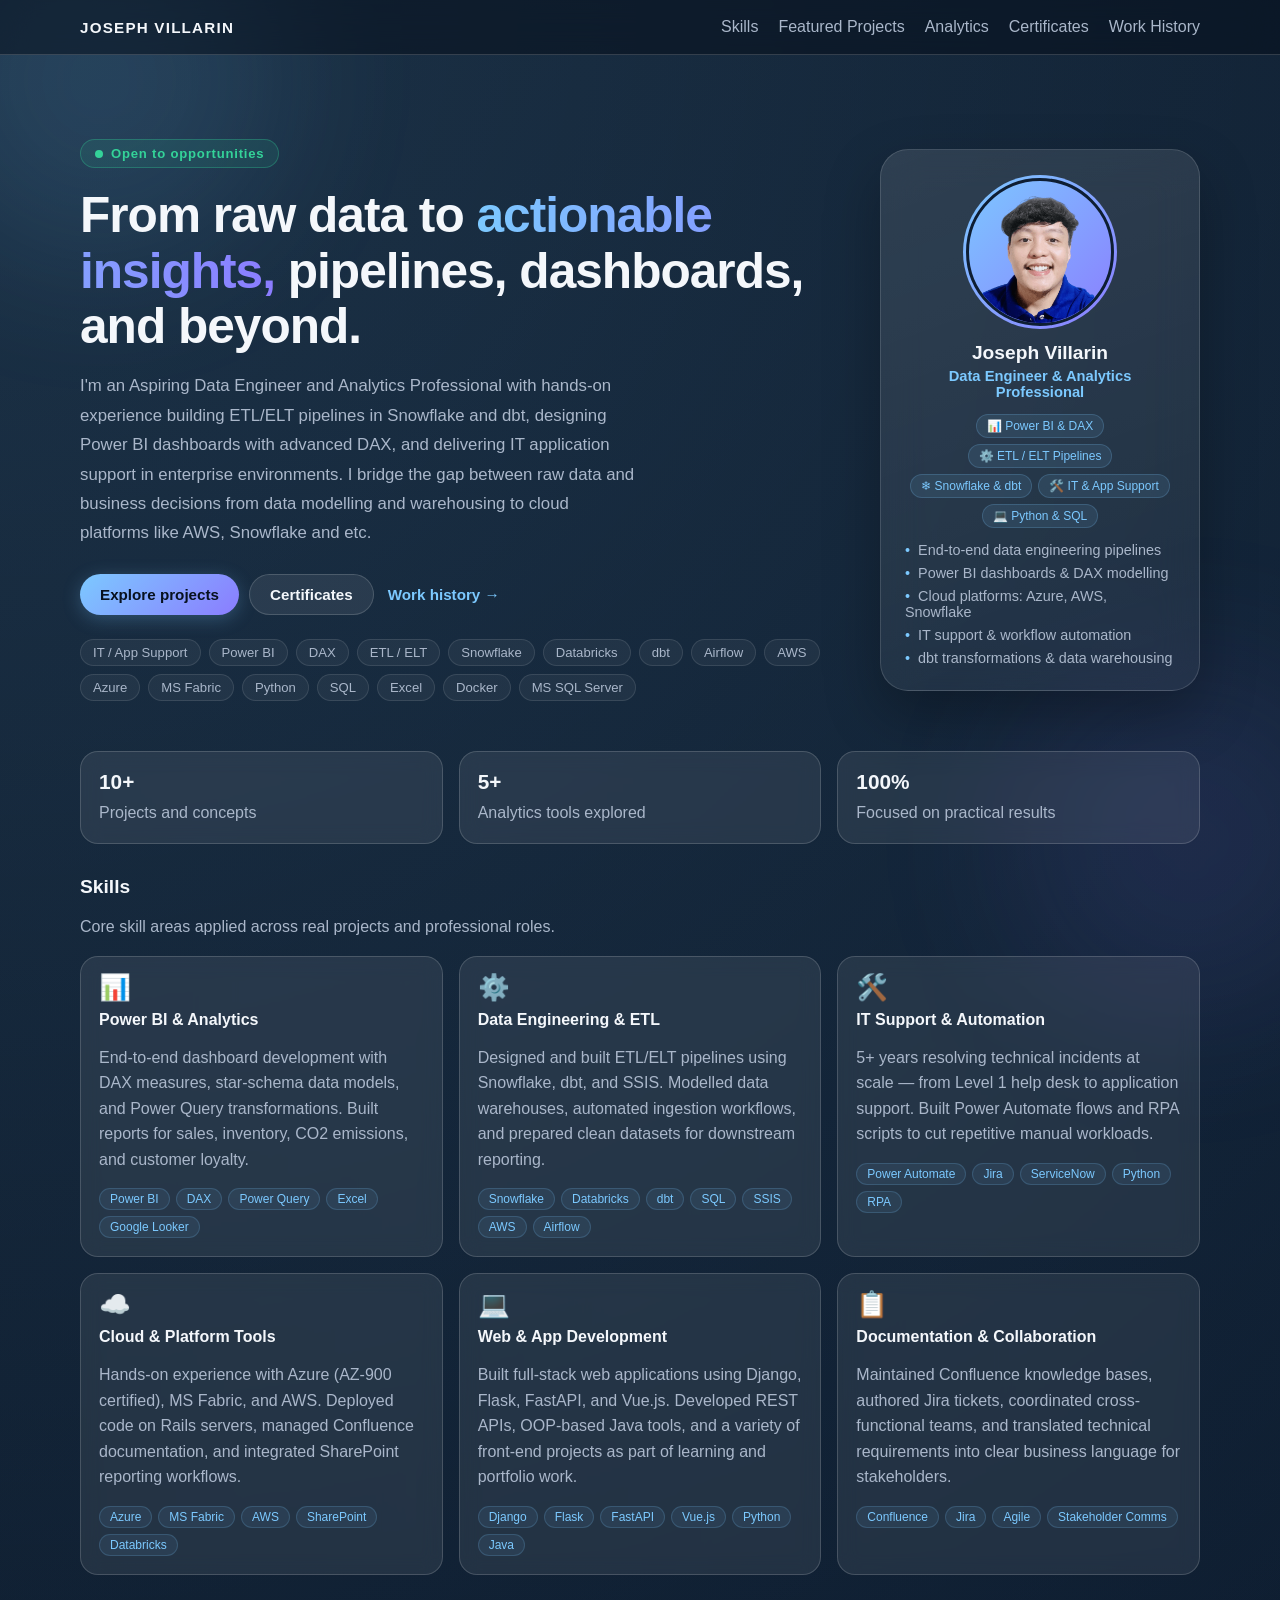
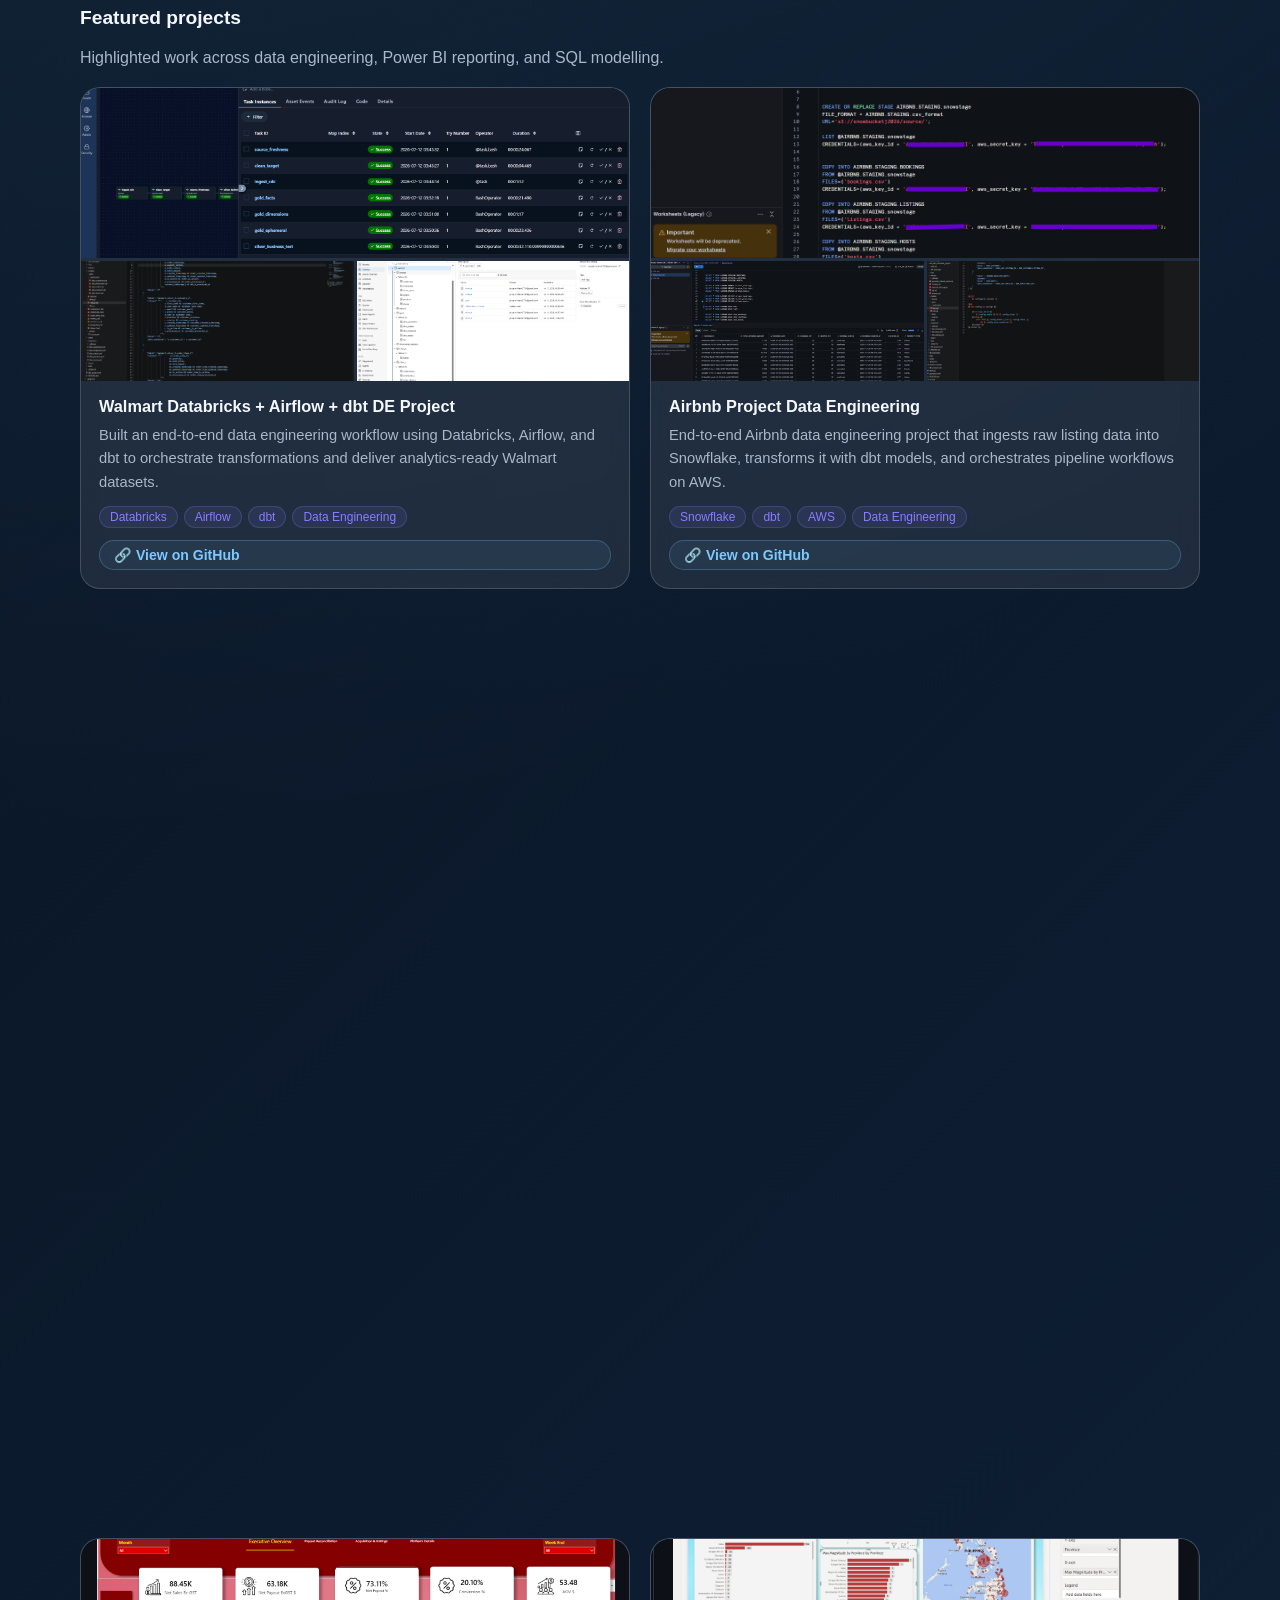
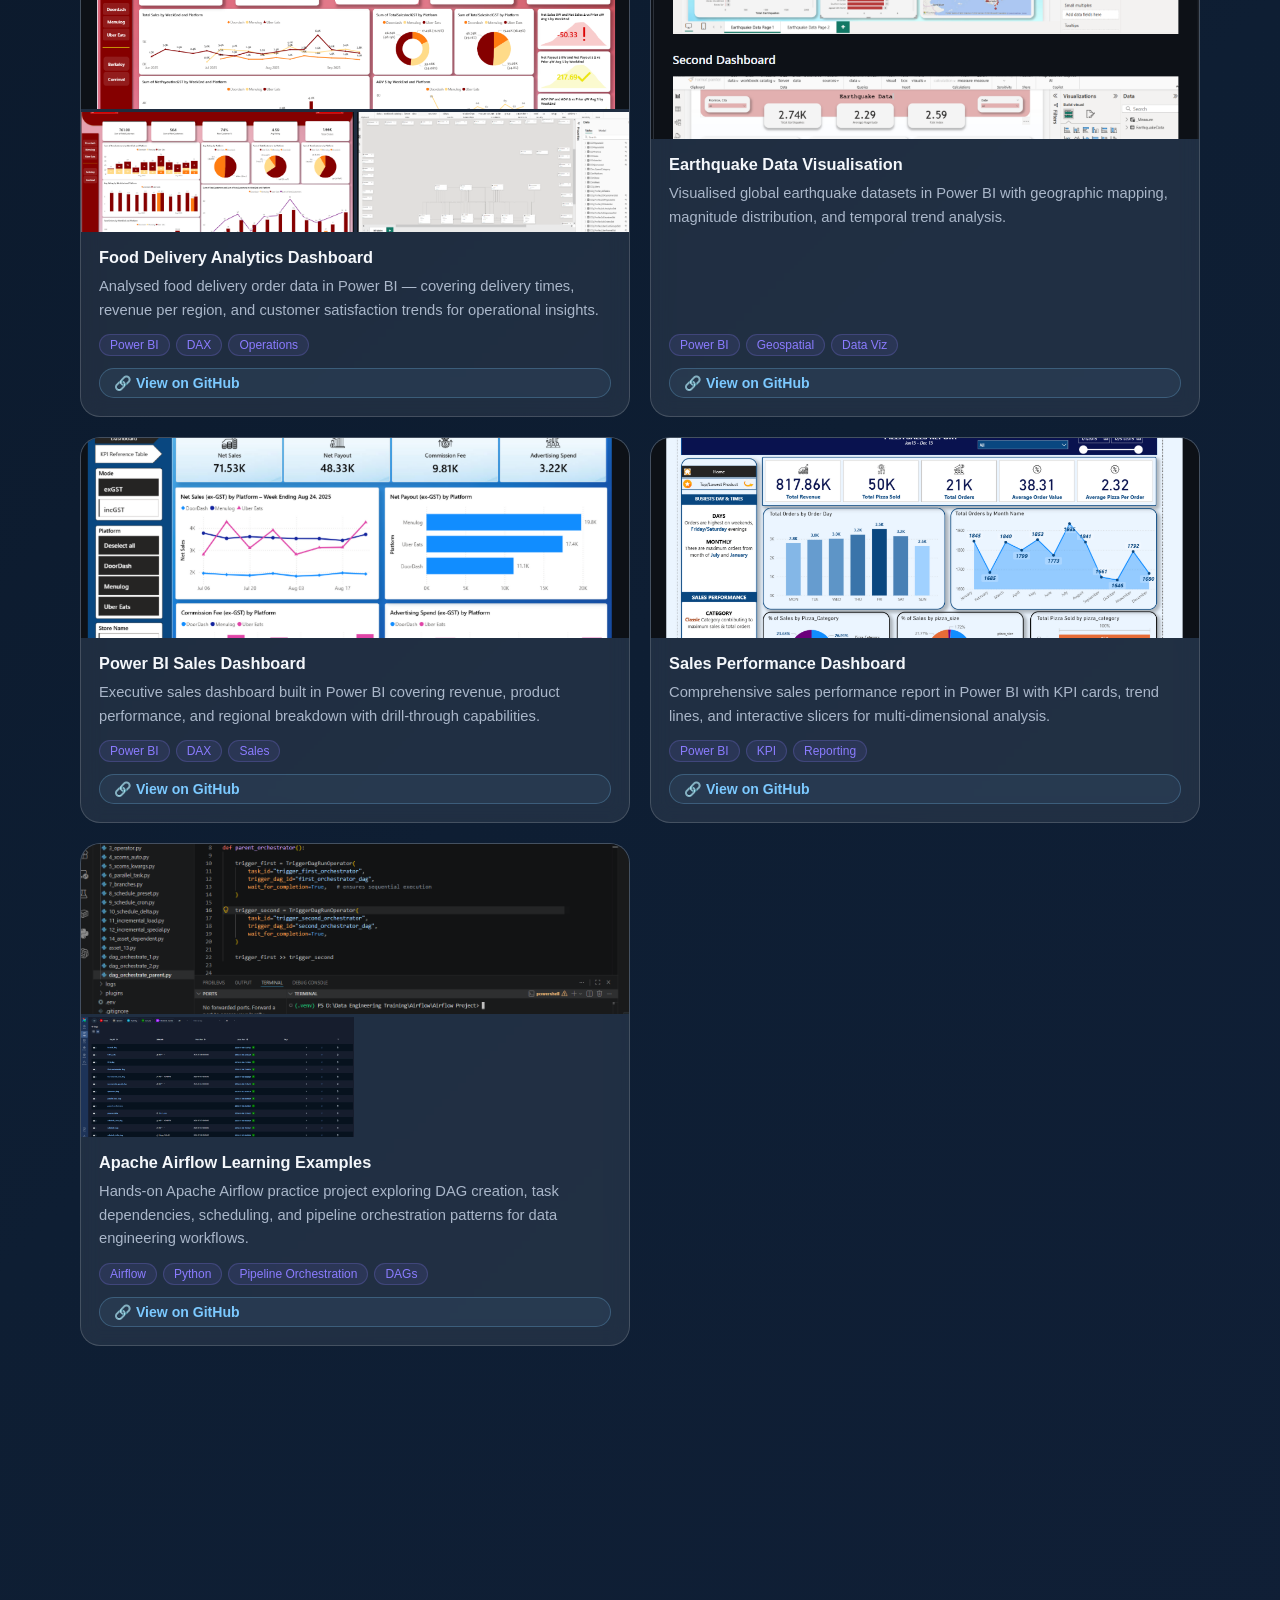
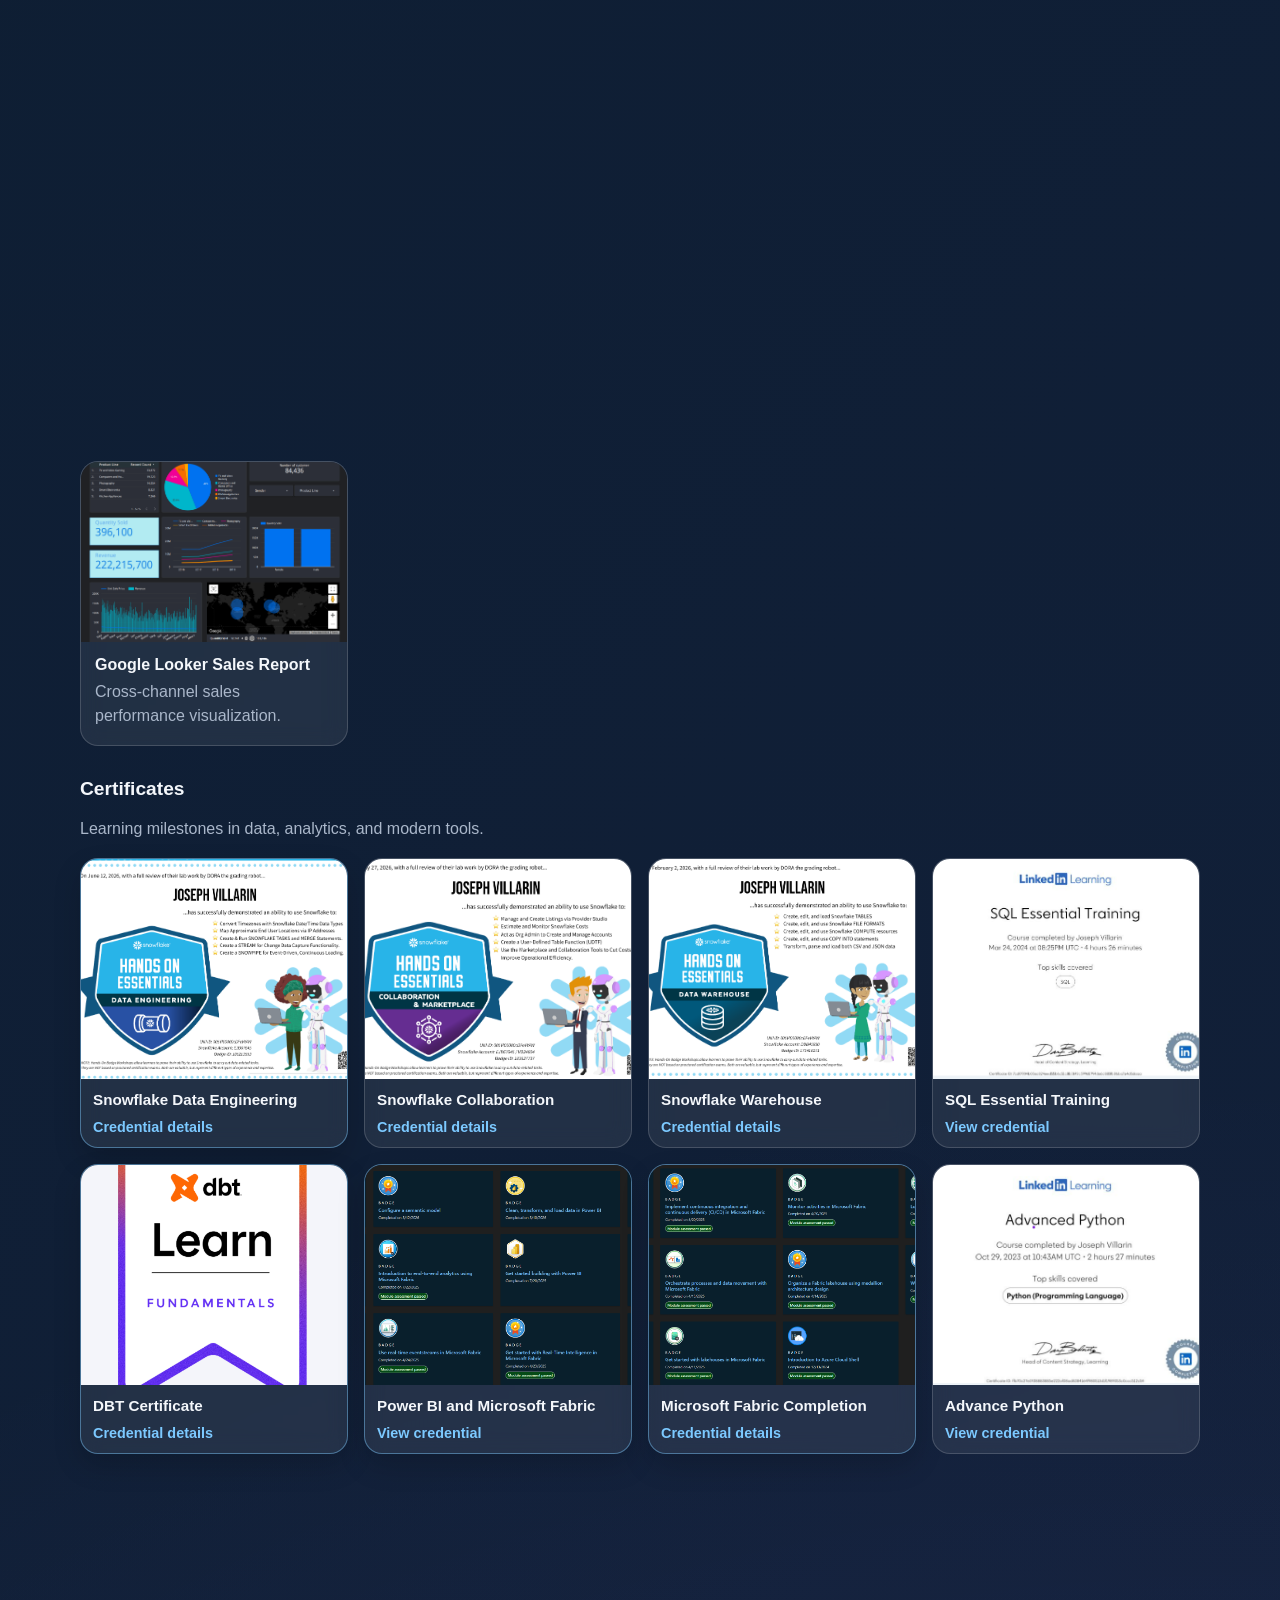
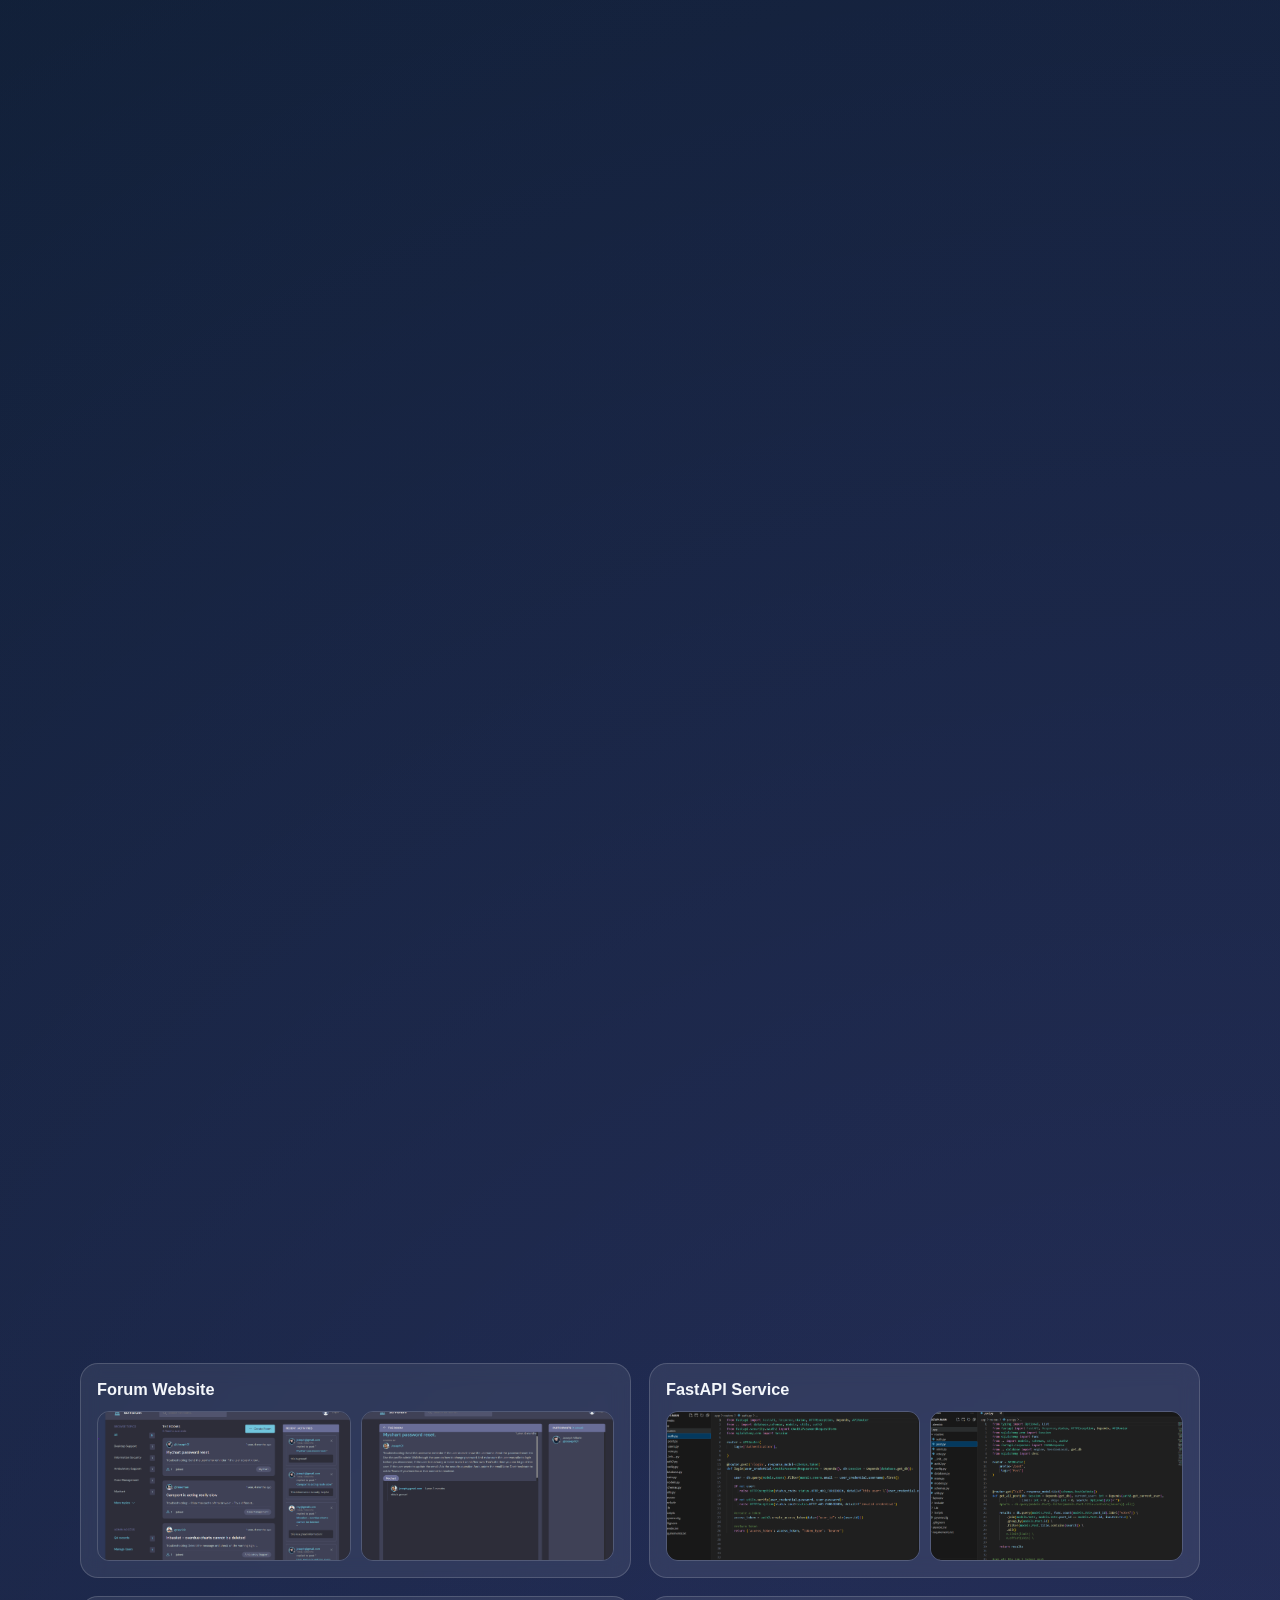
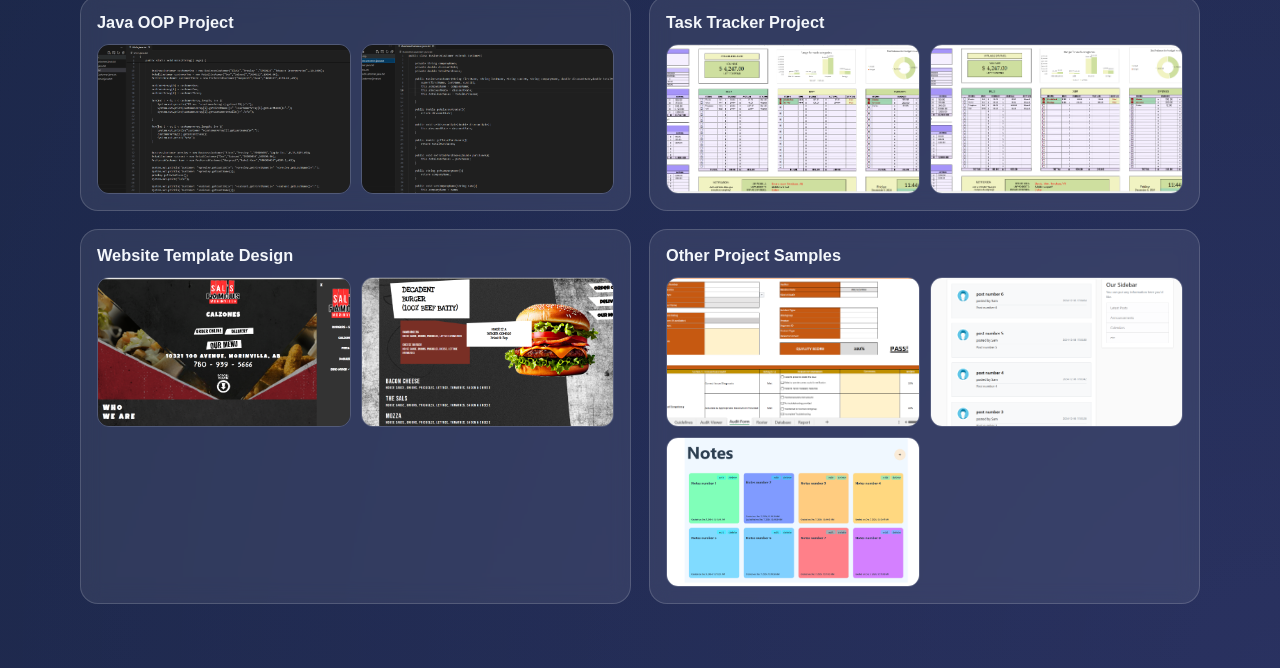
==== index.html @ 299b0ddf "Portfolio Update" ====
<!DOCTYPE html>
<html lang="en">
<head>
  <meta charset="UTF-8" />
  <meta name="viewport" content="width=device-width, initial-scale=1.0" />
  <title>Joseph Villarin | Data & Automation Portfolio</title>
  <link rel="stylesheet" href="style.css" />
</head>
<body>
  <div class="page-shell">
    <header class="topbar">
      <div class="container nav-bar">
        <a class="brand" href="#">Joseph Villarin</a>
        <button class="nav-toggle" id="nav-toggle" aria-label="Open navigation" aria-expanded="false" aria-controls="nav-links">
          <span></span><span></span><span></span>
        </button>
        <nav class="nav-links" id="nav-links">
          <a href="#projects">Skills</a>
          <a href="#featured-projects">Featured Projects</a>
          <a href="#analytics">Analytics</a>
          <a href="#certifications">Certificates</a>
          <a href="work-history.html">Work History</a>
        </nav>
      </div>
    </header>

    <main class="container">
      <section class="hero">
        <div class="hero-copy">
          <div class="status-badge"><span class="status-dot"></span>Open to opportunities</div>
          <h1>From raw data to <span class="hero-gradient">actionable insights,</span> pipelines, dashboards, and beyond.</h1>
          <p class="intro">
            I'm an Aspiring Data Engineer and Analytics Professional with hands-on experience building ETL/ELT pipelines in Snowflake and dbt, designing Power BI dashboards with advanced DAX, and delivering IT application support in enterprise environments. I bridge the gap between raw data and business decisions from data modelling and warehousing to cloud platforms like AWS, Snowflake and etc.
          </p>
          <div class="actions">
            <a class="btn btn-primary" href="#projects">Explore projects</a>
            <a class="btn btn-secondary" href="#certifications">Certificates</a>
            <a class="btn btn-ghost" href="work-history.html">Work history &rarr;</a>
          </div>
          <div class="chip-row">
            <span class="chip">IT / App Support</span>
            <span class="chip">Power BI</span>
            <span class="chip">DAX</span>
            <span class="chip">ETL / ELT</span>
            <span class="chip">Snowflake</span>
            <span class="chip">Databricks</span>
            <span class="chip">dbt</span>
            <span class="chip">Airflow</span>
            <span class="chip">AWS</span>
            <span class="chip">Azure</span>
            <span class="chip">MS Fabric</span>
            <span class="chip">Python</span>
            <span class="chip">SQL</span>
            <span class="chip">Excel</span>
            <span class="chip">Docker</span>
            <span class="chip">MS SQL Server</span>
          </div>
        </div>

        <aside class="hero-card">
          <div class="hero-card-inner">
            <div class="hero-photo-wrap">
              <img class="hero-photo" src="Porfile picture/mypicaboutme.png" alt="Joseph Villarin portrait" />
            </div>
            <div class="hero-card-text">
              <h2>Joseph Villarin</h2>
              <p class="card-role">Data Engineer &amp; Analytics Professional</p>
              <div class="hero-tags">
                <span class="hero-tag">&#128202; Power BI &amp; DAX</span>
                <span class="hero-tag">&#9881;&#65039; ETL / ELT Pipelines</span>
                <span class="hero-tag">&#10052; Snowflake &amp; dbt</span>
                <span class="hero-tag">&#128736;&#65039; IT &amp; App Support</span>
                <span class="hero-tag">&#128187; Python &amp; SQL</span>
              </div>
              <ul class="highlights">
                <li>End-to-end data engineering pipelines</li>
                <li>Power BI dashboards &amp; DAX modelling</li>
                <li>Cloud platforms: Azure, AWS, Snowflake</li>
                <li>IT support &amp; workflow automation</li>
                <li>dbt transformations &amp; data warehousing</li>
              </ul>
            </div>
          </div>
        </aside>
      </section>

      <section class="stats-grid" aria-label="Portfolio highlights">
        <article class="stat-card">
          <strong>10+</strong>
          <span>Projects and concepts</span>
        </article>
        <article class="stat-card">
          <strong>5+</strong>
          <span>Analytics tools explored</span>
        </article>
        <article class="stat-card">
          <strong>100%</strong>
          <span>Focused on practical results</span>
        </article>
      </section>

      <section id="projects" class="section">
        <div class="section-heading">
          <h3>Skills</h3>
          <p>Core skill areas applied across real projects and professional roles.</p>
        </div>
        <div class="card-grid">
          <article class="info-card">
            <div class="info-card-icon">&#128202;</div>
            <h4>Power BI &amp; Analytics</h4>
            <p>End-to-end dashboard development with DAX measures, star-schema data models, and Power Query transformations. Built reports for sales, inventory, CO2 emissions, and customer loyalty.</p>
            <div class="info-card-tags">
              <span>Power BI</span><span>DAX</span><span>Power Query</span><span>Excel</span><span>Google Looker</span>
            </div>
          </article>
          <article class="info-card">
            <div class="info-card-icon">&#9881;&#65039;</div>
            <h4>Data Engineering &amp; ETL</h4>
            <p>Designed and built ETL/ELT pipelines using Snowflake, dbt, and SSIS. Modelled data warehouses, automated ingestion workflows, and prepared clean datasets for downstream reporting.</p>
            <div class="info-card-tags">
              <span>Snowflake</span><span>Databricks</span><span>dbt</span><span>SQL</span><span>SSIS</span><span>AWS</span><span>Airflow</span>
            </div>
          </article>
          <article class="info-card">
            <div class="info-card-icon">&#128736;&#65039;</div>
            <h4>IT Support &amp; Automation</h4>
            <p>5+ years resolving technical incidents at scale — from Level 1 help desk to application support. Built Power Automate flows and RPA scripts to cut repetitive manual workloads.</p>
            <div class="info-card-tags">
              <span>Power Automate</span><span>Jira</span><span>ServiceNow</span><span>Python</span><span>RPA</span>
            </div>
          </article>
          <article class="info-card">
            <div class="info-card-icon">&#9729;&#65039;</div>
            <h4>Cloud &amp; Platform Tools</h4>
            <p>Hands-on experience with Azure (AZ-900 certified), MS Fabric, and AWS. Deployed code on Rails servers, managed Confluence documentation, and integrated SharePoint reporting workflows.</p>
            <div class="info-card-tags">
              <span>Azure</span><span>MS Fabric</span><span>AWS</span><span>SharePoint</span><span>Databricks</span>
            </div>
          </article>
          <article class="info-card">
            <div class="info-card-icon">&#128187;</div>
            <h4>Web &amp; App Development</h4>
            <p>Built full-stack web applications using Django, Flask, FastAPI, and Vue.js. Developed REST APIs, OOP-based Java tools, and a variety of front-end projects as part of learning and portfolio work.</p>
            <div class="info-card-tags">
              <span>Django</span><span>Flask</span><span>FastAPI</span><span>Vue.js</span><span>Python</span><span>Java</span>
            </div>
          </article>
          <article class="info-card">
            <div class="info-card-icon">&#128203;</div>
            <h4>Documentation &amp; Collaboration</h4>
            <p>Maintained Confluence knowledge bases, authored Jira tickets, coordinated cross-functional teams, and translated technical requirements into clear business language for stakeholders.</p>
            <div class="info-card-tags">
              <span>Confluence</span><span>Jira</span><span>Agile</span><span>Stakeholder Comms</span>
            </div>
          </article>
        </div>
      </section>

      <section id="featured-projects" class="section">
        <div class="section-heading">
          <h3>Featured projects</h3>
          <p>Highlighted work across data engineering, Power BI reporting, and SQL modelling.</p>
        </div>
        <div class="featured-projects-grid">

          <article class="featured-project-card">
            <div class="fp-images fp-multi">
              <img src="Featured%20Project/Databrics%20DBT%20Airflow%20DE%20project1.png" alt="Databricks DBT Airflow DE project screenshot 1" />
              <img src="Featured%20Project/Databrics%20DBT%20Airflow%20DE%20project2.png" alt="Databricks DBT Airflow DE project screenshot 2" />
              <img src="Featured%20Project/Databrics%20DBT%20Airflow%20DE%20project3.png" alt="Databricks DBT Airflow DE project screenshot 3" />
            </div>
            <div class="fp-body">
              <h4>Walmart Databricks + Airflow + dbt DE Project</h4>
              <p>Built an end-to-end data engineering workflow using Databricks, Airflow, and dbt to orchestrate transformations and deliver analytics-ready Walmart datasets.</p>
              <div class="fp-tags"><span>Databricks</span><span>Airflow</span><span>dbt</span><span>Data Engineering</span></div>
              <a class="fp-link" href="https://github.com/joseph0327/Walmart_Databricks_Airflow_Dbt_DE_proj" target="_blank" rel="noreferrer">&#128279; View on GitHub</a>
            </div>
          </article>

          <article class="featured-project-card">
            <div class="fp-images fp-multi">
              <img src="Featured%20Project/Airbnb%20Project%20Data%20Engineering%20(Snowflake%20%2B%20DBT%20%2B%20AWS.png" alt="Airbnb data engineering screenshot 1" />
              <img src="Featured%20Project/Airbnb%20Project%20Data%20Engineering%20(Snowflake%20%2B%20DBT%20%2B%20AWS)2.png" alt="Airbnb data engineering screenshot 2" />
              <img src="Featured%20Project/Airbnb%20Project%20Data%20Engineering%20(Snowflake%20%2B%20DBT%20%2B%20AWS)3.png" alt="Airbnb data engineering screenshot 3" />
            </div>
            <div class="fp-body">
              <h4>Airbnb Project Data Engineering</h4>
              <p>End-to-end Airbnb data engineering project that ingests raw listing data into Snowflake, transforms it with dbt models, and orchestrates pipeline workflows on AWS.</p>
              <div class="fp-tags"><span>Snowflake</span><span>dbt</span><span>AWS</span><span>Data Engineering</span></div>
              <a class="fp-link" href="https://github.com/joseph0327/Airbnb_Project_Data_Engineering" target="_blank" rel="noreferrer">&#128279; View on GitHub</a>
            </div>
          </article>

          <article class="featured-project-card">
            <div class="fp-images fp-multi">
              <img src="Featured%20Project/SQL%20Data%20Warehouse%20with%20Power%20BI.png" alt="SQL Data Warehouse with Power BI screenshot 1" />
              <img src="Featured%20Project/SQL%20Data%20Warehouse%20with%20Power%20BI%202.png" alt="SQL Data Warehouse with Power BI screenshot 2" />
              <img src="Featured%20Project/SQL%20Data%20Warehouse%20with%20Power%20BI%203.png" alt="SQL Data Warehouse with Power BI screenshot 3" />
            </div>
            <div class="fp-body">
              <h4>SQL Data Warehouse + Power BI</h4>
              <p>Designed a relational data warehouse from scratch using SQL, then connected it to Power BI to deliver executive-ready business intelligence dashboards.</p>
              <div class="fp-tags"><span>SQL</span><span>Data Warehouse</span><span>Power BI</span></div>
              <a class="fp-link" href="https://github.com/joseph0327/SQL-Data-Warehouse-Project" target="_blank" rel="noreferrer">&#128279; View on GitHub</a>
            </div>
          </article>

          <article class="featured-project-card">
            <div class="fp-images">
              <img src="Featured%20Project/ETL%20using%20SSIS%20and%20SQL.png" alt="ETL using SSIS and SQL" />
            </div>
            <div class="fp-body">
              <h4>ETL Pipeline with SSIS &amp; SQL</h4>
              <p>Built a structured ETL process using SQL Server Integration Services (SSIS) to extract, transform, and load data into a SQL Server data warehouse.</p>
              <div class="fp-tags"><span>SSIS</span><span>SQL Server</span><span>ETL</span></div>
              <a class="fp-link" href="https://github.com/joseph0327/ETL-using-SSIS-and-SQL" target="_blank" rel="noreferrer">&#128279; View on GitHub</a>
            </div>
          </article>

          <article class="featured-project-card">
            <div class="fp-images">
              <img src="Featured%20Project/Data%20Engineeing%20-%20Game%20Audience%20Data.png" alt="Game Audience Data Engineering" />
            </div>
            <div class="fp-body">
              <h4>Game Audience Data Engineering</h4>
              <p>Processed and modelled gaming audience data through a data engineering pipeline, enabling player behaviour analysis and engagement reporting.</p>
              <div class="fp-tags"><span>Data Engineering</span><span>SQL</span><span>Python</span></div>
              <a class="fp-link" href="https://github.com/joseph0327/Snowflake-Data-Engineering-Sample-Project" target="_blank" rel="noreferrer">&#128279; View on GitHub</a>
            </div>
          </article>

          <article class="featured-project-card">
            <div class="fp-images">
              <img src="Featured%20Project/Power%20BI%20Plant%20Co.%20Sales%20Performance.png" alt="Power BI Plant Co. Sales Performance" />
            </div>
            <div class="fp-body">
              <h4>Plant Co. Sales Performance Dashboard</h4>
              <p>Interactive Power BI dashboard tracking plant company sales KPIs, regional performance, and year-over-year growth using advanced DAX measures.</p>
              <div class="fp-tags"><span>Power BI</span><span>DAX</span><span>Sales Analytics</span></div>
              <a class="fp-link" href="https://github.com/joseph0327/PowerBI-Plant-Co.-Sales-Performance" target="_blank" rel="noreferrer">&#128279; View on GitHub</a>
            </div>
          </article>

          <article class="featured-project-card">
            <div class="fp-images fp-multi">
              <img src="Featured%20Project/Power%20BI%20Food%20Delivery%20Analytics.png" alt="Power BI Food Delivery Analytics screenshot 1" />
              <img src="Featured%20Project/Power%20BI%20Food%20Delivery%20Analytics%202.png" alt="Power BI Food Delivery Analytics screenshot 2" />
              <img src="Featured%20Project/Power%20BI%20Food%20Delivery%20Analytics%203.png" alt="Power BI Food Delivery Analytics screenshot 3" />
            </div>
            <div class="fp-body">
              <h4>Food Delivery Analytics Dashboard</h4>
              <p>Analysed food delivery order data in Power BI — covering delivery times, revenue per region, and customer satisfaction trends for operational insights.</p>
              <div class="fp-tags"><span>Power BI</span><span>DAX</span><span>Operations</span></div>
              <a class="fp-link" href="https://github.com/joseph0327/Sales-Reporting" target="_blank" rel="noreferrer">&#128279; View on GitHub</a>
            </div>
          </article>

          <article class="featured-project-card">
            <div class="fp-images">
              <img src="Featured%20Project/Power%20BI%20Earthquake%20Data.png" alt="Power BI Earthquake Data" />
            </div>
            <div class="fp-body">
              <h4>Earthquake Data Visualisation</h4>
              <p>Visualised global earthquake datasets in Power BI with geographic mapping, magnitude distribution, and temporal trend analysis.</p>
              <div class="fp-tags"><span>Power BI</span><span>Geospatial</span><span>Data Viz</span></div>
              <a class="fp-link" href="https://github.com/joseph0327/Power-BI-Earthquake-Data" target="_blank" rel="noreferrer">&#128279; View on GitHub</a>
            </div>
          </article>

          <article class="featured-project-card">
            <div class="fp-images">
              <img src="Featured%20Project/Power%20BI%20Sales%20Dashboard.png" alt="Power BI Sales Dashboard" />
            </div>
            <div class="fp-body">
              <h4>Power BI Sales Dashboard</h4>
              <p>Executive sales dashboard built in Power BI covering revenue, product performance, and regional breakdown with drill-through capabilities.</p>
              <div class="fp-tags"><span>Power BI</span><span>DAX</span><span>Sales</span></div>
              <a class="fp-link" href="https://github.com/joseph0327/Power-BI-Captain-Pizza-Sales-Report" target="_blank" rel="noreferrer">&#128279; View on GitHub</a>
            </div>
          </article>

          <article class="featured-project-card">
            <div class="fp-images">
              <img src="Featured%20Project/Power%20BI%20Dashboard%20%20Sales.png" alt="Power BI Dashboard Sales" />
            </div>
            <div class="fp-body">
              <h4>Sales Performance Dashboard</h4>
              <p>Comprehensive sales performance report in Power BI with KPI cards, trend lines, and interactive slicers for multi-dimensional analysis.</p>
              <div class="fp-tags"><span>Power BI</span><span>KPI</span><span>Reporting</span></div>
              <a class="fp-link" href="https://github.com/joseph0327/PowerBI-Pizza-Sales" target="_blank" rel="noreferrer">&#128279; View on GitHub</a>
            </div>
          </article>

          <article class="featured-project-card">
            <div class="fp-images fp-multi">
              <img src="Featured%20Project/Airflow%20Practise%201.png" alt="Apache Airflow learning examples screenshot 1" />
              <img src="Featured%20Project/Airflow%20Practise%202.png" alt="Apache Airflow learning examples screenshot 2" />
            </div>
            <div class="fp-body">
              <h4>Apache Airflow Learning Examples</h4>
              <p>Hands-on Apache Airflow practice project exploring DAG creation, task dependencies, scheduling, and pipeline orchestration patterns for data engineering workflows.</p>
              <div class="fp-tags"><span>Airflow</span><span>Python</span><span>Pipeline Orchestration</span><span>DAGs</span></div>
              <a class="fp-link" href="https://github.com/joseph0327/Airflow-Practise" target="_blank" rel="noreferrer">&#128279; View on GitHub</a>
            </div>
          </article>

        </div>
      </section>

      <section id="analytics" class="section">
        <div class="section-heading">
          <h3>Analytics & reporting</h3>
          <p>Selected Power BI reports and visuals showing practical business insights.</p>
        </div>
        <div class="analytics-grid">
          <article class="analytics-card">
            <img src="Power%20BI%20images/BikeSales%20Report.png" alt="Bike sales report" />
            <div class="analytics-card-body">
              <h4>Bike Sales Report</h4>
              <p>Sales trend analysis and performance summary.</p>
            </div>
          </article>
          <article class="analytics-card">
            <img src="Power%20BI%20images/CarSalesReport.png" alt="Car sales report" />
            <div class="analytics-card-body">
              <h4>Car Sales Report</h4>
              <p>Vehicle sales performance across regions and categories.</p>
            </div>
          </article>
          <article class="analytics-card">
            <img src="Power%20BI%20images/CarUnitSalesSummary.png" alt="Car unit sales summary" />
            <div class="analytics-card-body">
              <h4>Car Unit Sales Summary</h4>
              <p>Unit sales tracking with clear comparative insight.</p>
            </div>
          </article>
          <article class="analytics-card">
            <img src="Power%20BI%20images/Co2%20Emission%20Summary.png" alt="CO2 emission report" />
            <div class="analytics-card-body">
              <h4>CO2 Emission Summary</h4>
              <p>Environmental reporting with sustainability focus.</p>
            </div>
          </article>
          <article class="analytics-card">
            <img src="Power%20BI%20images/CustomerLoyaltyReportGL.png" alt="Customer loyalty report" />
            <div class="analytics-card-body">
              <h4>Customer Loyalty Report</h4>
              <p>Customer retention and loyalty insights.</p>
            </div>
          </article>
          <article class="analytics-card">
            <img src="Power%20BI%20images/OrderSummary.png" alt="Order summary report" />
            <div class="analytics-card-body">
              <h4>Order Summary</h4>
              <p>Order-level reporting and operational KPI tracking.</p>
            </div>
          </article>
          <article class="analytics-card">
            <img src="Power%20BI%20images/SalesSummary.png" alt="Sales summary report" />
            <div class="analytics-card-body">
              <h4>Sales Summary</h4>
              <p>Executive dashboard view of revenue performance.</p>
            </div>
          </article>
          <article class="analytics-card">
            <img src="Power%20BI%20images/AutomotiveGoogleLooker.png" alt="Automotive Google Looker report" />
            <div class="analytics-card-body">
              <h4>Automotive Google Looker</h4>
              <p>Automotive insights and market performance visuals.</p>
            </div>
          </article>
          <article class="analytics-card">
            <img src="Power%20BI%20images/GoogleLookerSalesReport.png" alt="Google Looker sales report" />
            <div class="analytics-card-body">
              <h4>Google Looker Sales Report</h4>
              <p>Cross-channel sales performance visualization.</p>
            </div>
          </article>
        </div>
      </section>

      <section id="certifications" class="section">
        <div class="section-heading">
          <h3>Certificates</h3>
          <p>Learning milestones in data, analytics, and modern tools.</p>
        </div>


        <div class="cert-grid">
          <article class="certificate-card featured-cert"><img src="Certificates/snowflake data engineering.png" alt="Snowflake data engineering certificate" /><h4>Snowflake Data Engineering</h4><a class="card-link" href="https://achieve.snowflake.com/bafbdb81-0dd7-4d9e-af0d-5428bfb1de74#acc.ezkDCcVh" target="_blank" rel="noreferrer">Credential details</a></article>
          <article class="certificate-card"><img src="Certificates/snowflake collab.png" alt="Snowflake collaboration certificate" /><h4>Snowflake Collaboration</h4><a class="card-link" href="https://achieve.snowflake.com/09289827-d498-4291-bc83-83451a934c60#acc.a7S6Rc3e" target="_blank" rel="noreferrer">Credential details</a></article>
          <article class="certificate-card"><img src="Certificates/snowflake warehouse.png" alt="Snowflake warehouse certificate" /><h4>Snowflake Warehouse</h4><a class="card-link" href="https://achieve.snowflake.com/fdfc3238-f173-4399-80e9-f9772fb86cfb#acc.1097TChJ" target="_blank" rel="noreferrer">Credential details</a></article>
          <article class="certificate-card"><img src="Certificates/SQL Essential Training.png" alt="SQL Essential Training certificate" /><h4>SQL Essential Training</h4><a class="card-link" href="https://www.linkedin.com/learning/certificates/7cd0f904b03ea824eed55b6c51c8b0142c39968794de6c885fb86ba7a4d5daaa" target="_blank" rel="noreferrer">View credential</a></article>
          <article class="certificate-card featured-cert"><img src="Certificates/dbtcert1.png" alt="dbt certificate 1" /><h4>DBT Certificate</h4><a class="card-link" href="https://credentials.getdbt.com/cbe8de90-4892-4d52-b7be-d32d48b69f28" target="_blank" rel="noreferrer">Credential details</a></article>
          <article class="certificate-card featured-cert"><img src="Certificates/power bi and microsoft fabric completion certs.png" alt="Power BI and Microsoft Fabric completion certificate" /><h4>Power BI and Microsoft Fabric</h4><a class="card-link" href="https://www.coursera.org/account/accomplishments/verify/V9J138F4ES5Z?utm_source=ln&utm_medium=certificate&utm_content=cert_image&utm_campaign=pdf_header_button&utm_product=course" target="_blank" rel="noreferrer">View credential</a></article>
          <article class="certificate-card featured-cert"><img src="Certificates/MS fabric completion certs.png" alt="Microsoft Fabric completion certificate" /><h4>Microsoft Fabric Completion</h4><a class="card-link" href="https://learn.microsoft.com/en-us/users/josephvillarin-8424/" target="_blank" rel="noreferrer">Credential details</a></article>
          <article class="certificate-card"><img src="Certificates/Advance Python.png" alt="Advance Python certificate" /><h4>Advance Python</h4><a class="card-link" href="https://www.linkedin.com/learning/certificates/cc2bb163860e43769f457a6f6d12ab97a2b9230e892c3df7a6f6541ddcbacb8c?lipi=urn%3Ali%3Apage%3Ad_flagship3_detail_base%3Bkf5ZKzUZQIaAAihxWHNujg%3D%3D" target="_blank" rel="noreferrer">View credential</a></article>
          <article class="certificate-card"><img src="Certificates/Data Analysis and Visualization with Power BI.png" alt="Data Analysis and Visualization with Power BI certificate" /><h4>Data Analysis and Visualization with Power BI</h4><a class="card-link" href="https://www.coursera.org/account/accomplishments/verify/V9J138F4ES5Z?utm_source=ln&utm_medium=certificate&utm_content=cert_image&utm_campaign=pdf_header_button&utm_product=course" target="_blank" rel="noreferrer">View credential</a></article>
          <article class="certificate-card"><img src="Certificates/Data Analysis with Python.png" alt="Data Analysis with Python certificate" /><h4>Data Analysis with Python</h4><a class="card-link" href="https://www.coursera.org/account/accomplishments/verify/7M0EI870ODTB?utm_source=ln&utm_medium=certificate&utm_content=cert_image&utm_campaign=sharing_cta&utm_product=course" target="_blank" rel="noreferrer">View credential</a></article>
          <article class="certificate-card"><img src="Certificates/Data Manipulation in RPA.png" alt="Data Manipulation in RPA certificate" /><h4>Data Manipulation in RPA</h4><a class="card-link" href="https://www.coursera.org/account/accomplishments/verify/PQTAMPPK2F5R?utm_source=ln&utm_medium=certificate&utm_content=cert_image&utm_campaign=sharing_cta&utm_product=course" target="_blank" rel="noreferrer">View credential</a></article>
          <article class="certificate-card"><img src="Certificates/Data Modeling in Power BI.png" alt="Data Modeling in Power BI certificate" /><h4>Data Modeling in Power BI</h4><a class="card-link" href="Certificate%20Links/Certificates.txt" target="_blank" rel="noreferrer">Credential details</a></article>
          <article class="certificate-card"><img src="Certificates/Data Structures & Algorithms in Python.png" alt="Data Structures and Algorithms in Python certificate" /><h4>Data Structures &amp; Algorithms in Python</h4><a class="card-link" href="https://skillsoft.digitalbadges.skillsoft.com/4bceb80f-7929-46ab-94c1-290d13256474" target="_blank" rel="noreferrer">View credential</a></article>
          <article class="certificate-card"><img src="Certificates/Data Visualization and Dashboards with Excel and Cognos.png" alt="Data Visualization and Dashboards with Excel and Cognos certificate" /><h4>Data Visualization and Dashboards with Excel and Cognos</h4><a class="card-link" href="https://www.coursera.org/account/accomplishments/verify/R4RR9VRUA3MP?utm_source=ln&utm_medium=certificate&utm_content=cert_image&utm_campaign=sharing_cta&utm_product=course" target="_blank" rel="noreferrer">View credential</a></article>
          <article class="certificate-card"><img src="Certificates/Databases and SQL for Data Science with Python.png" alt="Databases and SQL for Data Science with Python certificate" /><h4>Databases and SQL for Data Science with Python</h4><a class="card-link" href="https://www.coursera.org/account/accomplishments/verify/VHRFHYBRX6RS?utm_source=ln&utm_medium=certificate&utm_content=cert_image&utm_campaign=sharing_cta&utm_product=course" target="_blank" rel="noreferrer">View credential</a></article>
          <article class="certificate-card"><img src="Certificates/Learning Power Automate Desktop for Developers.png" alt="Learning Power Automate Desktop for Developers certificate" /><h4>Learning Power Automate Desktop for Developers</h4><a class="card-link" href="https://www.linkedin.com/learning/certificates/235fde65be745c2c15d4f2371799086eac5b825a67e168623fd15d1063af5038" target="_blank" rel="noreferrer">View credential</a></article>
          <article class="certificate-card"><img src="Certificates/Microsoft Certified Azure Fundamentals.png" alt="Microsoft Certified Azure Fundamentals certificate" /><h4>Microsoft Certified Azure Fundamentals</h4><a class="card-link" href="https://learn.microsoft.com/api/credentials/share/en-us/JosephVillarin-8424/E5FDCF5039BE4464?sharingId=5BA4B991F6592485" target="_blank" rel="noreferrer">View credential</a></article>
          <article class="certificate-card"><img src="Certificates/Microsoft Power Automate Advanced Business Automation.png" alt="Microsoft Power Automate Advanced Business Automation certificate" /><h4>Microsoft Power Automate Advanced Business Automation</h4><a class="card-link" href="https://www.linkedin.com/learning/certificates/65d45a547dac26af9a87f012bfd023e29e815ffc244751441f8279deb497fcd5" target="_blank" rel="noreferrer">View credential</a></article>
          <article class="certificate-card"><img src="Certificates/Python for Data Science and AI.png" alt="Python for Data Science and AI certificate" /><h4>Python for Data Science and AI</h4><a class="card-link" href="https://www.credly.com/badges/670af74e-2a70-4ba7-a1ef-53e0686aff84/linked_in?t=sc6ccv" target="_blank" rel="noreferrer">View credential</a></article>
          <article class="certificate-card"><img src="Certificates/Web Application Technologies and Django.png" alt="Web Application Technologies and Django certificate" /><h4>Web Application Technologies and Django</h4><a class="card-link" href="https://www.coursera.org/account/accomplishments/verify/54B7T45BS933?utm_source=ln&utm_medium=certificate&utm_content=cert_image&utm_campaign=pdf_header_button&utm_product=course" target="_blank" rel="noreferrer">View credential</a></article>
        </div>
      </section>

      <section id="sample-projects" class="section">
        <div class="section-heading">
          <h3>Other sample projects</h3>
          <p>Each project below is grouped in one box with all related screenshots.</p>
        </div>
        <div class="sample-projects-grid">
          <article class="sample-project-card">
            <h4>Django Store Application</h4>
            <div class="project-image-grid">
              <img src="Project%20Images/djangoStoreImage1.png" alt="Django store project screenshot 1" />
              <img src="Project%20Images/djangoStoreImage2.png" alt="Django store project screenshot 2" />
              <img src="Project%20Images/djangoStoreImage3.png" alt="Django store project screenshot 3" />
              <img src="Project%20Images/djangoStoreImage4.png" alt="Django store project screenshot 4" />
            </div>
          </article>
          <article class="sample-project-card">
            <h4>Vue.js Quiz Project</h4>
            <div class="project-image-grid">
              <img src="Project%20Images/vuejsquizproject.png" alt="Vue quiz project screenshot 1" />
              <img src="Project%20Images/vuejsquizproject2.png" alt="Vue quiz project screenshot 2" />
              <img src="Project%20Images/vuejsquizproject3.png" alt="Vue quiz project screenshot 3" />
            </div>
          </article>
          <article class="sample-project-card">
            <h4>Forum Website</h4>
            <div class="project-image-grid">
              <img src="Project%20Images/forum%20website.png" alt="Forum website screenshot 1" />
              <img src="Project%20Images/forum%20website2.png" alt="Forum website screenshot 2" />
            </div>
          </article>
          <article class="sample-project-card">
            <h4>FastAPI Service</h4>
            <div class="project-image-grid">
              <img src="Project%20Images/fast%20api1.png" alt="FastAPI project screenshot 1" />
              <img src="Project%20Images/fastapi2.png" alt="FastAPI project screenshot 2" />
            </div>
          </article>
          <article class="sample-project-card">
            <h4>Java OOP Project</h4>
            <div class="project-image-grid">
              <img src="Project%20Images/javaoop1.png" alt="Java OOP project screenshot 1" />
              <img src="Project%20Images/javaoop2.png" alt="Java OOP project screenshot 2" />
            </div>
          </article>
          <article class="sample-project-card">
            <h4>Task Tracker Project</h4>
            <div class="project-image-grid">
              <img src="Project%20Images/tracker1.png" alt="Task tracker screenshot 1" />
              <img src="Project%20Images/tracker2.png" alt="Task tracker screenshot 2" />
            </div>
          </article>
          <article class="sample-project-card">
            <h4>Website Template Design</h4>
            <div class="project-image-grid">
              <img src="Project%20Images/Webtemplate1.png" alt="Web template screenshot 1" />
              <img src="Project%20Images/Webtemplate2.png" alt="Web template screenshot 2" />
            </div>
          </article>
          <article class="sample-project-card">
            <h4>Other Project Samples</h4>
            <div class="project-image-grid">
              <img src="Project%20Images/excelqaform.png" alt="Excel QA form project screenshot" />
              <img src="Project%20Images/flaskblog.png" alt="Flask blog project screenshot" />
              <img src="Project%20Images/vuejsproject1.png" alt="Vue.js project screenshot" />
            </div>
          </article>
        </div>
      </section>
    </main>
  </div>

  <!-- Lightbox -->
  <div id="lightbox" class="lightbox" role="dialog" aria-modal="true" aria-label="Image viewer">
    <button class="lb-close" id="lb-close" aria-label="Close">&times;</button>
    <button class="lb-arrow lb-prev" id="lb-prev" aria-label="Previous">&#8592;</button>
    <div class="lb-stage">
      <img id="lb-img" src="" alt="" />
      <p id="lb-caption" class="lb-caption"></p>
    </div>
    <button class="lb-arrow lb-next" id="lb-next" aria-label="Next">&#8594;</button>
  </div>

  <script>
    (function () {
      // Collect every <img> except the hero portrait
      const allImgs = Array.from(document.querySelectorAll(
        '.analytics-card img, .certificate-card img, .project-image-grid img, .fp-images img'
      ));

      const lb      = document.getElementById('lightbox');
      const lbImg   = document.getElementById('lb-img');
      const lbCap   = document.getElementById('lb-caption');
      const btnClose = document.getElementById('lb-close');
      const btnPrev  = document.getElementById('lb-prev');
      const btnNext  = document.getElementById('lb-next');
      let current = 0;

      function open(index) {
        current = index;
        const img = allImgs[current];
        lbImg.src = img.src;
        lbImg.alt = img.alt;
        lbCap.textContent = img.alt;
        lb.classList.add('is-open');
        document.body.style.overflow = 'hidden';
        lbImg.classList.remove('lb-zoom-in');
        requestAnimationFrame(() => lbImg.classList.add('lb-zoom-in'));
      }

      function close() {
        lb.classList.remove('is-open');
        document.body.style.overflow = '';
      }

      function navigate(dir) {
        current = (current + dir + allImgs.length) % allImgs.length;
        lbImg.classList.remove('lb-zoom-in');
        requestAnimationFrame(() => {
          lbImg.src = allImgs[current].src;
          lbImg.alt = allImgs[current].alt;
          lbCap.textContent = allImgs[current].alt;
          lbImg.classList.add('lb-zoom-in');
        });
      }

      // Make each image clickable
      allImgs.forEach((img, i) => {
        img.style.cursor = 'zoom-in';
        img.addEventListener('click', () => open(i));
      });

      btnClose.addEventListener('click', close);
      btnPrev.addEventListener('click', () => navigate(-1));
      btnNext.addEventListener('click', () => navigate(1));

      // Click outside image to close
      lb.addEventListener('click', (e) => { if (e.target === lb) close(); });

      // Keyboard navigation
      document.addEventListener('keydown', (e) => {
        if (!lb.classList.contains('is-open')) return;
        if (e.key === 'Escape') close();
        if (e.key === 'ArrowLeft')  navigate(-1);
        if (e.key === 'ArrowRight') navigate(1);
      });
    })();
  </script>

  <script>
    /* ── Scroll-reveal animations ── */
    (function () {
      var io = new IntersectionObserver(function (entries) {
        entries.forEach(function (entry) {
          if (entry.isIntersecting) {
            entry.target.classList.add('is-visible');
            io.unobserve(entry.target);
          }
        });
      }, { threshold: 0.08 });

      var groups = [
        { sel: '.stats-grid .stat-card',         stagger: 0.10 },
        { sel: '.section-heading',               stagger: 0    },
        { sel: '#projects .info-card',           stagger: 0.07 },
        { sel: '.featured-project-card',         stagger: 0.07 },
        { sel: '.analytics-card',                stagger: 0.06 },
        { sel: '.certificate-card',              stagger: 0.04 },
        { sel: '.sample-project-card',           stagger: 0.08 }
      ];

      groups.forEach(function (g) {
        document.querySelectorAll(g.sel).forEach(function (el, i) {
          el.classList.add('reveal');
          if (g.stagger) el.style.transitionDelay = (i % 6 * g.stagger) + 's';
          io.observe(el);
        });
      });
    })();

    /* ── Hamburger menu ── */
    (function () {
      var toggle = document.getElementById('nav-toggle');
      var nav    = document.getElementById('nav-links');
      if (!toggle || !nav) return;
      toggle.addEventListener('click', function () {
        var open = nav.classList.toggle('is-open');
        toggle.classList.toggle('is-open', open);
        toggle.setAttribute('aria-expanded', String(open));
      });
      nav.querySelectorAll('a').forEach(function (a) {
        a.addEventListener('click', function () {
          nav.classList.remove('is-open');
          toggle.classList.remove('is-open');
          toggle.setAttribute('aria-expanded', 'false');
        });
      });
    })();
  </script>
</body>
</html>
---- style.css ----
:root {
  --bg: #06121f;
  --surface: rgba(255,255,255,0.08);
  --surface-strong: rgba(255,255,255,0.14);
  --text: #f4f7fb;
  --muted: #aab7ca;
  --accent: #7cc9ff;
  --accent-2: #8b7cff;
  --border: rgba(255,255,255,0.16);
}

* { box-sizing: border-box; }
img { max-width: 100%; }
body {
  margin: 0;
  font-family: 'Segoe UI', Inter, Arial, sans-serif;
  color: var(--text);
  background:
    radial-gradient(circle at top left, rgba(124,201,255,0.18), transparent 28%),
    radial-gradient(circle at bottom right, rgba(139,124,255,0.18), transparent 32%),
    linear-gradient(135deg, #07111f 0%, #0e1e33 45%, #14213d 100%);
  min-height: 100vh;
}
a { color: inherit; text-decoration: none; }
.container { width: min(1120px, calc(100% - 32px)); margin: 0 auto; }

.page-shell {
  position: relative;
  overflow: hidden;
}
.page-shell::before,
.page-shell::after {
  content: "";
  position: fixed;
  width: 360px;
  height: 360px;
  border-radius: 50%;
  filter: blur(80px);
  opacity: .35;
  pointer-events: none;
  z-index: 0;
}
.page-shell::before {
  top: -100px;
  left: -80px;
  background: rgba(124,201,255,.35);
}
.page-shell::after {
  right: -90px;
  bottom: -120px;
  background: rgba(139,124,255,.28);
}

.topbar {
  position: sticky;
  top: 0;
  z-index: 10;
  backdrop-filter: blur(16px);
  background: rgba(5,13,24,0.5);
  border-bottom: 1px solid var(--border);
}
.nav-bar {
  display: flex;
  align-items: center;
  justify-content: space-between;
  padding: 18px 0;
}
.brand {
  font-weight: 700;
  letter-spacing: .08em;
  text-transform: uppercase;
  font-size: .95rem;
}
.nav-links {
  display: flex;
  gap: 20px;
  color: var(--muted);
}
.nav-links a:hover { color: var(--text); }

main {
  position: relative;
  z-index: 1;
  padding: 28px 0 56px;
}

/* ── Hero ── */
.hero {
  display: grid;
  grid-template-columns: 1fr 320px;
  gap: 48px;
  padding: 56px 0 32px;
  align-items: center;
}
.hero-copy { align-self: center; }

/* Status badge */
.status-badge {
  display: inline-flex;
  align-items: center;
  gap: 8px;
  margin-bottom: 20px;
  padding: 6px 14px;
  border-radius: 999px;
  background: rgba(52, 211, 153, .1);
  border: 1px solid rgba(52, 211, 153, .3);
  color: #34d399;
  font-size: .82rem;
  font-weight: 600;
  letter-spacing: .06em;
}
.status-dot {
  width: 8px;
  height: 8px;
  border-radius: 50%;
  background: #34d399;
  box-shadow: 0 0 0 0 rgba(52,211,153,.5);
  animation: pulse-dot 1.8s ease infinite;
}
@keyframes pulse-dot {
  0%   { box-shadow: 0 0 0 0 rgba(52,211,153,.5); }
  70%  { box-shadow: 0 0 0 7px rgba(52,211,153,0); }
  100% { box-shadow: 0 0 0 0 rgba(52,211,153,0); }
}

/* Headline */
.hero h1 {
  font-size: clamp(2rem, 4vw, 3.1rem);
  line-height: 1.12;
  margin: 0 0 16px;
  letter-spacing: -.02em;
}
.hero-gradient {
  background: linear-gradient(90deg, var(--accent), var(--accent-2));
  -webkit-background-clip: text;
  -webkit-text-fill-color: transparent;
  background-clip: text;
}
.intro {
  font-size: 1.05rem;
  line-height: 1.75;
  color: var(--muted);
  max-width: 560px;
  margin-bottom: 0;
}

/* CTA buttons */
.actions {
  display: flex;
  flex-wrap: wrap;
  gap: 10px;
  margin: 26px 0 24px;
}
.btn {
  display: inline-flex;
  align-items: center;
  gap: 6px;
  padding: 11px 20px;
  border-radius: 999px;
  font-size: .95rem;
  font-weight: 600;
  transition: transform .18s ease, box-shadow .18s ease;
}
.btn:hover { transform: translateY(-2px); }
.btn-primary {
  background: linear-gradient(135deg, var(--accent), var(--accent-2));
  color: #07111f;
  box-shadow: 0 4px 18px rgba(124,201,255,.25);
}
.btn-primary:hover { box-shadow: 0 8px 24px rgba(124,201,255,.38); }
.btn-secondary {
  background: rgba(255,255,255,.08);
  border: 1px solid var(--border);
  color: var(--text);
}
.btn-ghost {
  background: transparent;
  border: none;
  color: var(--accent);
  padding-left: 4px;
  padding-right: 4px;
  font-weight: 600;
}
.btn-ghost:hover { color: var(--text); }

/* Skill chips */
.chip-row {
  display: flex;
  flex-wrap: wrap;
  gap: 8px;
}
.chip {
  padding: 5px 12px;
  border-radius: 999px;
  background: rgba(255,255,255,.05);
  border: 1px solid rgba(255,255,255,.1);
  color: var(--muted);
  font-size: .82rem;
}

/* Profile card */
.hero-card {
  background: linear-gradient(160deg, rgba(255,255,255,.11) 0%, rgba(255,255,255,.05) 100%);
  border: 1px solid rgba(255,255,255,.14);
  border-radius: 28px;
  padding: 28px 24px 24px;
  box-shadow: 0 24px 56px rgba(0,0,0,.28);
  backdrop-filter: blur(20px);
  align-self: center;
  display: flex;
  justify-content: center;
}
.hero-card-inner {
  display: flex;
  flex-direction: column;
  align-items: center;
  text-align: center;
  width: 100%;
}
.hero-photo-wrap {
  position: relative;
  width: 148px;
  height: 148px;
  margin-bottom: 16px;
}
.hero-photo-wrap::before {
  content: "";
  position: absolute;
  inset: -3px;
  border-radius: 50%;
  background: linear-gradient(135deg, var(--accent), var(--accent-2));
  z-index: 0;
}
.hero-photo {
  position: relative;
  z-index: 1;
  width: 100%;
  height: 100%;
  object-fit: cover;
  border-radius: 50%;
  border: 3px solid #0e1e33;
  display: block;
}
.hero-card-text { width: 100%; }
.hero-card h2 { margin: 0 0 4px; font-size: 1.2rem; font-weight: 700; }
.card-role { margin: 0 0 14px; color: var(--accent); font-weight: 600; font-size: .92rem; }
.hero-tags {
  display: flex;
  flex-wrap: wrap;
  justify-content: center;
  gap: 6px;
  margin-bottom: 14px;
}
.hero-tag {
  font-size: .75rem;
  padding: 4px 10px;
  border-radius: 999px;
  background: rgba(124,201,255,.1);
  border: 1px solid rgba(124,201,255,.2);
  color: var(--accent);
}
.highlights {
  margin: 0;
  padding-left: 0;
  color: var(--muted);
  display: grid;
  gap: 7px;
  list-style: none;
  font-size: .9rem;
  text-align: left;
}
.highlights li::before {
  content: "•";
  color: var(--accent);
  margin-right: 8px;
}
.cert-grid {
  display: grid;
  grid-template-columns: repeat(auto-fit, minmax(220px, 1fr));
  gap: 16px;
}
.certificate-card {
  background: rgba(255,255,255,.08);
  border: 1px solid var(--border);
  border-radius: 18px;
  overflow: hidden;
  backdrop-filter: blur(10px);
}
.certificate-card img {
  width: 100%;
  height: 220px;
  object-fit: cover;
  display: block;
}
.certificate-card h4 {
  margin: 10px 12px 8px;
  font-size: .95rem;
  line-height: 1.4;
}
.certificate-card .card-link {
  display: inline-block;
  margin: 0 12px 12px;
  color: var(--accent);
  font-size: .9rem;
  font-weight: 600;
}
.certificate-card.featured-cert {
  border-color: rgba(124, 201, 255, 0.45);
  box-shadow: 0 12px 28px rgba(0,0,0,.16);
}
.cert-links {
  margin: 0 0 16px;
  padding: 16px 18px;
  border-radius: 16px;
  background: rgba(255,255,255,.07);
  border: 1px solid var(--border);
}
.cert-links h4 {
  margin: 0 0 8px;
}
.cert-links ul {
  margin: 0;
  padding-left: 18px;
  color: var(--muted);
  display: grid;
  gap: 6px;
}
.cert-links a { color: var(--accent); }
.stats-grid {
  display: grid;
  grid-template-columns: repeat(3, minmax(0, 1fr));
  gap: 16px;
  margin: 18px 0 8px;
}
.stat-card, .info-card {
  background: rgba(255,255,255,.08);
  border: 1px solid var(--border);
  border-radius: 18px;
  padding: 18px;
  backdrop-filter: blur(10px);
  transition: transform .25s ease, box-shadow .25s ease;
}
.stat-card:hover, .info-card:hover, .certificate-card:hover {
  transform: translateY(-4px);
  box-shadow: 0 14px 28px rgba(0,0,0,.16);
}
.stat-card strong {
  display: block;
  font-size: 1.3rem;
  margin-bottom: 6px;
}
.stat-card span, .section-heading p, .info-card p { color: var(--muted); line-height: 1.6; }
.section { padding: 24px 0 8px; }
.section-heading { margin-bottom: 14px; }
.section-heading h3 { margin: 0 0 6px; font-size: 1.2rem; }
.card-grid {
  display: grid;
  grid-template-columns: repeat(3, minmax(0, 1fr));
  gap: 16px;
}

/* ── Animations ── */
@keyframes fade-up {
  from { opacity: 0; transform: translateY(32px); }
  to   { opacity: 1; transform: translateY(0); }
}
@keyframes slide-in-right {
  from { opacity: 0; transform: translateX(48px); }
  to   { opacity: 1; transform: translateX(0); }
}
@keyframes fade-in {
  from { opacity: 0; }
  to   { opacity: 1; }
}

/* Topbar slides down */
.topbar { animation: fade-in .5s ease both; }

/* Hero — staggered load */
.status-badge { animation: fade-up .65s cubic-bezier(.22,1,.36,1) .05s both; }
.hero h1      { animation: fade-up .75s cubic-bezier(.22,1,.36,1) .15s both; }
.intro        { animation: fade-up .7s  cubic-bezier(.22,1,.36,1) .28s both; }
.actions      { animation: fade-up .65s cubic-bezier(.22,1,.36,1) .38s both; }
.chip-row     { animation: fade-up .65s cubic-bezier(.22,1,.36,1) .48s both; }
.hero-card    { animation: slide-in-right .85s cubic-bezier(.22,1,.36,1) .22s both; }

/* Scroll-reveal base state */
.reveal {
  opacity: 0;
  transform: translateY(28px);
  transition: opacity .65s cubic-bezier(.22,1,.36,1),
              transform .65s cubic-bezier(.22,1,.36,1);
}
.reveal.is-visible {
  opacity: 1;
  transform: none;
}

@media (max-width: 1000px) {
  .card-grid { grid-template-columns: repeat(2, minmax(0, 1fr)); }
}
.analytics-grid {
  display: grid;
  grid-template-columns: repeat(auto-fit, minmax(240px, 1fr));
  gap: 16px;
}
.analytics-card {
  background: rgba(255,255,255,.08);
  border: 1px solid var(--border);
  border-radius: 18px;
  overflow: hidden;
  backdrop-filter: blur(10px);
  transition: transform .25s ease, box-shadow .25s ease, border-color .25s ease;
}
.analytics-card:hover {
  transform: translateY(-6px);
  box-shadow: 0 16px 32px rgba(0,0,0,.2);
  border-color: rgba(124, 201, 255, 0.45);
}
.analytics-card img {
  width: 100%;
  height: 180px;
  object-fit: cover;
  display: block;
}
.analytics-card-body {
  padding: 14px 14px 16px;
}
.analytics-card h4 {
  margin: 0 0 6px;
  font-size: 1rem;
}
.analytics-card p {
  margin: 0;
  color: var(--muted);
  line-height: 1.55;
}
.info-card h4 { margin: 0 0 8px; font-size: 1rem; }
.info-card-icon {
  font-size: 1.6rem;
  margin-bottom: 10px;
  line-height: 1;
}
.info-card-tags {
  display: flex;
  flex-wrap: wrap;
  gap: 6px;
  margin-top: 12px;
}
.info-card-tags span {
  font-size: .75rem;
  padding: 3px 10px;
  border-radius: 999px;
  background: rgba(124,201,255,.08);
  border: 1px solid rgba(124,201,255,.18);
  color: var(--accent);
}

/* ── Featured Projects ── */
.featured-projects-grid {
  display: grid;
  grid-template-columns: repeat(2, minmax(0, 1fr));
  gap: 20px;
}
.featured-project-card {
  background: rgba(255,255,255,.08);
  border: 1px solid var(--border);
  border-radius: 20px;
  overflow: hidden;
  backdrop-filter: blur(10px);
  transition: transform .25s ease, box-shadow .25s ease, border-color .25s ease;
  display: flex;
  flex-direction: column;
}
.featured-project-card:hover {
  transform: translateY(-5px);
  box-shadow: 0 18px 36px rgba(0,0,0,.22);
  border-color: rgba(124, 201, 255, 0.42);
}
.fp-images {
  width: 100%;
  overflow: hidden;
  line-height: 0;
}
.fp-images img {
  width: 100%;
  height: 200px;
  object-fit: cover;
  display: block;
  cursor: zoom-in;
  transition: transform .3s ease;
}
.fp-images img:hover { transform: scale(1.03); }
.fp-multi {
  display: grid;
  grid-template-columns: 1fr 1fr;
  gap: 3px;
}
.fp-multi img:first-child {
  grid-column: 1 / -1;
  height: 170px;
}
.fp-multi img:not(:first-child) {
  height: 120px;
}
.fp-body {
  padding: 16px 18px 18px;
  flex: 1;
  display: flex;
  flex-direction: column;
}
.fp-body h4 {
  margin: 0 0 8px;
  font-size: 1.02rem;
  font-weight: 700;
}
.fp-body p {
  margin: 0 0 12px;
  color: var(--muted);
  font-size: .92rem;
  line-height: 1.6;
  flex: 1;
}
.fp-tags {
  display: flex;
  flex-wrap: wrap;
  gap: 6px;
}
.fp-tags span {
  font-size: .75rem;
  padding: 3px 10px;
  border-radius: 999px;
  background: rgba(139,124,255,.1);
  border: 1px solid rgba(139,124,255,.22);
  color: var(--accent-2);
}
.fp-link {
  display: inline-flex;
  align-items: center;
  gap: 5px;
  margin-top: 12px;
  font-size: .88rem;
  font-weight: 600;
  color: var(--accent);
  border: 1px solid rgba(124,201,255,.25);
  background: rgba(124,201,255,.07);
  padding: 6px 14px;
  border-radius: 999px;
  transition: background .18s ease, border-color .18s ease;
}
.fp-link:hover {
  background: rgba(124,201,255,.16);
  border-color: rgba(124,201,255,.5);
  color: var(--accent);
}

.sample-projects-grid {
  display: grid;
  grid-template-columns: repeat(2, minmax(0, 1fr));
  gap: 18px;
}
.sample-project-card {
  background: rgba(255,255,255,.08);
  border: 1px solid var(--border);
  border-radius: 18px;
  padding: 16px;
  backdrop-filter: blur(10px);
  transition: transform .25s ease, box-shadow .25s ease, border-color .25s ease;
}
.sample-project-card:hover {
  transform: translateY(-5px);
  box-shadow: 0 16px 32px rgba(0,0,0,.2);
  border-color: rgba(124, 201, 255, 0.45);
}
.sample-project-card h4 {
  margin: 0 0 12px;
  font-size: 1.02rem;
}
.project-image-grid {
  display: grid;
  grid-template-columns: repeat(2, minmax(0, 1fr));
  gap: 10px;
}
.project-image-grid img {
  width: 100%;
  height: 150px;
  object-fit: cover;
  border-radius: 12px;
  border: 1px solid rgba(255,255,255,.16);
}

/* ── Lightbox ── */
.lightbox {
  display: none;
  position: fixed;
  inset: 0;
  z-index: 1000;
  background: rgba(4, 10, 20, .92);
  backdrop-filter: blur(12px);
  align-items: center;
  justify-content: center;
  gap: 16px;
  padding: 16px;
}
.lightbox.is-open {
  display: flex;
}
.lb-stage {
  display: flex;
  flex-direction: column;
  align-items: center;
  max-width: min(90vw, 1100px);
  max-height: 90vh;
}
.lb-stage img {
  max-width: 100%;
  max-height: calc(90vh - 48px);
  object-fit: contain;
  border-radius: 16px;
  box-shadow: 0 32px 80px rgba(0,0,0,.6);
  opacity: 0;
  transform: scale(.94);
  transition: opacity .22s ease, transform .22s ease;
}
.lb-stage img.lb-zoom-in {
  opacity: 1;
  transform: scale(1);
}
.lb-caption {
  margin: 12px 0 0;
  color: var(--muted);
  font-size: .9rem;
  text-align: center;
}
.lb-close {
  position: fixed;
  top: 18px;
  right: 22px;
  background: rgba(255,255,255,.1);
  border: 1px solid rgba(255,255,255,.2);
  color: var(--text);
  font-size: 1.6rem;
  line-height: 1;
  width: 44px;
  height: 44px;
  border-radius: 50%;
  cursor: pointer;
  display: flex;
  align-items: center;
  justify-content: center;
  transition: background .18s ease;
  z-index: 1001;
}
.lb-close:hover { background: rgba(255,255,255,.2); }
.lb-arrow {
  background: rgba(255,255,255,.08);
  border: 1px solid rgba(255,255,255,.16);
  color: var(--text);
  font-size: 1.4rem;
  width: 48px;
  height: 48px;
  border-radius: 50%;
  cursor: pointer;
  display: flex;
  align-items: center;
  justify-content: center;
  flex-shrink: 0;
  transition: background .18s ease, transform .18s ease;
}
.lb-arrow:hover { background: rgba(255,255,255,.18); transform: scale(1.1); }

/* ── Hamburger button ── */
.nav-toggle {
  display: none;
  background: transparent;
  border: 1px solid var(--border);
  color: var(--text);
  width: 40px;
  height: 40px;
  border-radius: 8px;
  cursor: pointer;
  flex-direction: column;
  align-items: center;
  justify-content: center;
  gap: 5px;
  padding: 0;
  flex-shrink: 0;
  z-index: 20;
}
.nav-toggle span {
  display: block;
  width: 20px;
  height: 2px;
  background: var(--text);
  border-radius: 2px;
  transition: transform .22s ease, opacity .22s ease;
}
.nav-toggle.is-open span:nth-child(1) { transform: translateY(7px) rotate(45deg); }
.nav-toggle.is-open span:nth-child(2) { opacity: 0; }
.nav-toggle.is-open span:nth-child(3) { transform: translateY(-7px) rotate(-45deg); }

/* ── Tablet ≤ 900px ── */
@media (max-width: 900px) {
  .hero {
    grid-template-columns: 1fr;
    padding-top: 32px;
    gap: 28px;
  }
  .hero-card { max-width: 380px; margin: 0 auto; width: 100%; }
  .featured-projects-grid { grid-template-columns: 1fr; }
  .sample-projects-grid   { grid-template-columns: 1fr; }
}

/* ── Mobile nav ≤ 768px ── */
@media (max-width: 768px) {
  .nav-toggle { display: flex; }
  .nav-bar    { flex-wrap: wrap; gap: 0; }
  .nav-links {
    display: none;
    flex-basis: 100%;
    flex-direction: column;
    gap: 0;
    border-top: 1px solid var(--border);
    padding: 4px 0 8px;
    margin-top: 4px;
  }
  .nav-links.is-open { display: flex; }
  .nav-links a {
    padding: 11px 0;
    border-bottom: 1px solid rgba(255,255,255,.05);
    color: var(--muted);
    font-size: .95rem;
  }
  .nav-links a:last-child { border-bottom: none; }
  .nav-links a:hover { color: var(--text); }
  .stats-grid { grid-template-columns: repeat(3, minmax(0,1fr)); }
  .card-grid  { grid-template-columns: 1fr; }
}

/* ── Small mobile ≤ 560px ── */
@media (max-width: 560px) {
  .lb-arrow { display: none; }
  .lb-stage img { border-radius: 10px; }
  .hero-card  { padding: 20px; }
  .stats-grid { grid-template-columns: 1fr; }
  .project-image-grid { grid-template-columns: 1fr; }
  .chip { font-size: .78rem; padding: 4px 10px; }
  .actions { flex-wrap: wrap; }
  main { padding-bottom: 40px; }
}

/* ── Extra small ≤ 400px ── */
@media (max-width: 400px) {
  .container  { width: calc(100% - 20px); }
  .nav-bar    { padding: 12px 0; }
  .hero       { padding-top: 16px; gap: 20px; }
  .hero-card  { padding: 14px; }
  .btn        { padding: 10px 16px; font-size: .9rem; }
  .cert-grid  { grid-template-columns: 1fr; }
  .analytics-grid { grid-template-columns: 1fr; }
  .fp-multi   { grid-template-columns: 1fr; }
  .fp-multi img:first-child { height: 160px; }
}
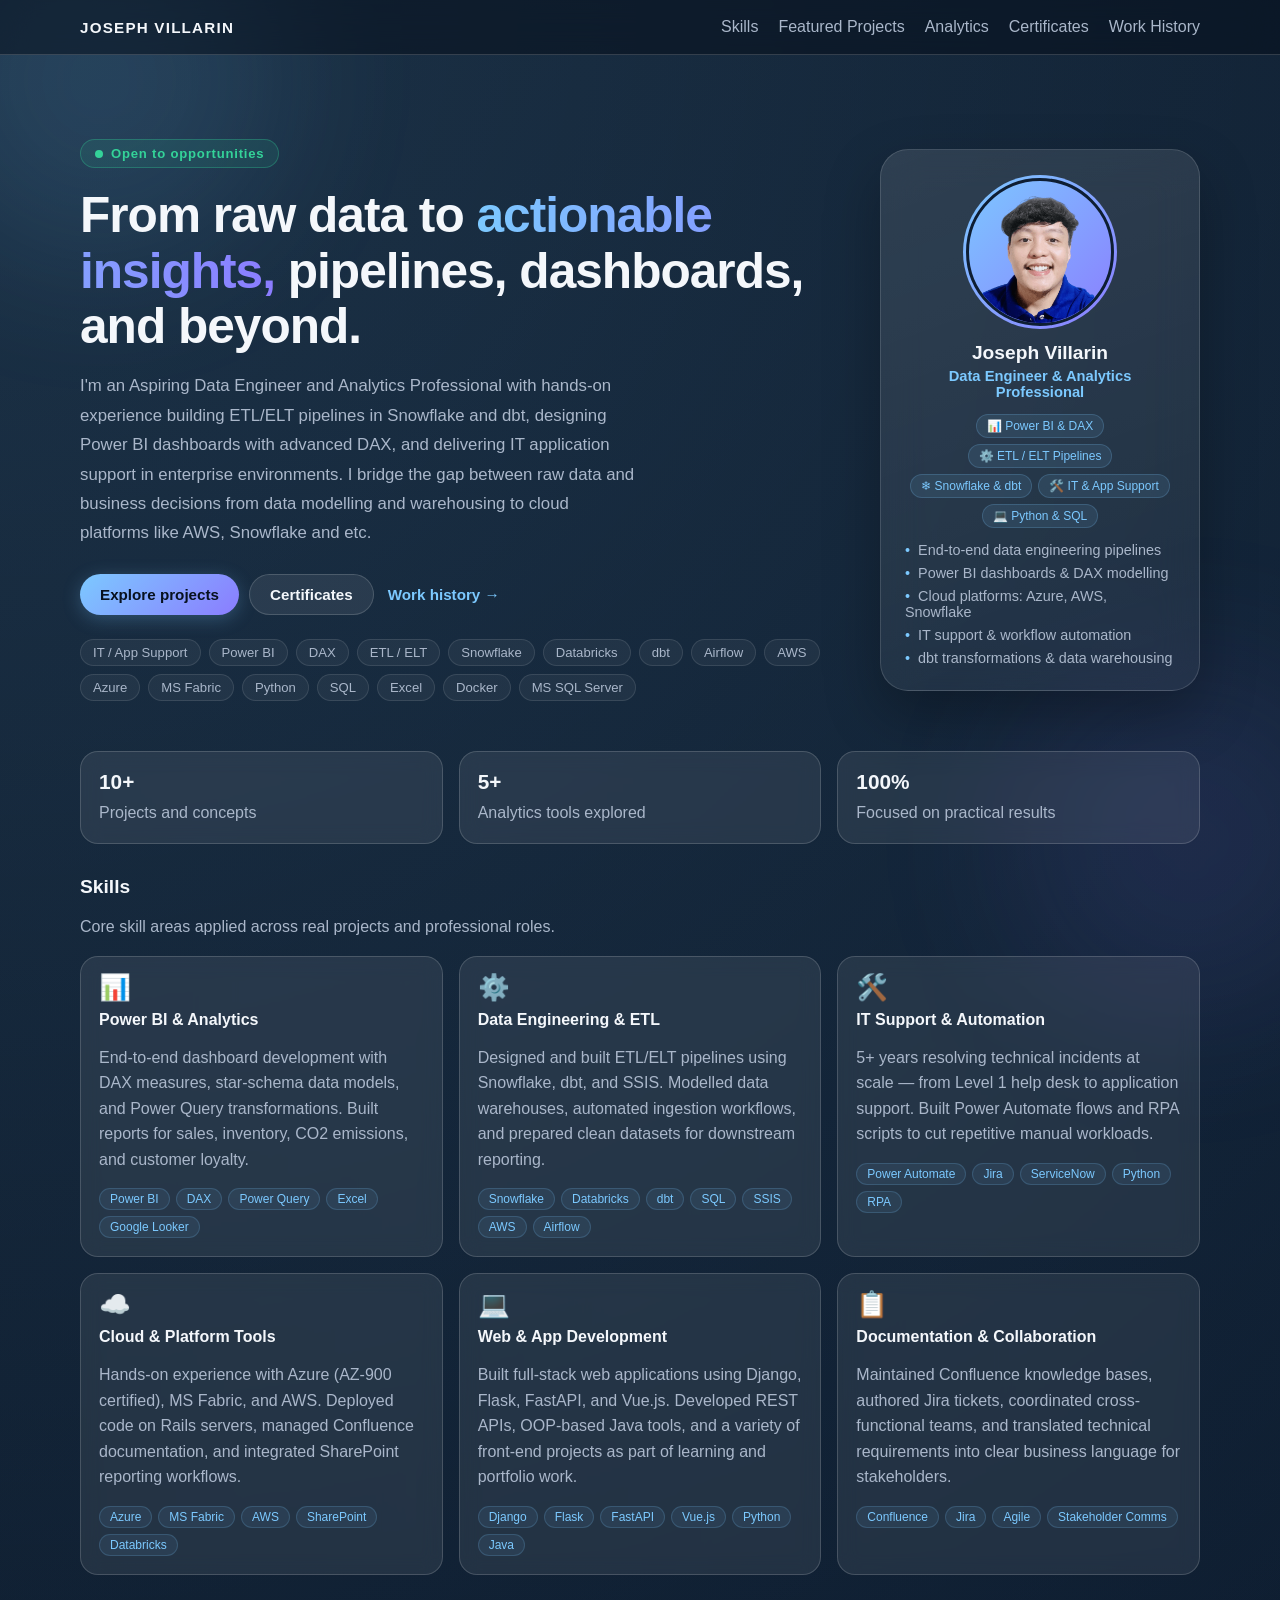
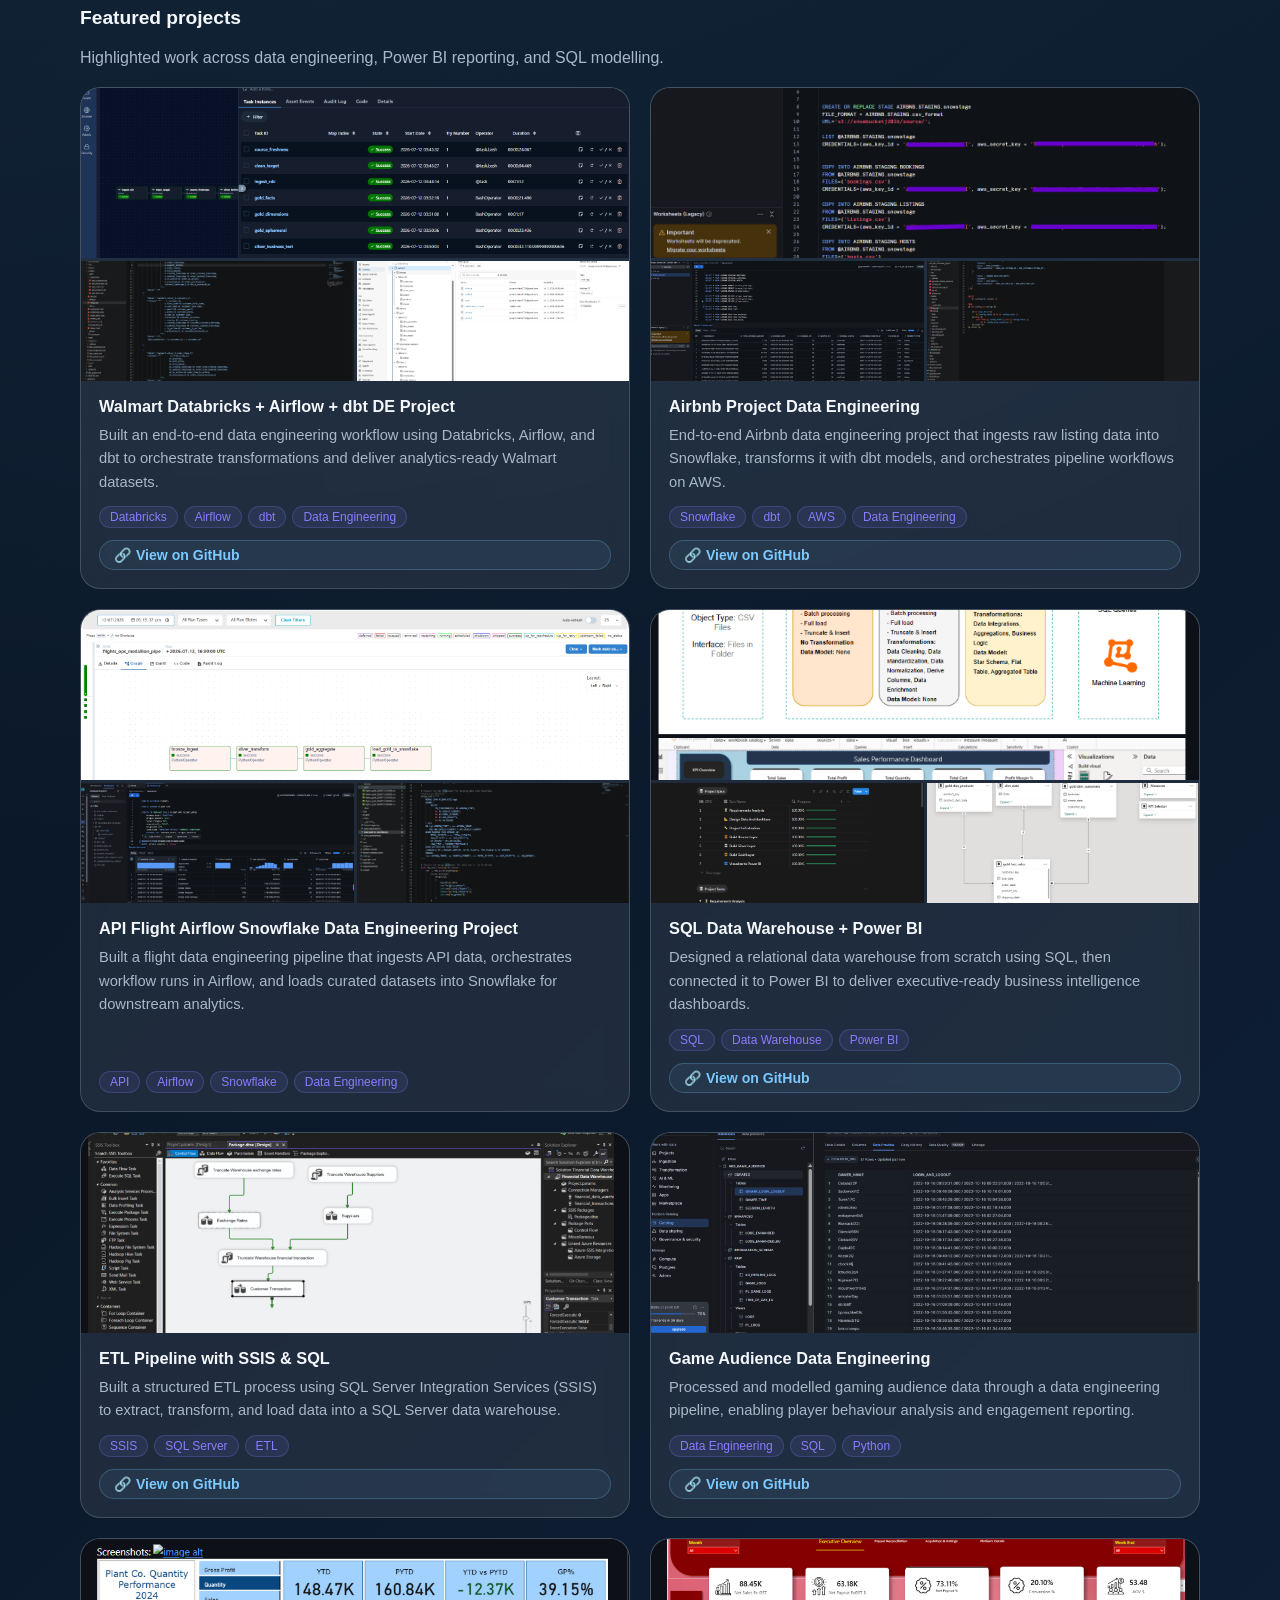
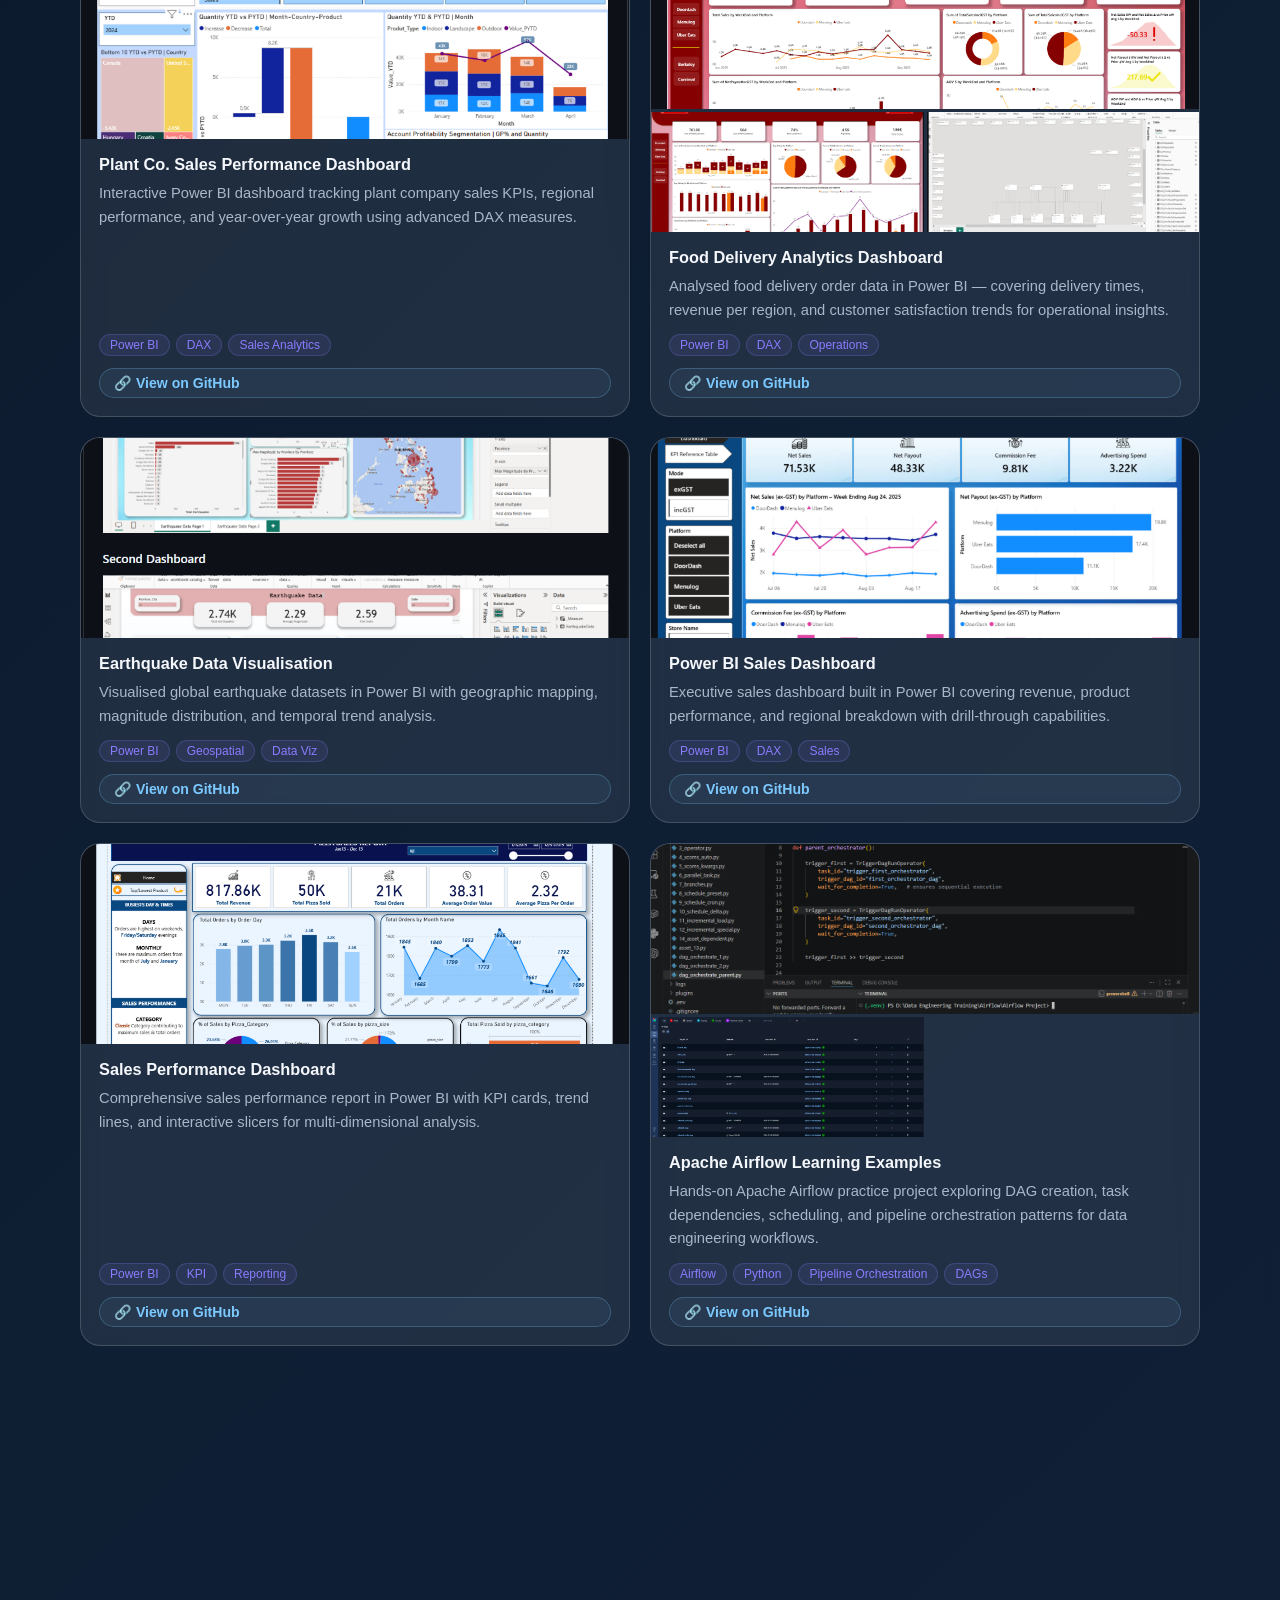
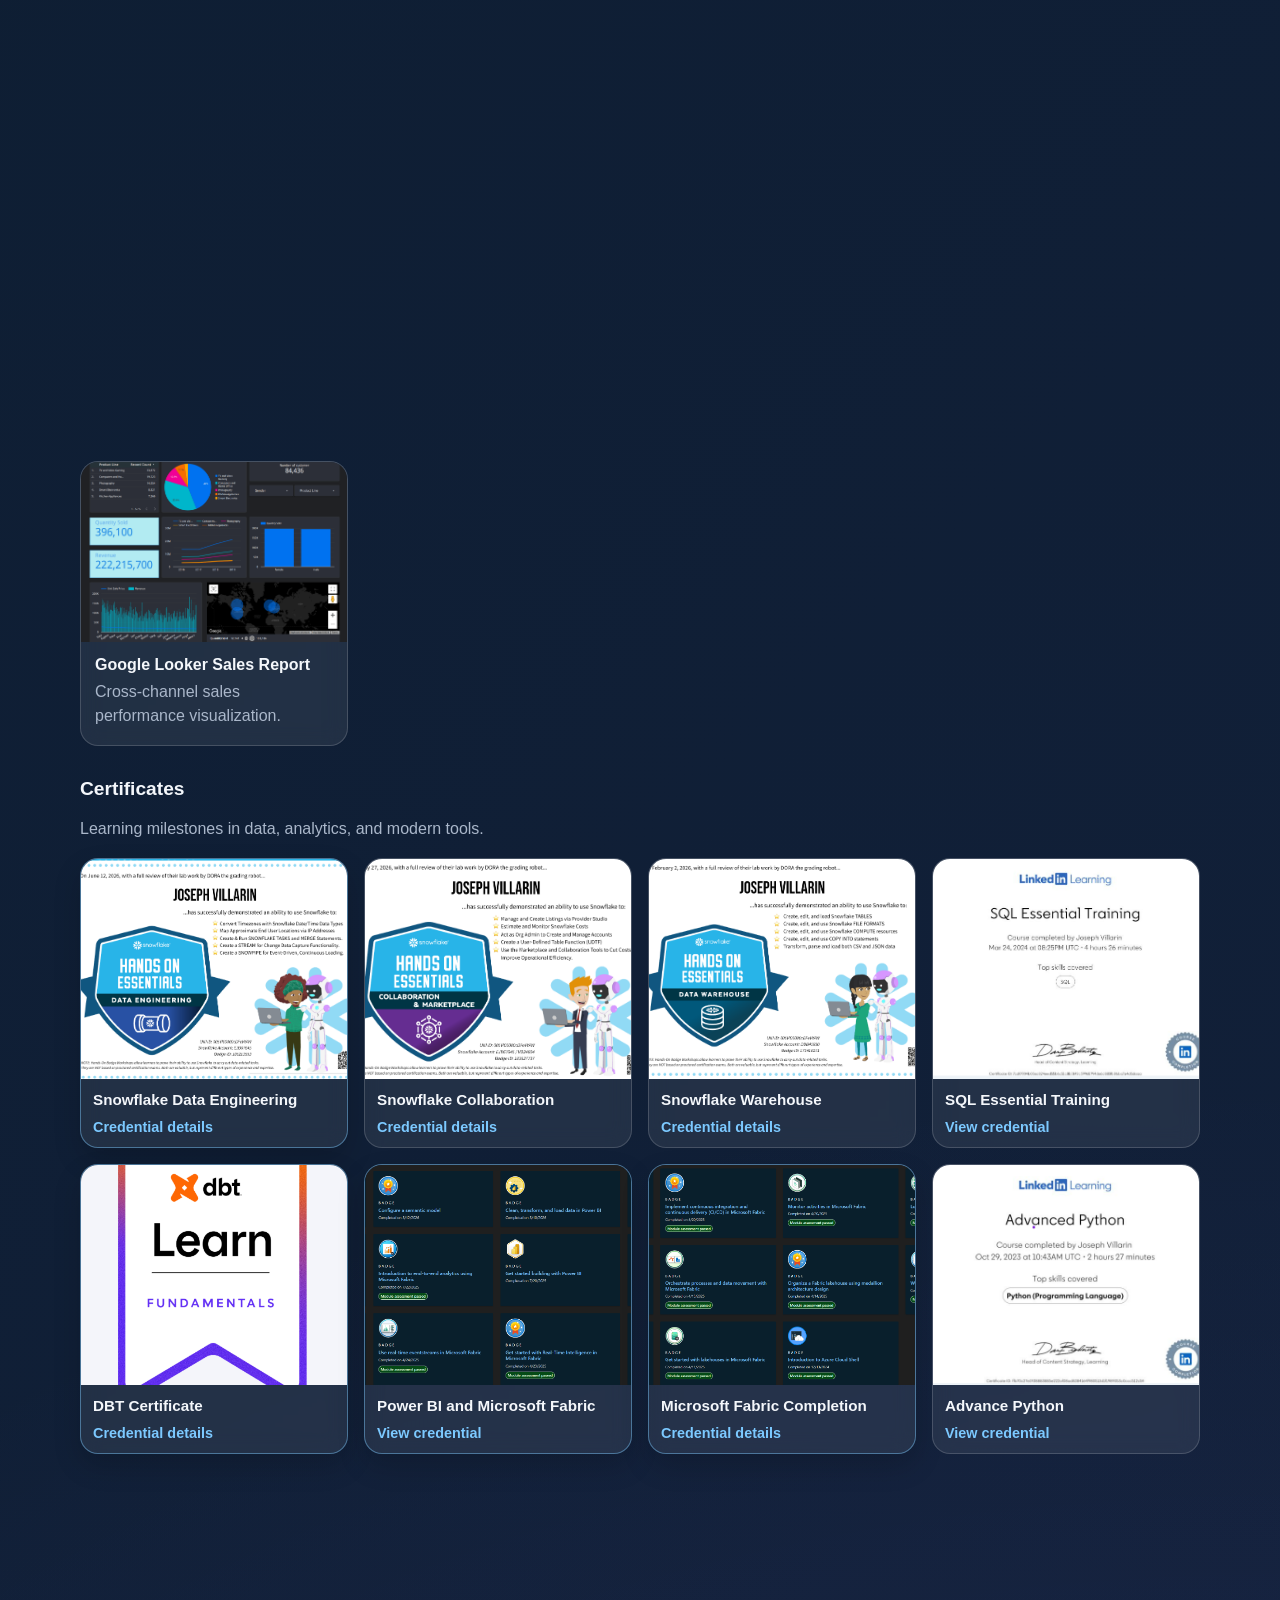
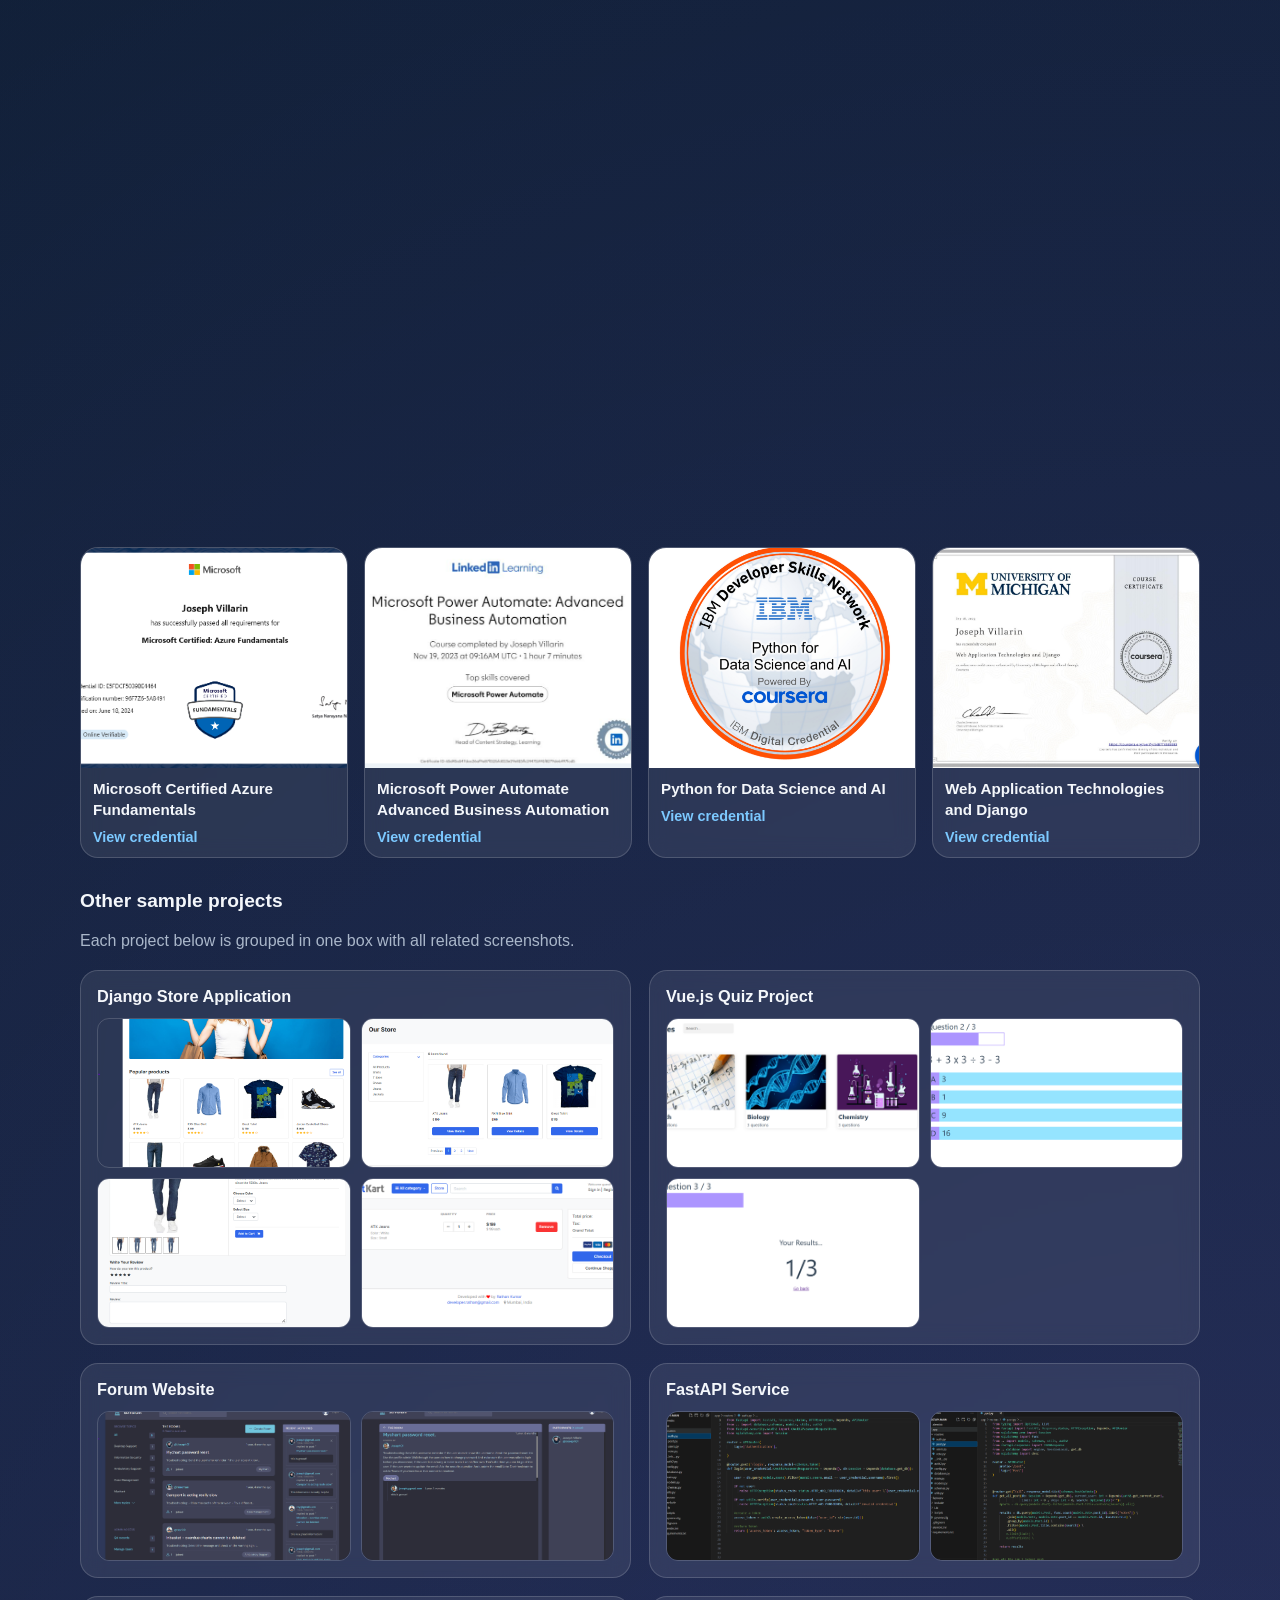
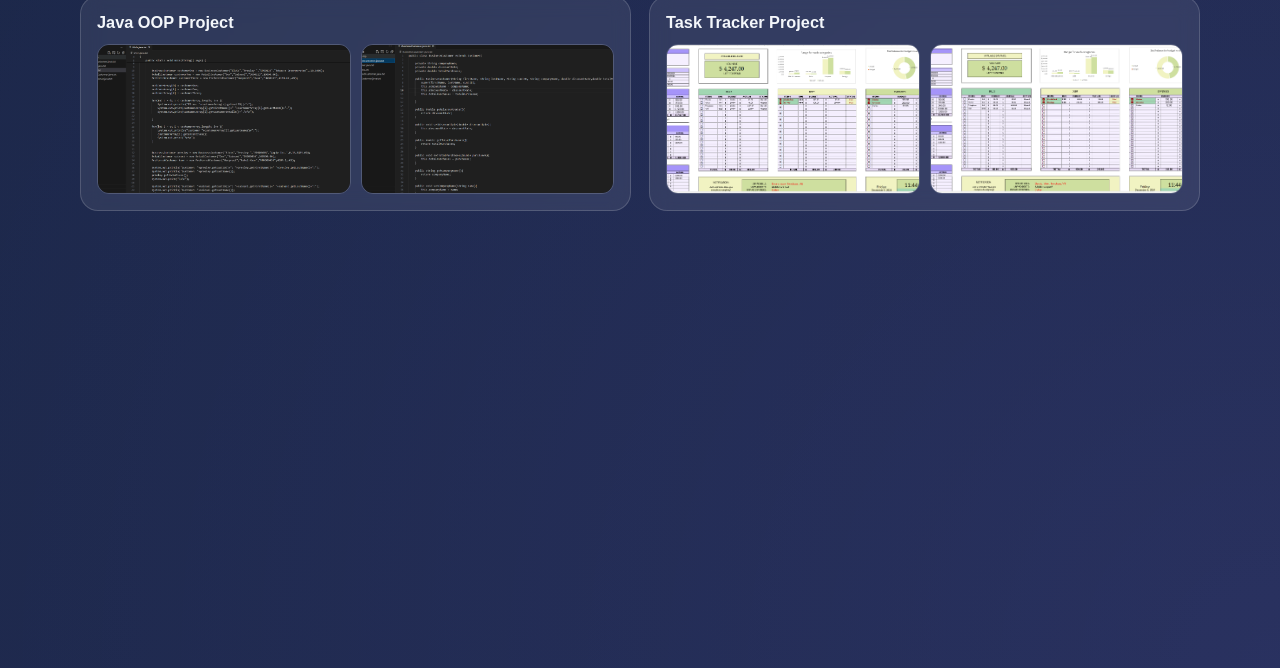
==== commit 3e8d20b2: "Update Portfolio" ====
--- a/index.html
+++ b/index.html
@@ -193,6 +193,19 @@
 
           <article class="featured-project-card">
             <div class="fp-images fp-multi">
+              <img src="Featured%20Project/API%20flight%20Airflow%20Snowflake%20Data%20Engineering%20Proj.png" alt="API flight Airflow Snowflake data engineering screenshot 1" />
+              <img src="Featured%20Project/API%20flight%20Airflow%20Snowflake%20Data%20Engineering%20Proj%202.png" alt="API flight Airflow Snowflake data engineering screenshot 2" />
+              <img src="Featured%20Project/API%20flight%20Airflow%20Snowflake%20Data%20Engineering%20Proj%203.png" alt="API flight Airflow Snowflake data engineering screenshot 3" />
+            </div>
+            <div class="fp-body">
+              <h4>API Flight Airflow Snowflake Data Engineering Project</h4>
+              <p>Built a flight data engineering pipeline that ingests API data, orchestrates workflow runs in Airflow, and loads curated datasets into Snowflake for downstream analytics.</p>
+              <div class="fp-tags"><span>API</span><span>Airflow</span><span>Snowflake</span><span>Data Engineering</span></div>
+            </div>
+          </article>
+
+          <article class="featured-project-card">
+            <div class="fp-images fp-multi">
               <img src="Featured%20Project/SQL%20Data%20Warehouse%20with%20Power%20BI.png" alt="SQL Data Warehouse with Power BI screenshot 1" />
               <img src="Featured%20Project/SQL%20Data%20Warehouse%20with%20Power%20BI%202.png" alt="SQL Data Warehouse with Power BI screenshot 2" />
               <img src="Featured%20Project/SQL%20Data%20Warehouse%20with%20Power%20BI%203.png" alt="SQL Data Warehouse with Power BI screenshot 3" />
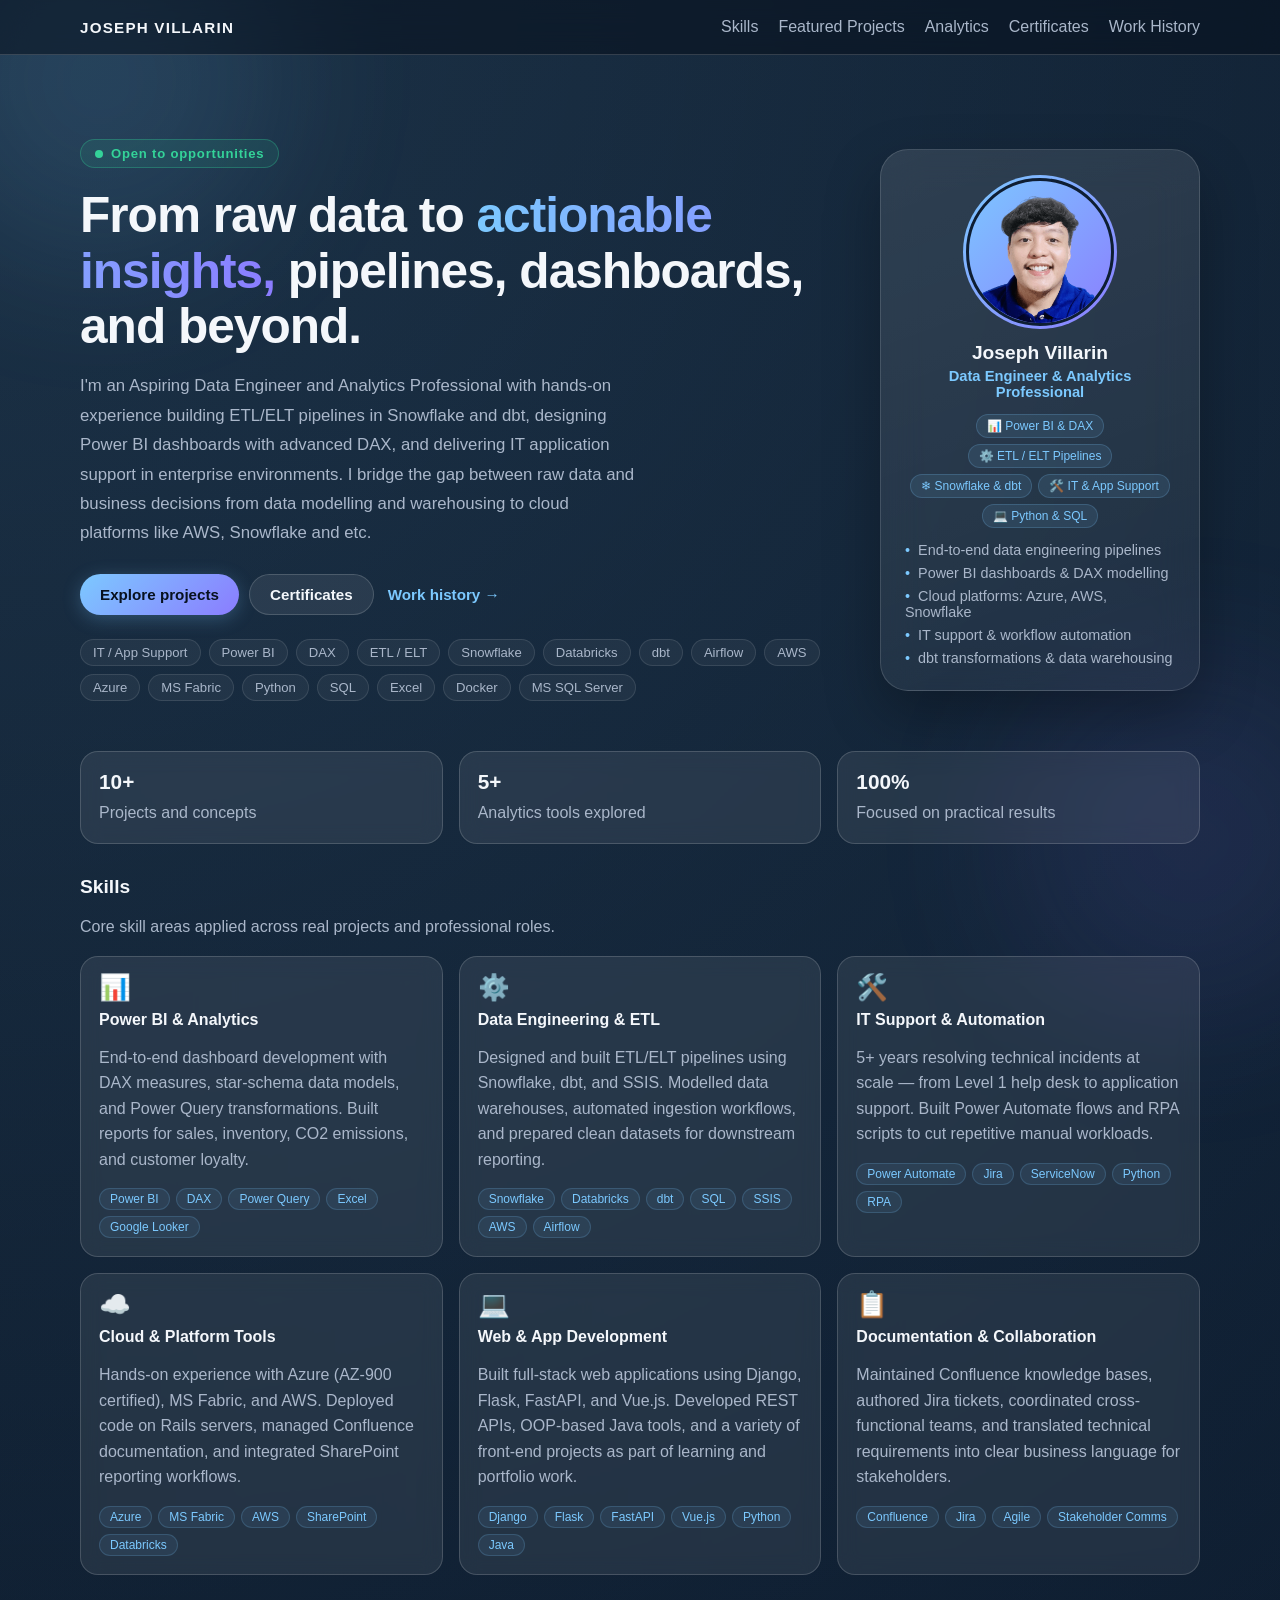
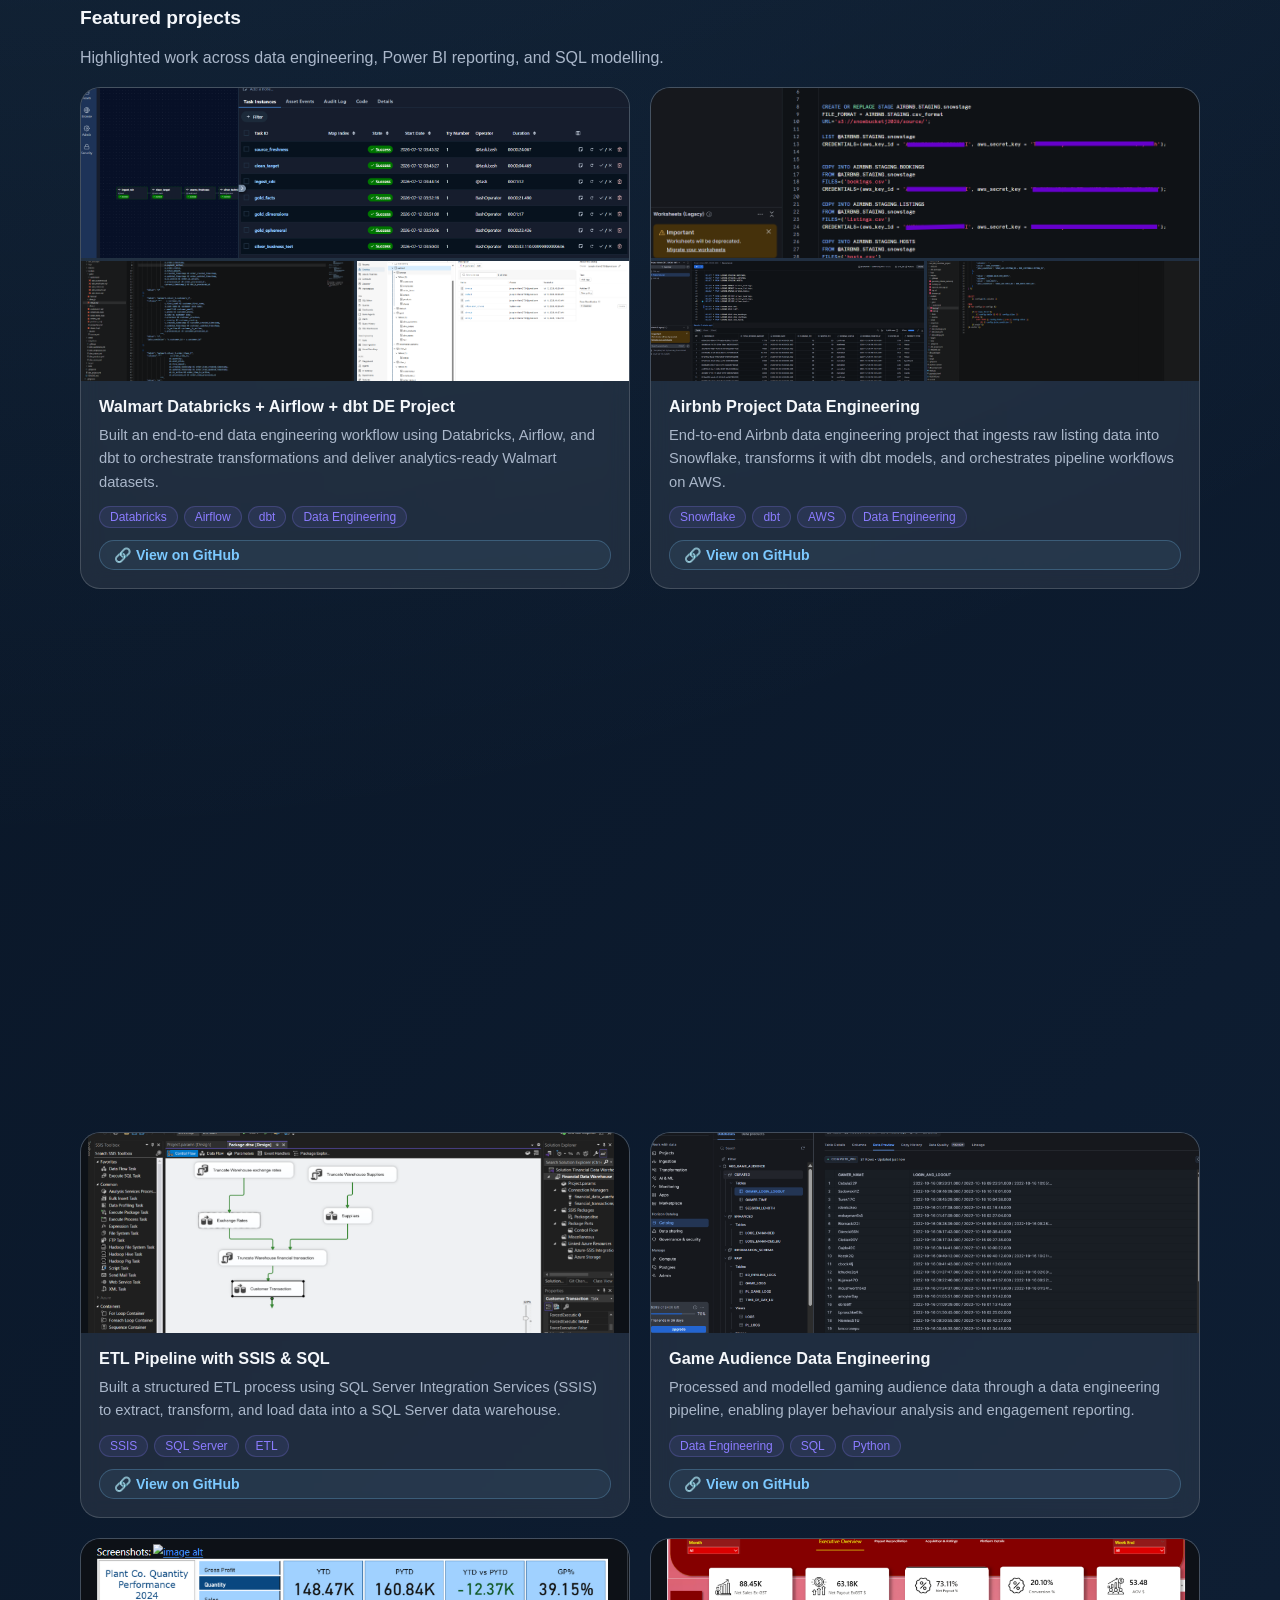
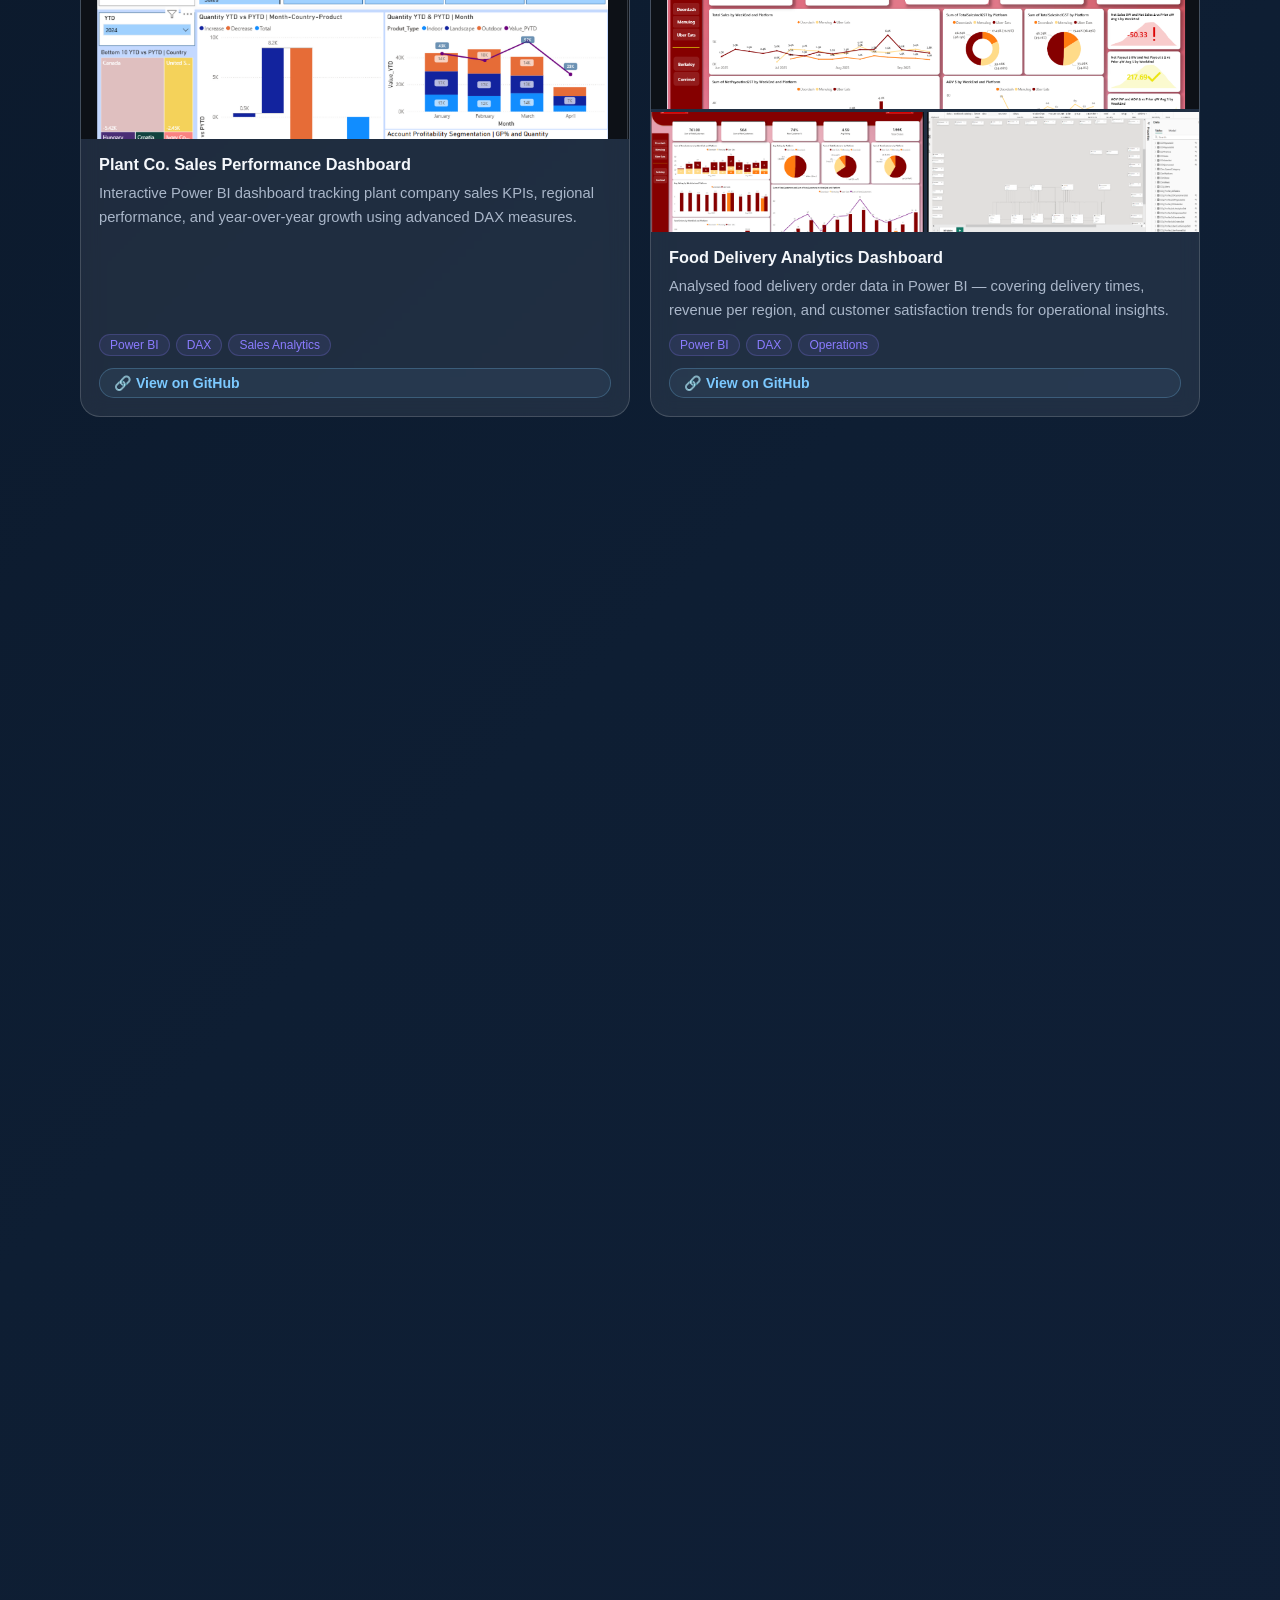
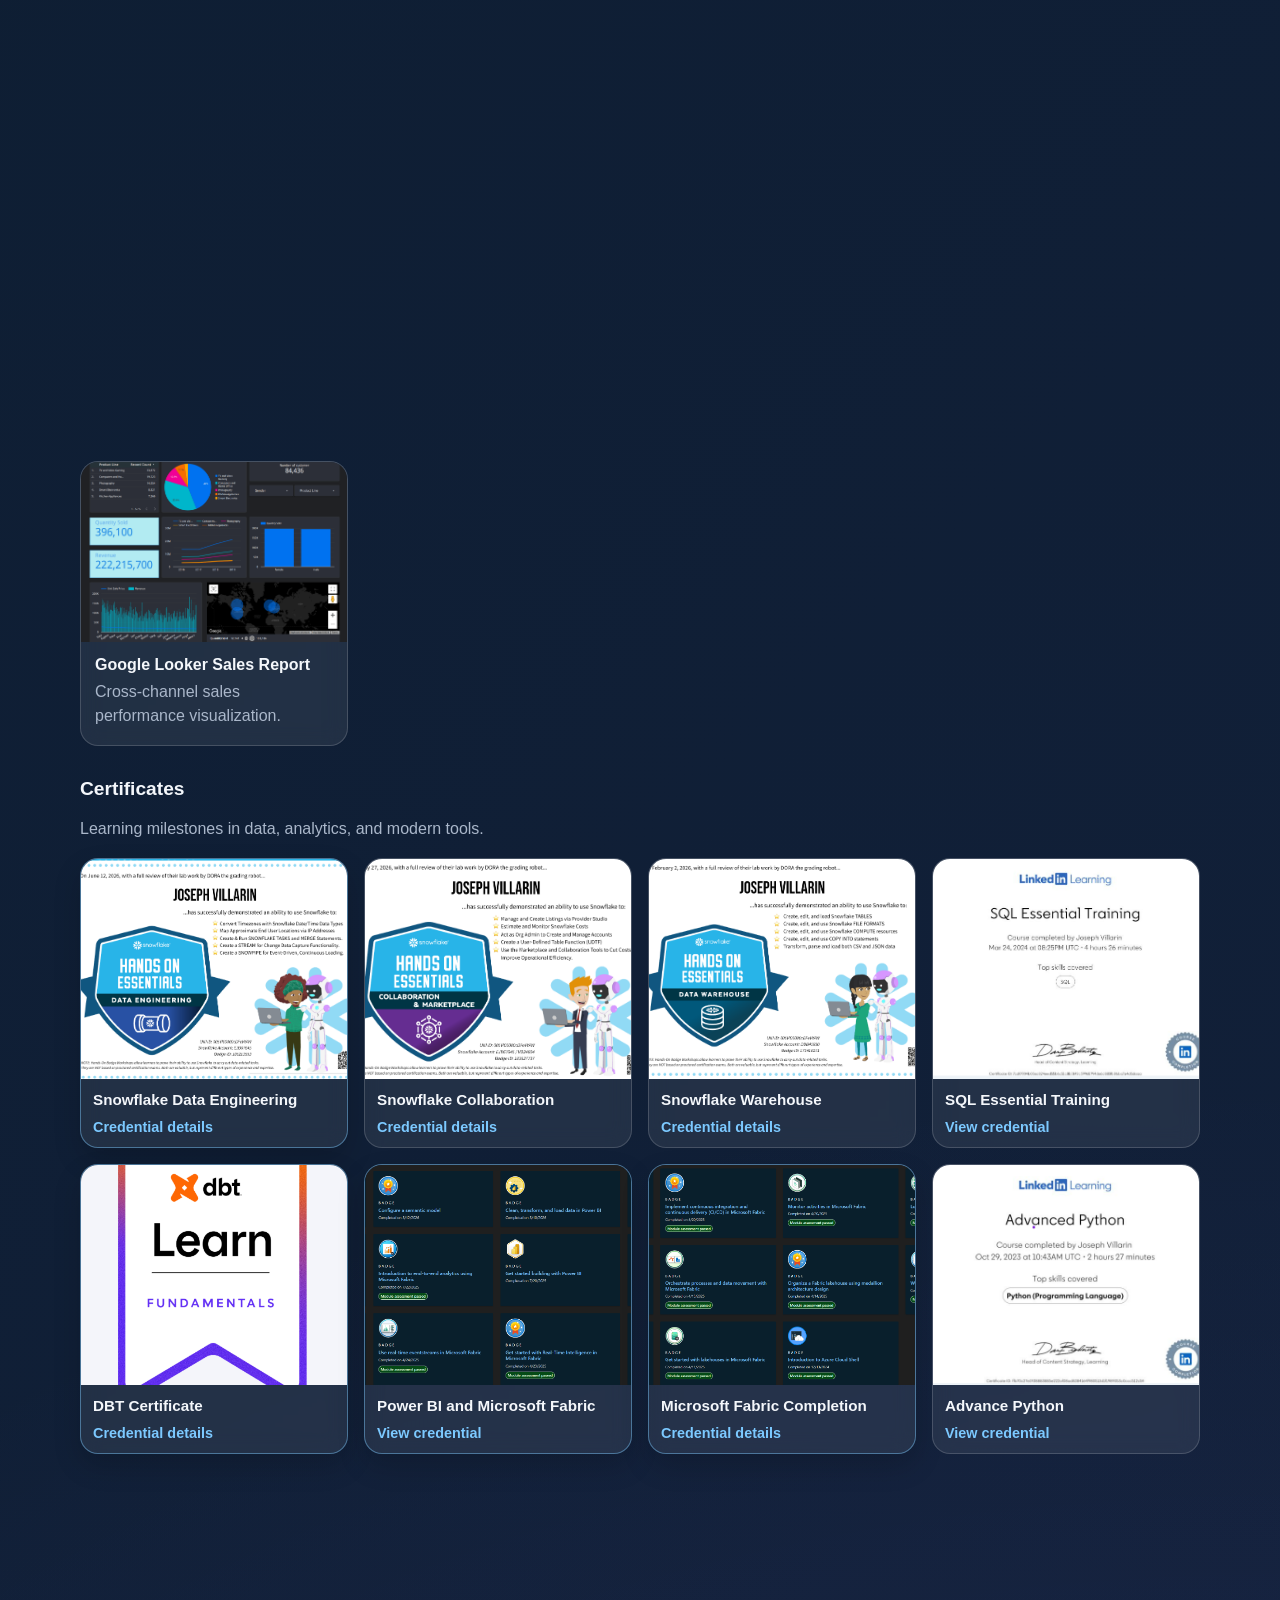
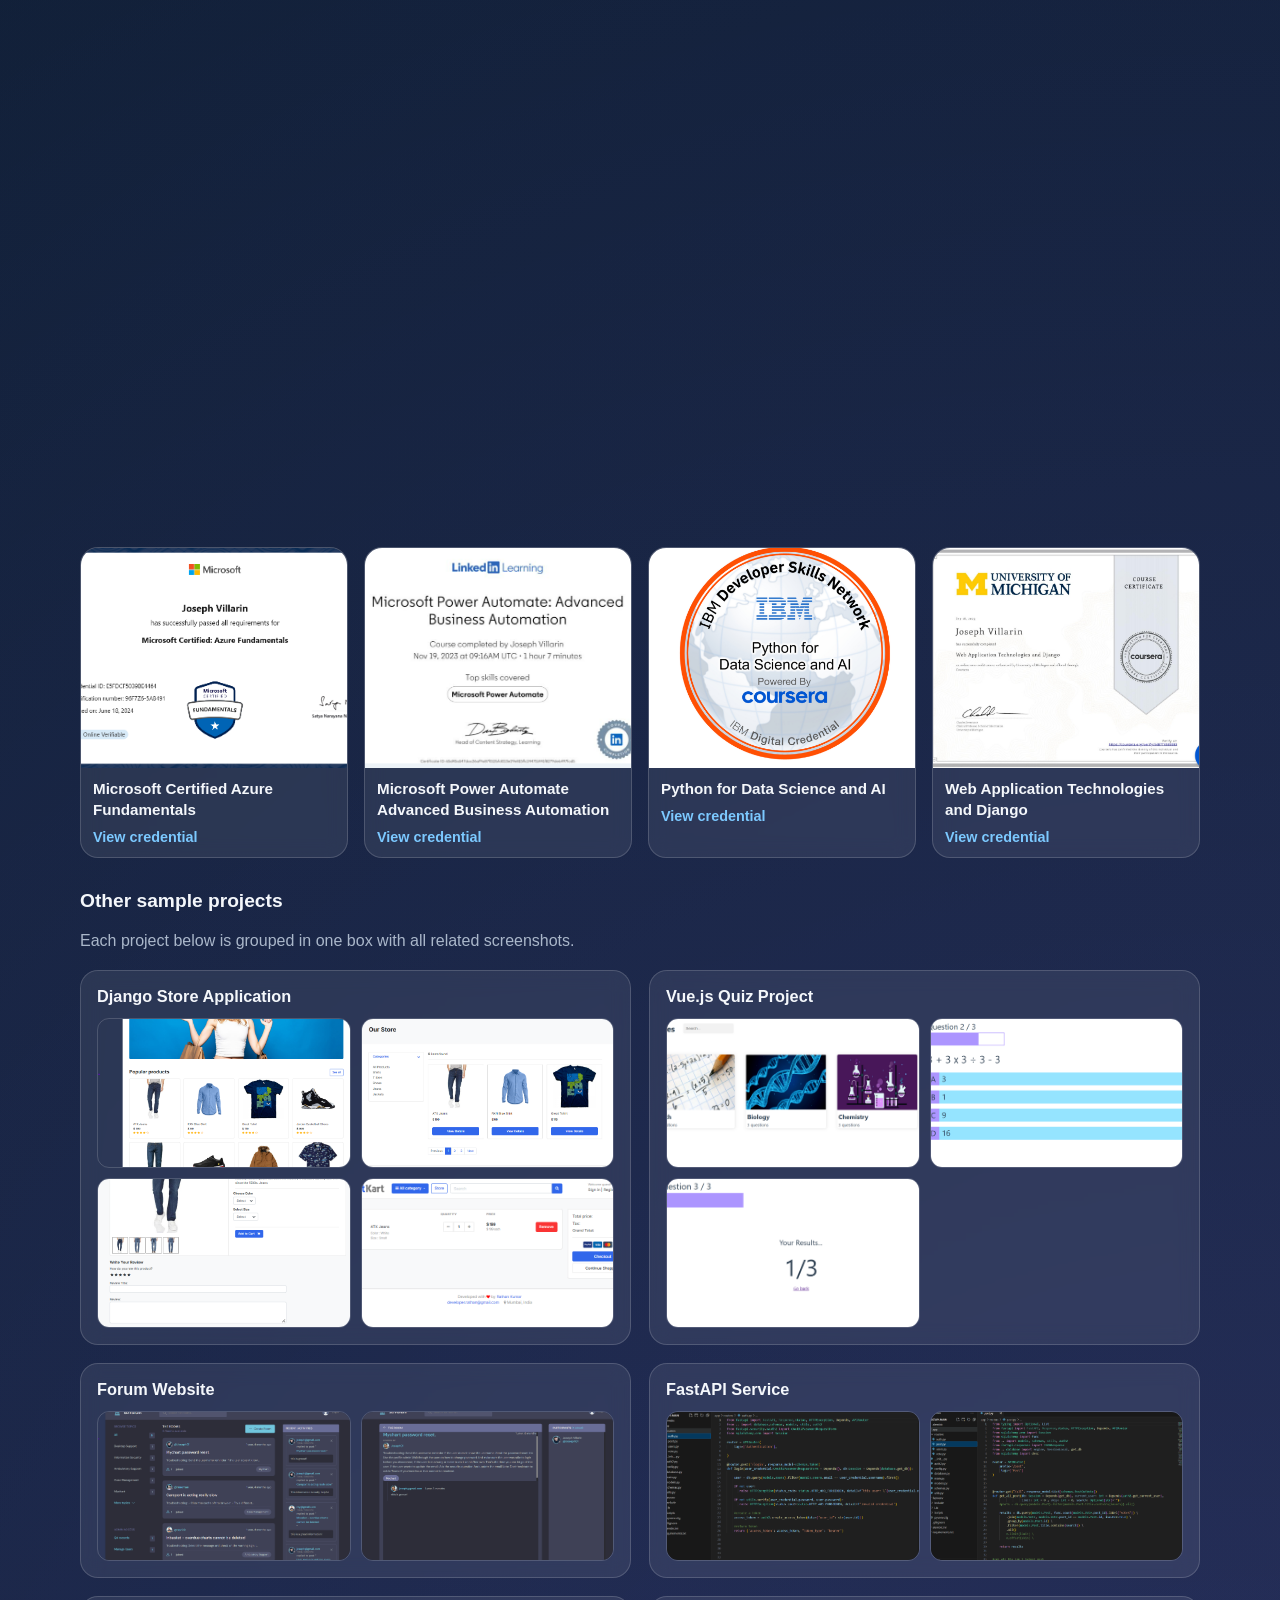
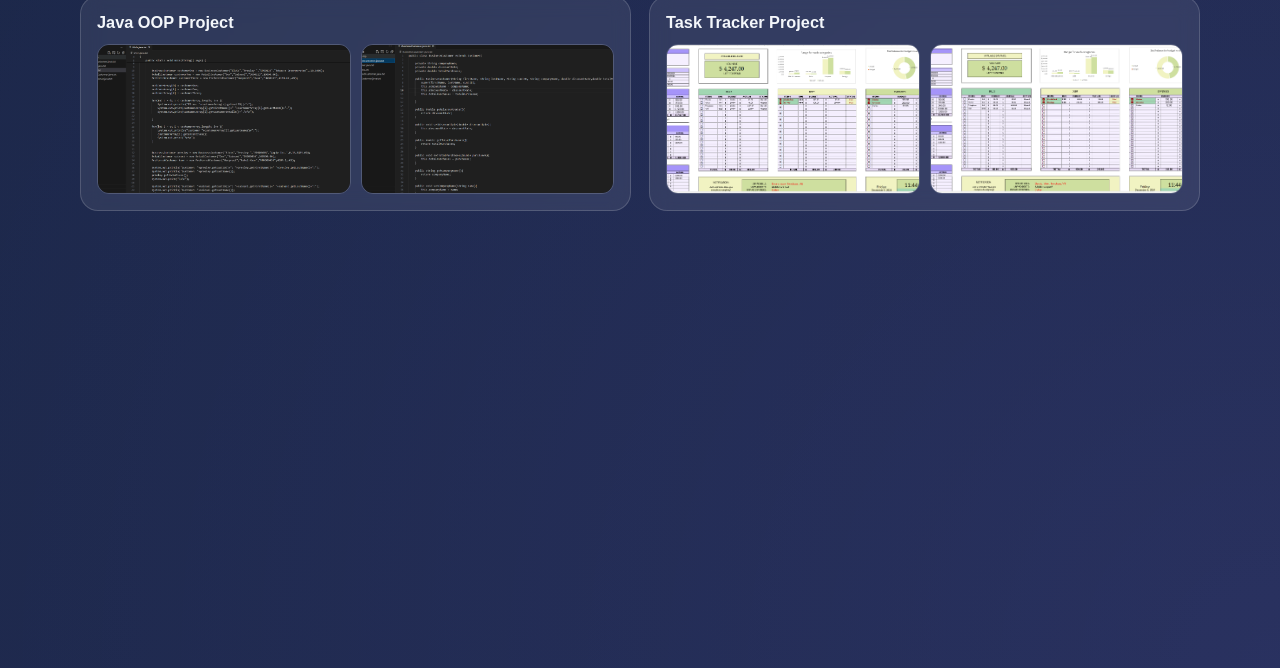
==== commit d6506718: "Update Portfolio" ====
--- a/index.html
+++ b/index.html
@@ -201,6 +201,7 @@
               <h4>API Flight Airflow Snowflake Data Engineering Project</h4>
               <p>Built a flight data engineering pipeline that ingests API data, orchestrates workflow runs in Airflow, and loads curated datasets into Snowflake for downstream analytics.</p>
               <div class="fp-tags"><span>API</span><span>Airflow</span><span>Snowflake</span><span>Data Engineering</span></div>
+              <a class="fp-link" href="https://github.com/joseph0327/FLIGHT_API_AIRFLOW_SNOWFLAKE" target="_blank" rel="noreferrer">&#128279; View on GitHub</a>
             </div>
           </article>
 
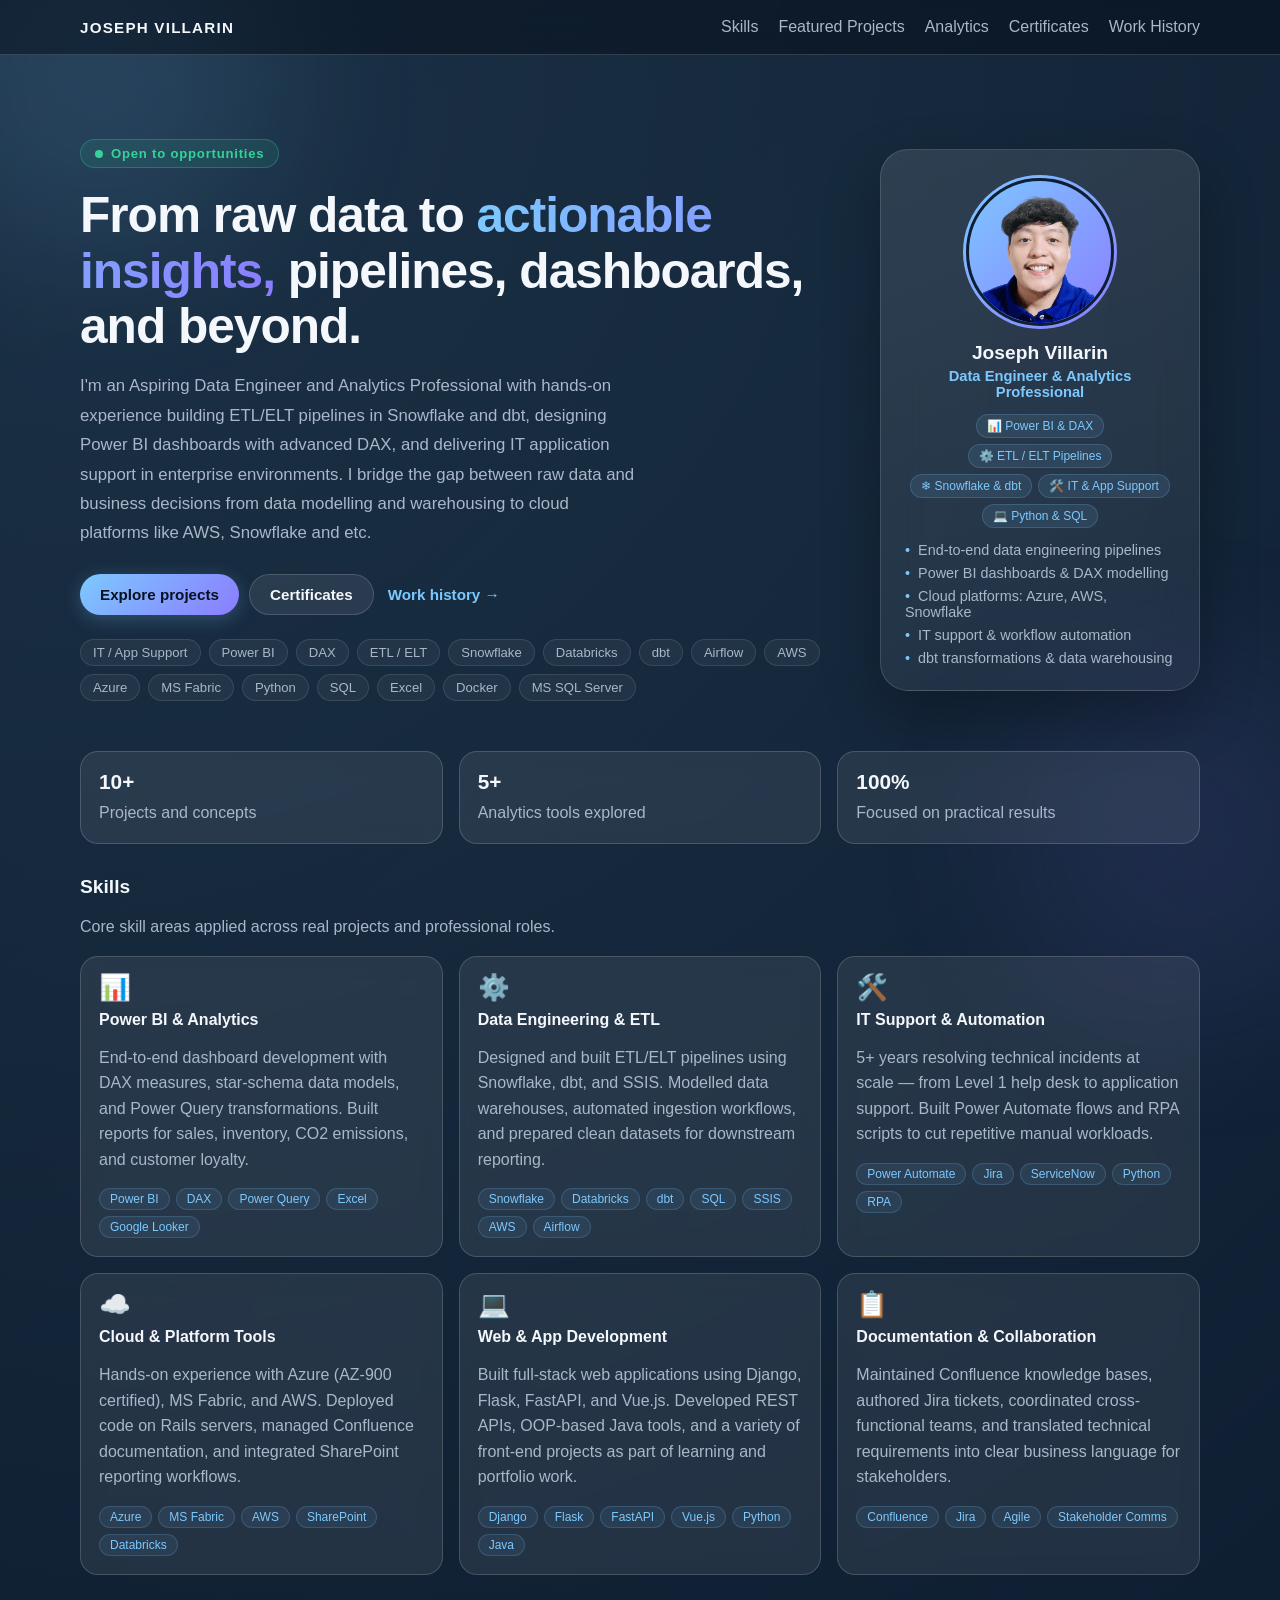
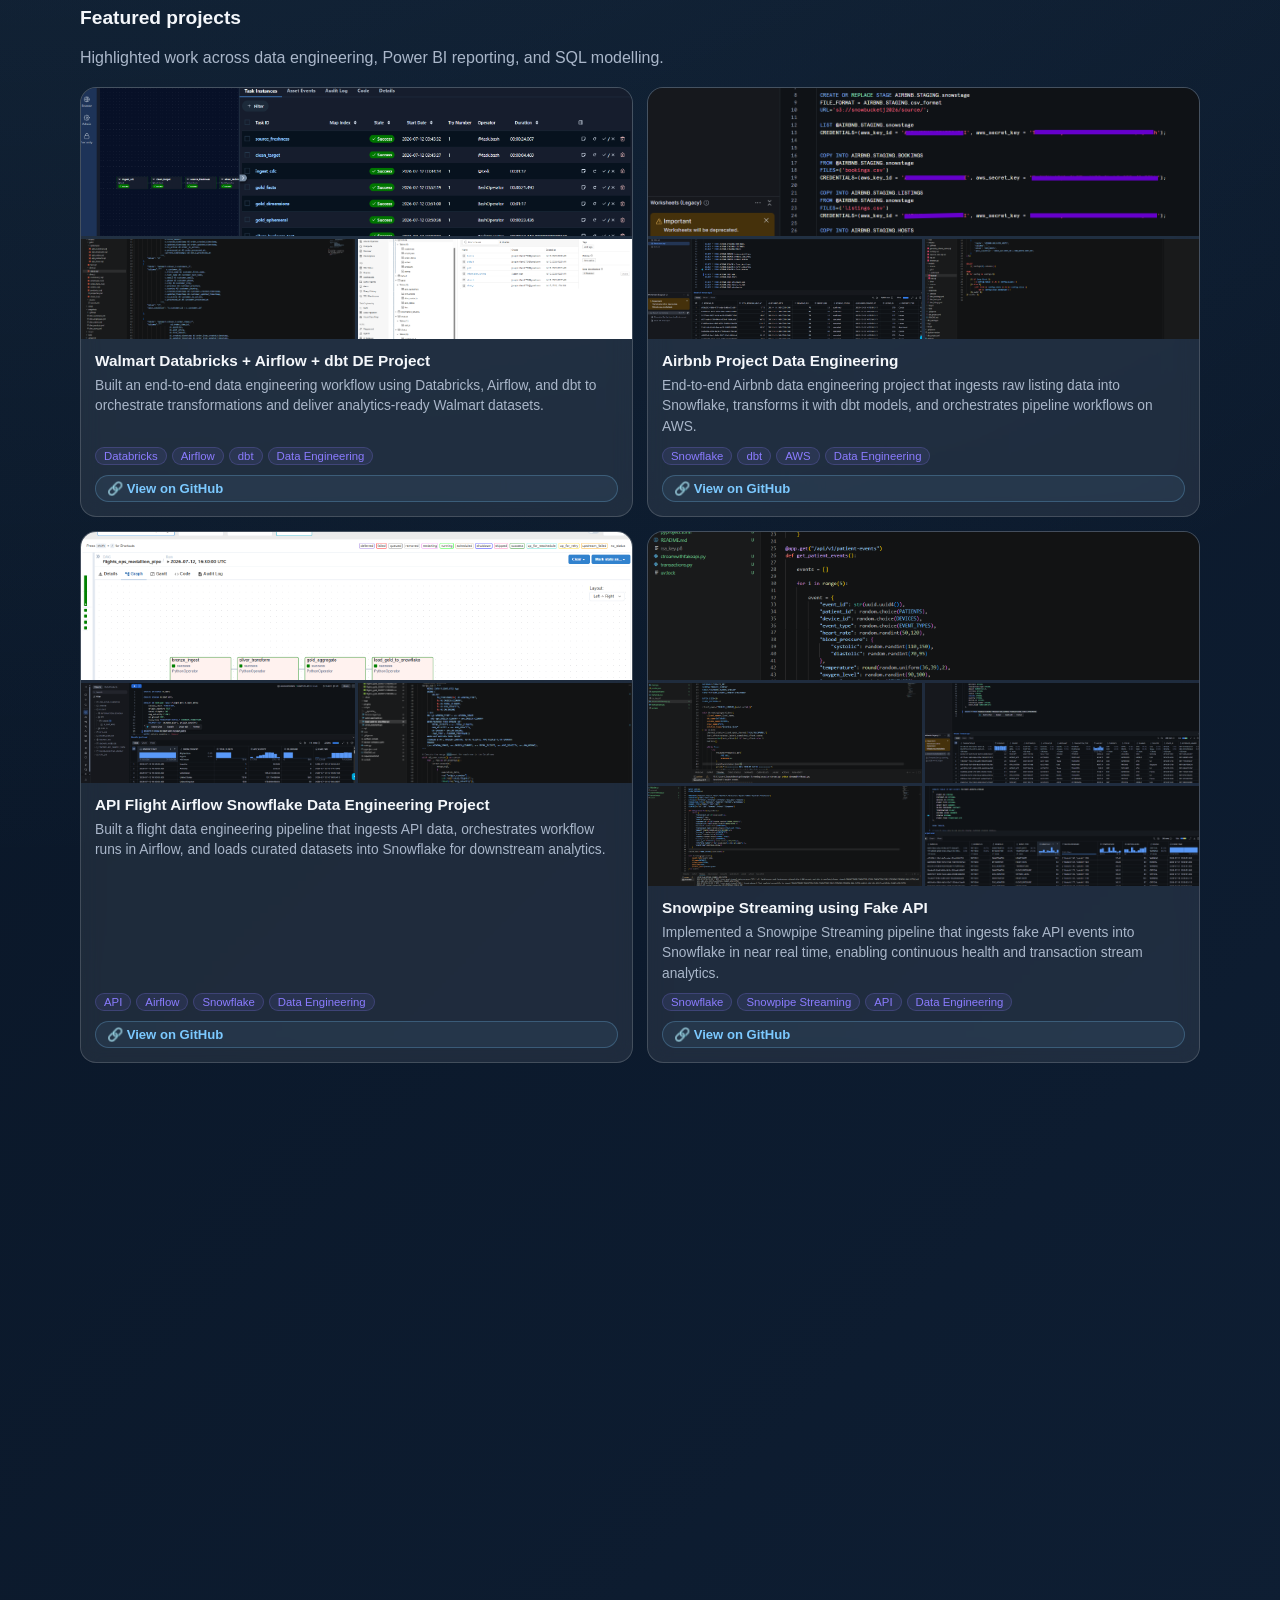
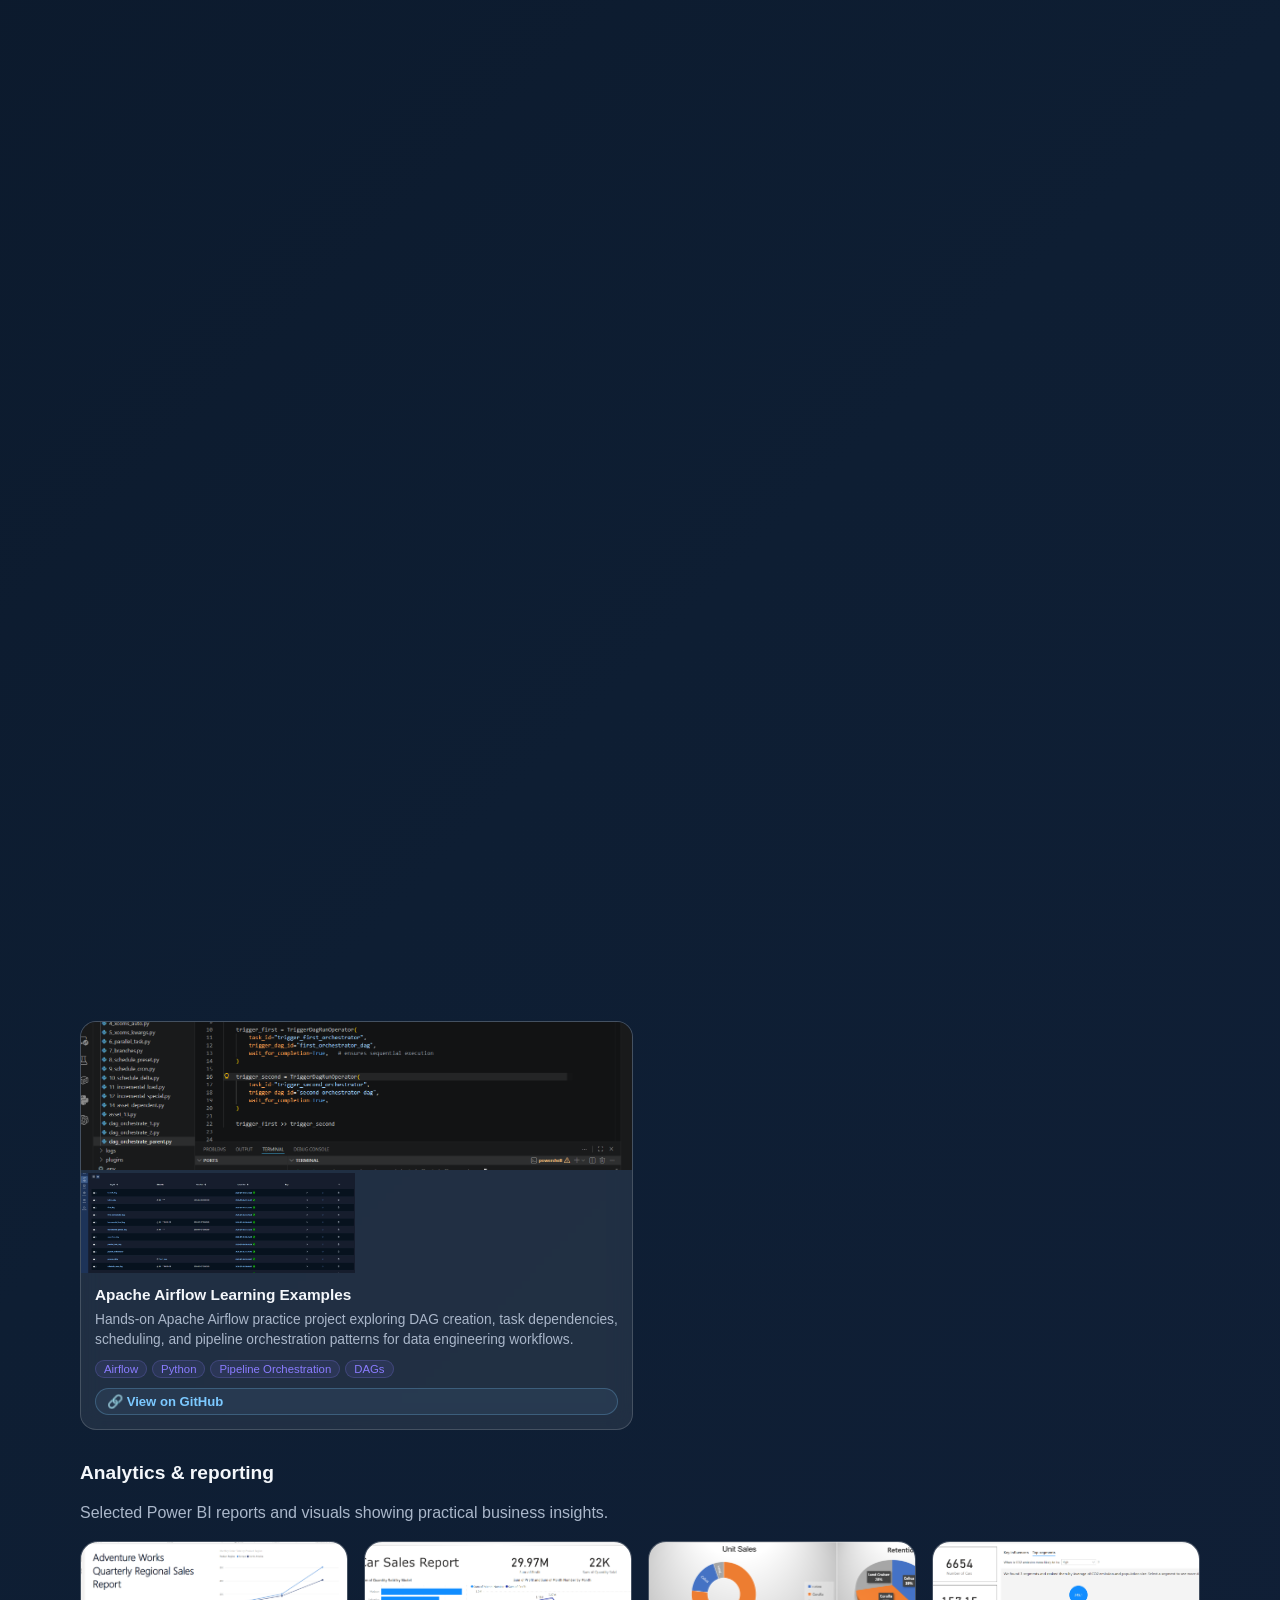
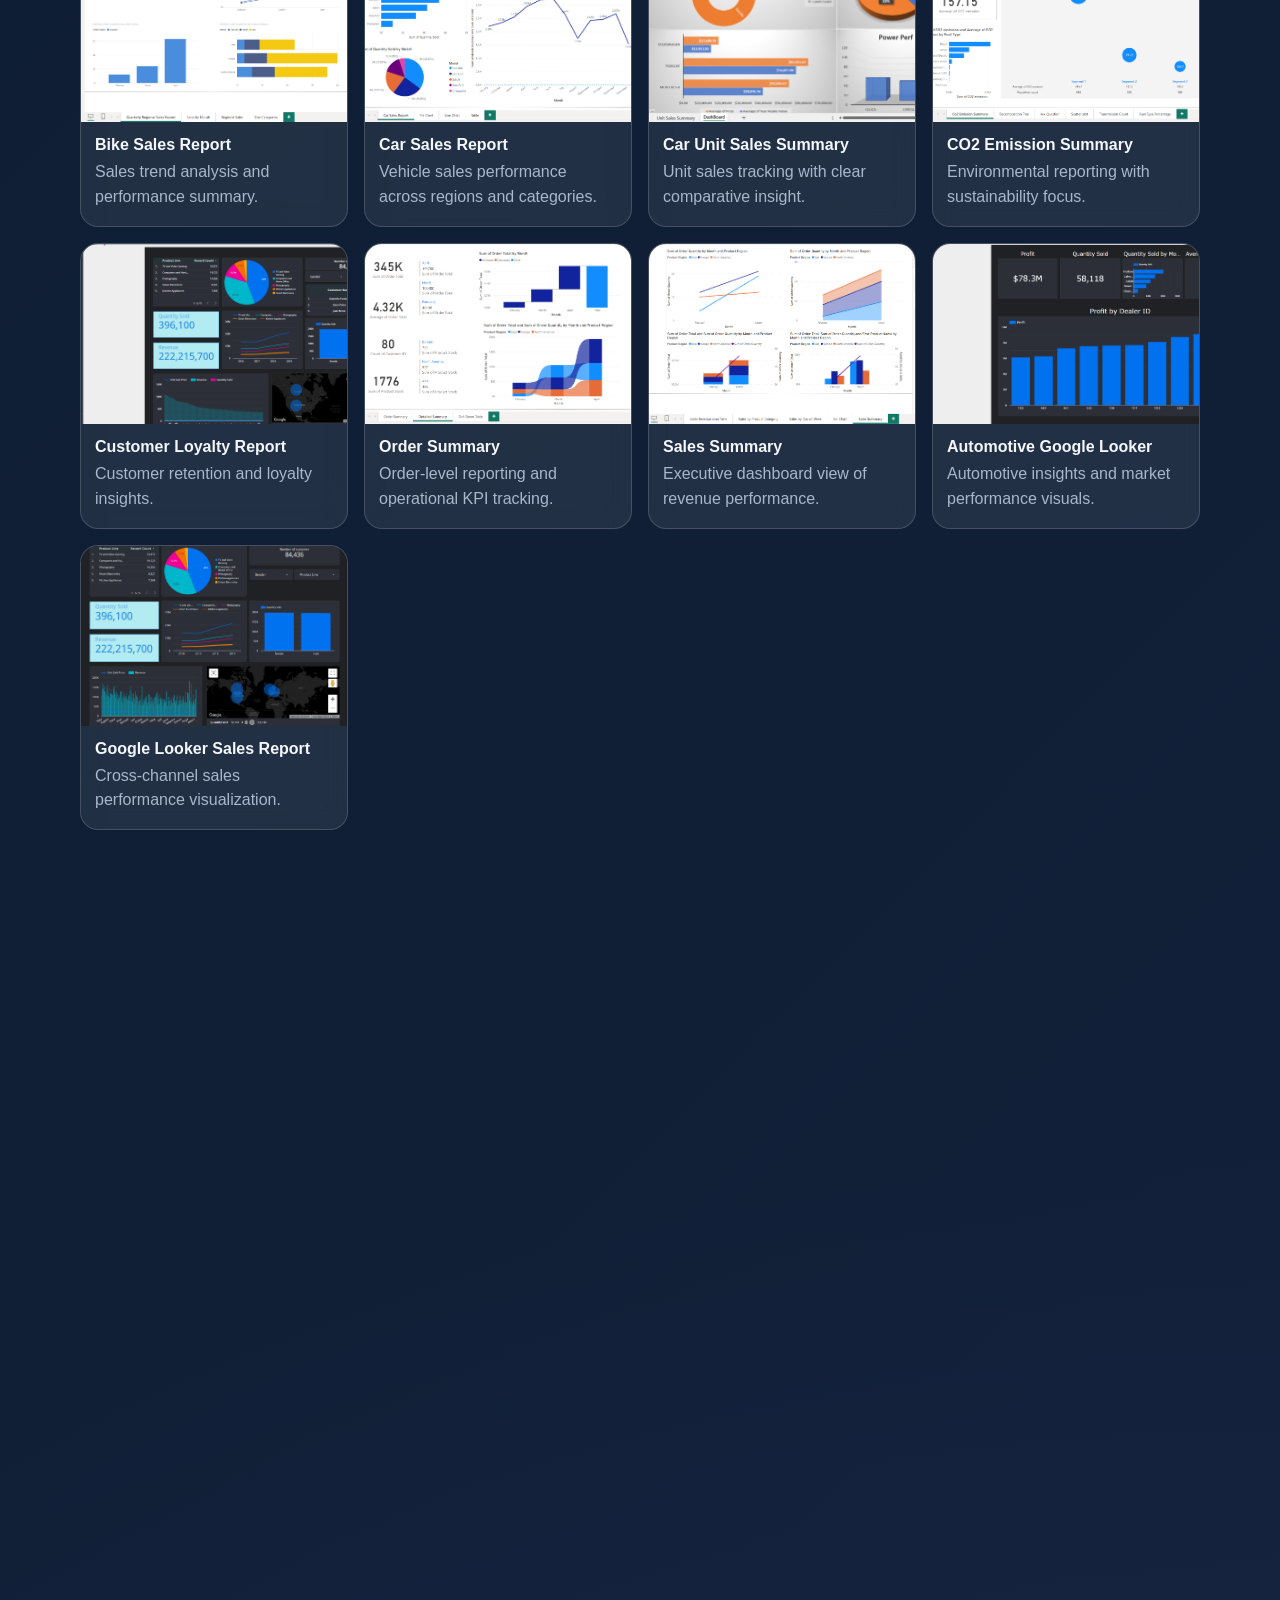
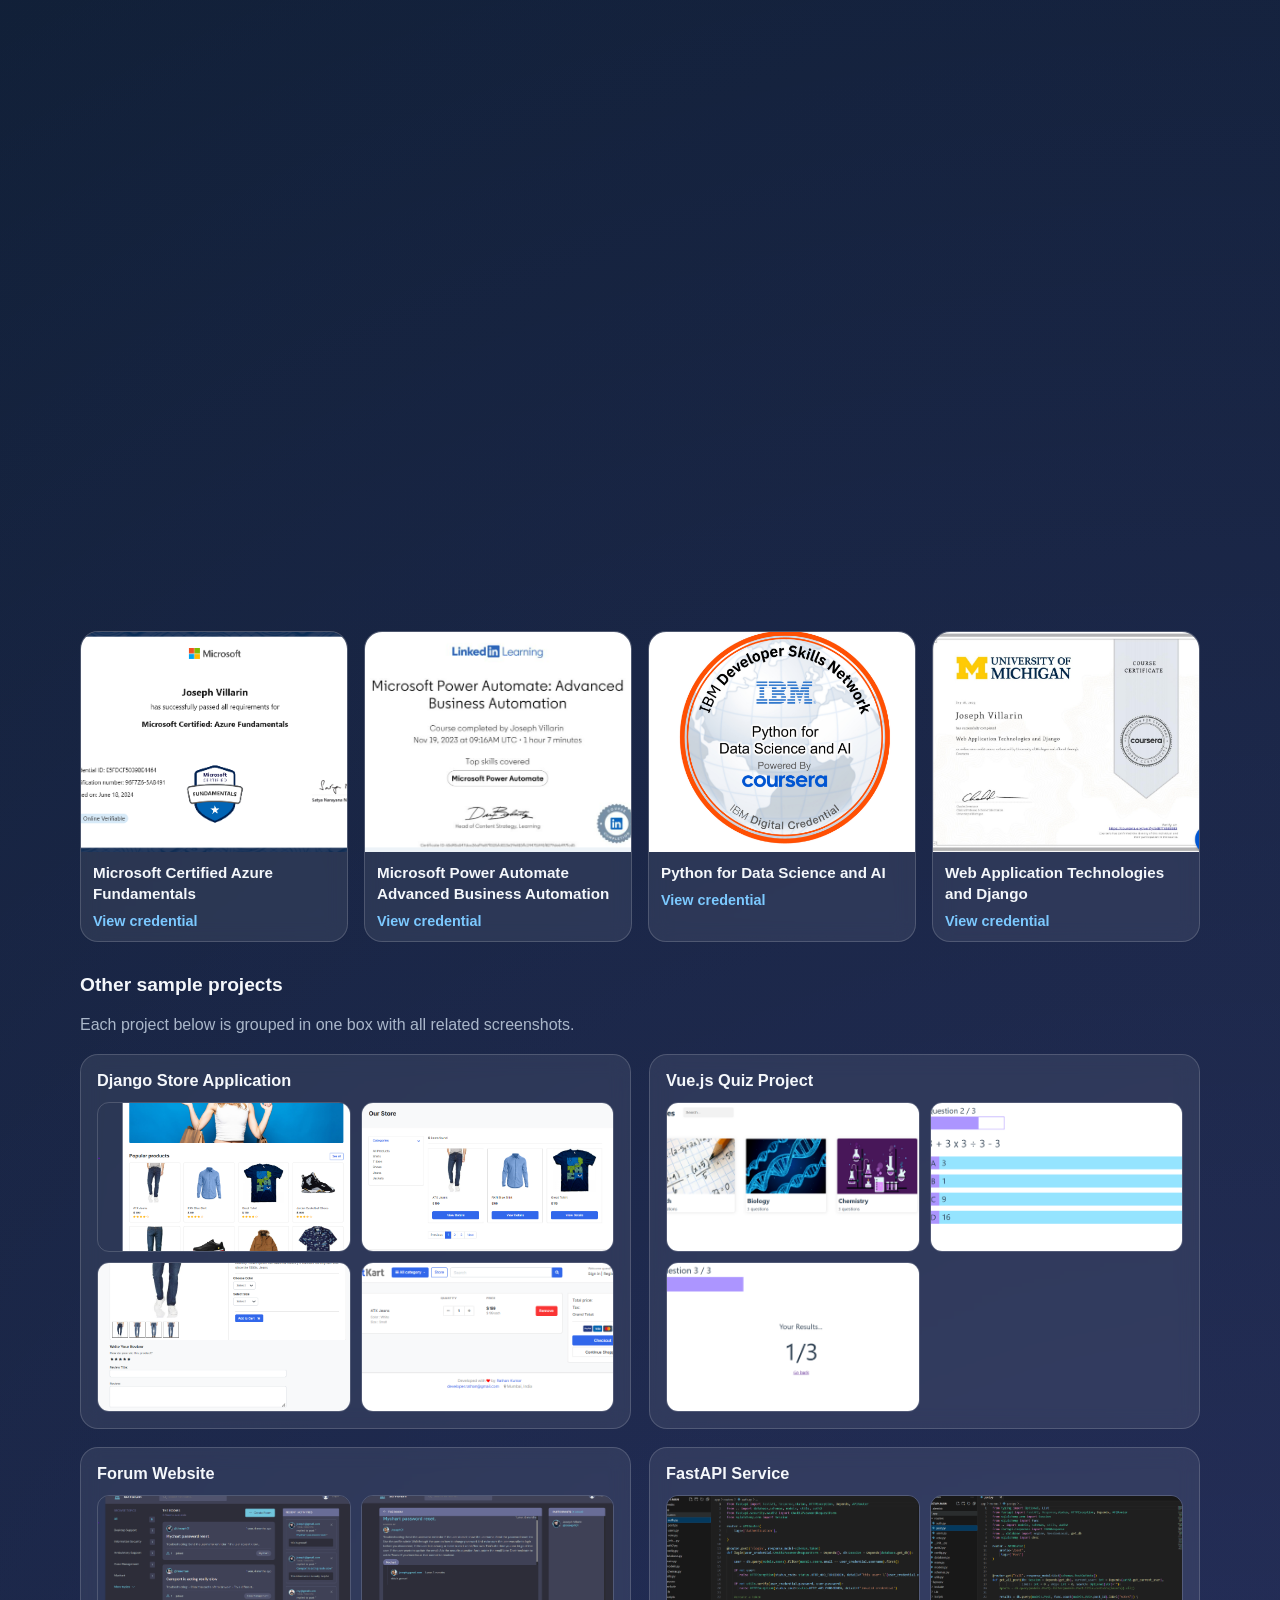
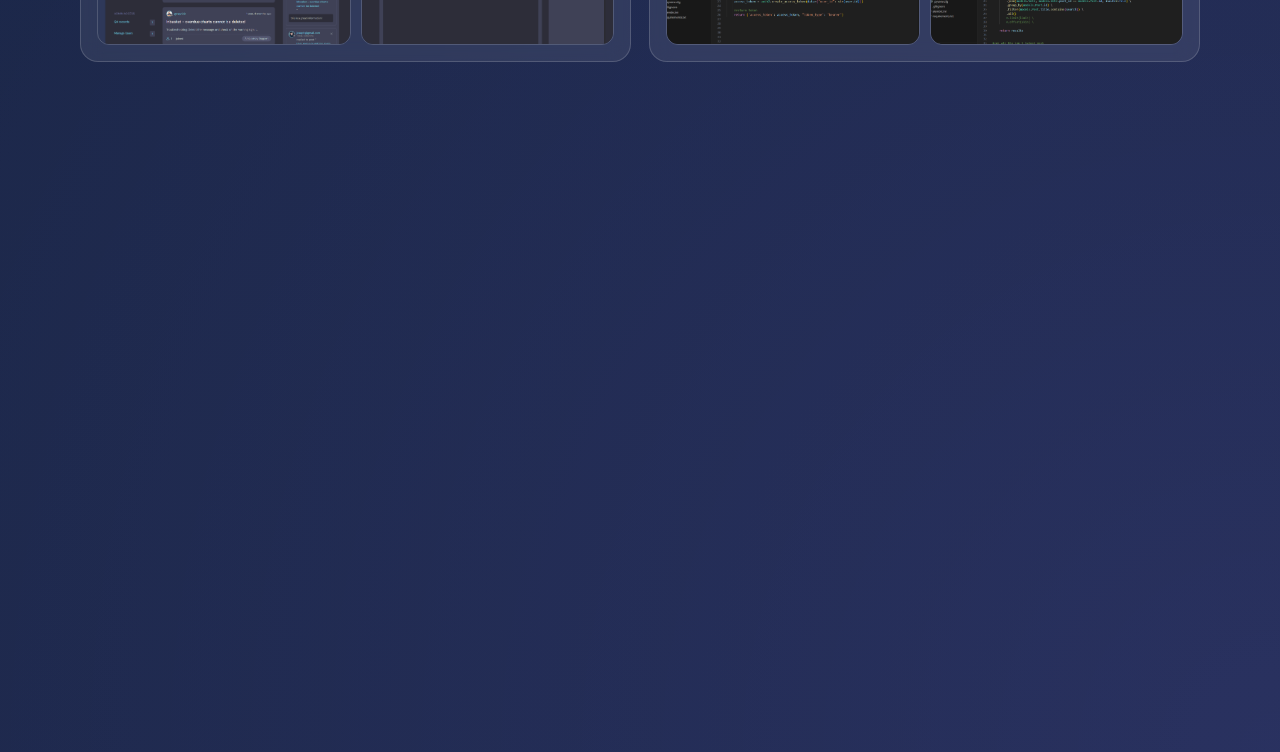
==== commit a77d0605: "Updating Portfolio Index" ====
--- a/index.html
+++ b/index.html
@@ -33,7 +33,7 @@
             I'm an Aspiring Data Engineer and Analytics Professional with hands-on experience building ETL/ELT pipelines in Snowflake and dbt, designing Power BI dashboards with advanced DAX, and delivering IT application support in enterprise environments. I bridge the gap between raw data and business decisions from data modelling and warehousing to cloud platforms like AWS, Snowflake and etc.
           </p>
           <div class="actions">
-            <a class="btn btn-primary" href="#projects">Explore projects</a>
+            <a class="btn btn-primary" href="#featured-projects">Explore projects</a>
             <a class="btn btn-secondary" href="#certifications">Certificates</a>
             <a class="btn btn-ghost" href="work-history.html">Work history &rarr;</a>
           </div>
@@ -207,6 +207,22 @@
 
           <article class="featured-project-card">
             <div class="fp-images fp-multi">
+              <img src="Featured%20Project/SnowFlake%20Sreaming%20StreamingApi.png" alt="Snowflake streaming API screenshot" />
+              <img src="Featured%20Project/SnowFlake%20Sreaming%20HealthStream1.png" alt="Snowflake health stream screenshot 1" />
+              <img src="Featured%20Project/SnowFlake%20Sreaming%20%20transactionStream1.png" alt="Snowflake transaction stream screenshot 1" />
+              <img src="Featured%20Project/SnowFlake%20Sreaming%20%20transactionStream2.png" alt="Snowflake transaction stream screenshot 2" />
+              <img src="Featured%20Project/SnowFlake%20Sreaming%20%20HealthStream2.png" alt="Snowflake health stream screenshot 2" />
+            </div>
+            <div class="fp-body">
+              <h4>Snowpipe Streaming using Fake API</h4>
+              <p>Implemented a Snowpipe Streaming pipeline that ingests fake API events into Snowflake in near real time, enabling continuous health and transaction stream analytics.</p>
+              <div class="fp-tags"><span>Snowflake</span><span>Snowpipe Streaming</span><span>API</span><span>Data Engineering</span></div>
+              <a class="fp-link" href="https://github.com/joseph0327/Snowpipe-Streaming-using-Fake-API" target="_blank" rel="noreferrer">&#128279; View on GitHub</a>
+            </div>
+          </article>
+
+          <article class="featured-project-card">
+            <div class="fp-images fp-multi">
               <img src="Featured%20Project/SQL%20Data%20Warehouse%20with%20Power%20BI.png" alt="SQL Data Warehouse with Power BI screenshot 1" />
               <img src="Featured%20Project/SQL%20Data%20Warehouse%20with%20Power%20BI%202.png" alt="SQL Data Warehouse with Power BI screenshot 2" />
               <img src="Featured%20Project/SQL%20Data%20Warehouse%20with%20Power%20BI%203.png" alt="SQL Data Warehouse with Power BI screenshot 3" />
--- a/style.css
+++ b/style.css
@@ -460,12 +460,12 @@
 .featured-projects-grid {
   display: grid;
   grid-template-columns: repeat(2, minmax(0, 1fr));
-  gap: 20px;
+  gap: 14px;
 }
 .featured-project-card {
   background: rgba(255,255,255,.08);
   border: 1px solid var(--border);
-  border-radius: 20px;
+  border-radius: 16px;
   overflow: hidden;
   backdrop-filter: blur(10px);
   transition: transform .25s ease, box-shadow .25s ease, border-color .25s ease;
@@ -484,7 +484,7 @@
 }
 .fp-images img {
   width: 100%;
-  height: 200px;
+  height: 176px;
   object-fit: cover;
   display: block;
   cursor: zoom-in;
@@ -498,37 +498,37 @@
 }
 .fp-multi img:first-child {
   grid-column: 1 / -1;
-  height: 170px;
+  height: 148px;
 }
 .fp-multi img:not(:first-child) {
-  height: 120px;
+  height: 100px;
 }
 .fp-body {
-  padding: 16px 18px 18px;
+  padding: 13px 14px 14px;
   flex: 1;
   display: flex;
   flex-direction: column;
 }
 .fp-body h4 {
-  margin: 0 0 8px;
-  font-size: 1.02rem;
+  margin: 0 0 6px;
+  font-size: .96rem;
   font-weight: 700;
 }
 .fp-body p {
-  margin: 0 0 12px;
+  margin: 0 0 9px;
   color: var(--muted);
-  font-size: .92rem;
-  line-height: 1.6;
+  font-size: .86rem;
+  line-height: 1.5;
   flex: 1;
 }
 .fp-tags {
   display: flex;
   flex-wrap: wrap;
-  gap: 6px;
+  gap: 5px;
 }
 .fp-tags span {
-  font-size: .75rem;
-  padding: 3px 10px;
+  font-size: .71rem;
+  padding: 2px 8px;
   border-radius: 999px;
   background: rgba(139,124,255,.1);
   border: 1px solid rgba(139,124,255,.22);
@@ -538,13 +538,13 @@
   display: inline-flex;
   align-items: center;
   gap: 5px;
-  margin-top: 12px;
-  font-size: .88rem;
+  margin-top: 10px;
+  font-size: .82rem;
   font-weight: 600;
   color: var(--accent);
   border: 1px solid rgba(124,201,255,.25);
   background: rgba(124,201,255,.07);
-  padding: 6px 14px;
+  padding: 5px 11px;
   border-radius: 999px;
   transition: background .18s ease, border-color .18s ease;
 }
@@ -759,5 +759,5 @@
   .cert-grid  { grid-template-columns: 1fr; }
   .analytics-grid { grid-template-columns: 1fr; }
   .fp-multi   { grid-template-columns: 1fr; }
-  .fp-multi img:first-child { height: 160px; }
-}
+  .fp-multi img:first-child { height: 140px; }
+}
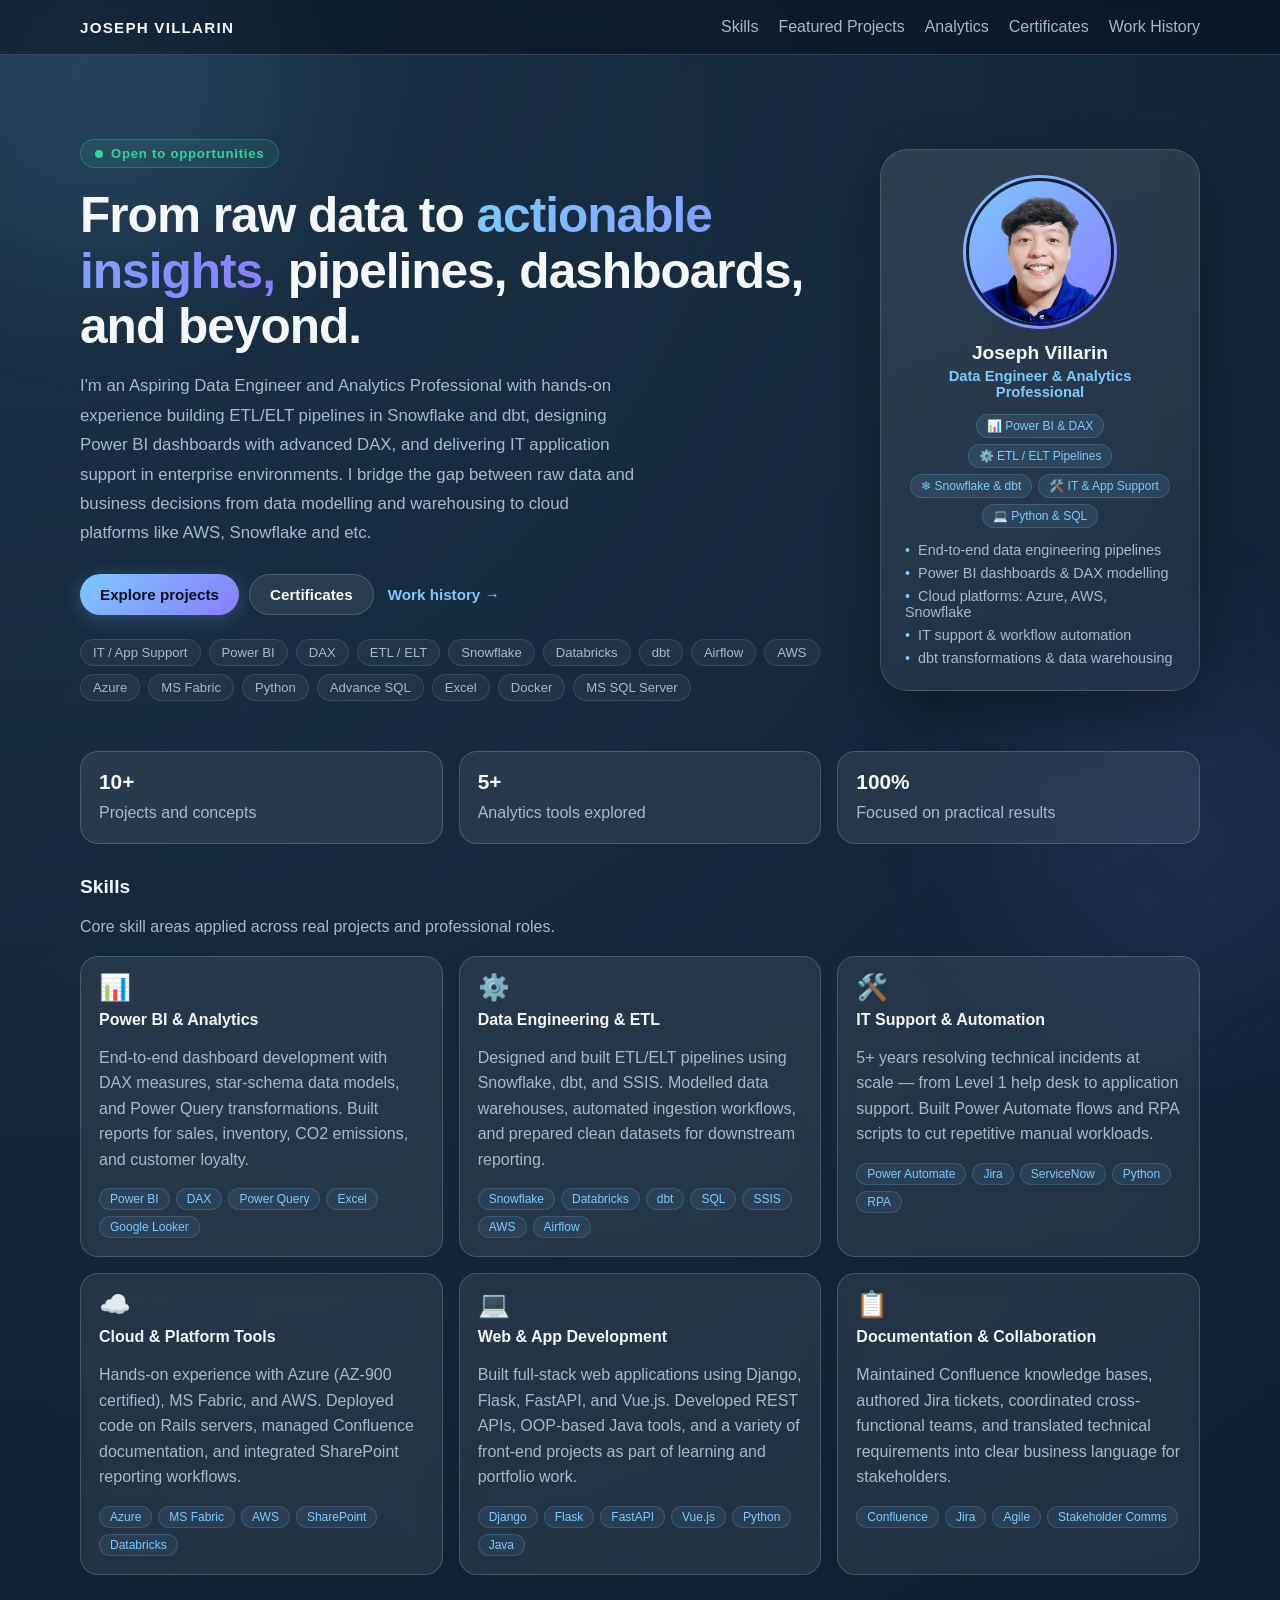
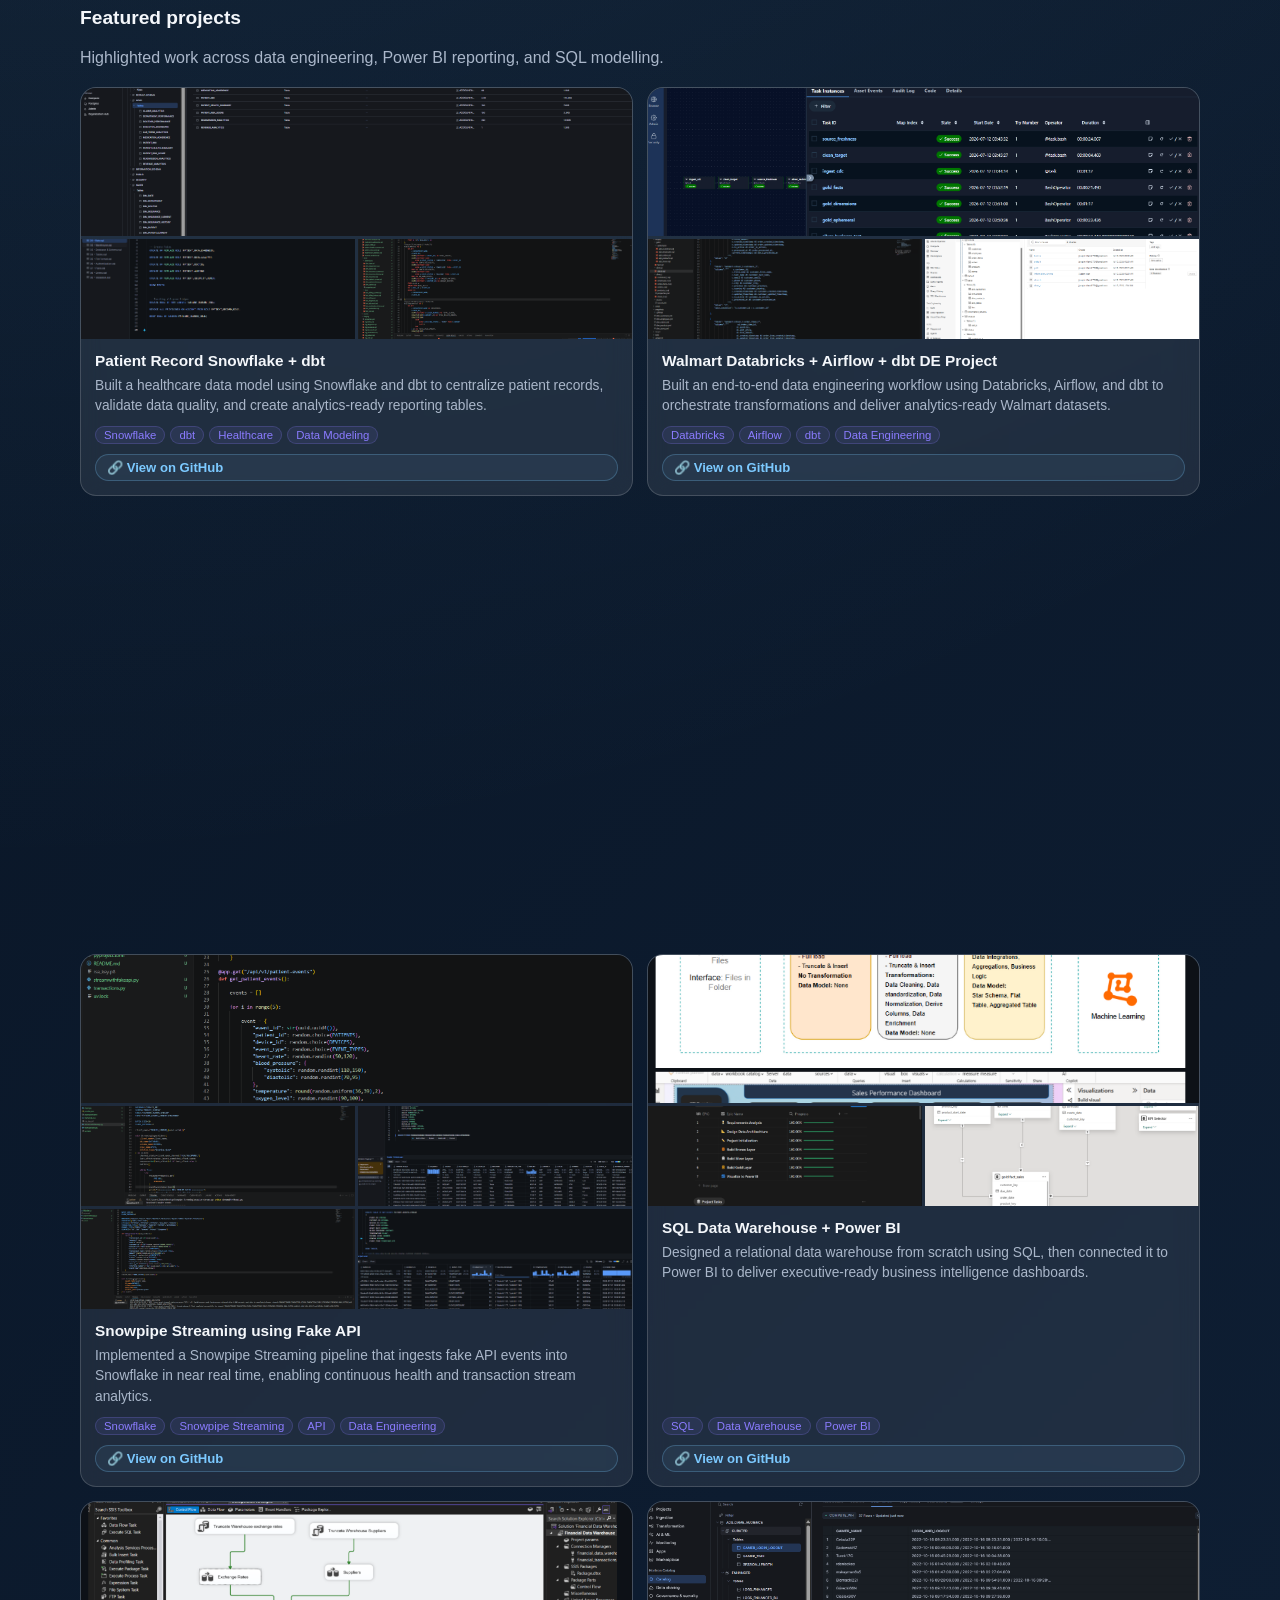
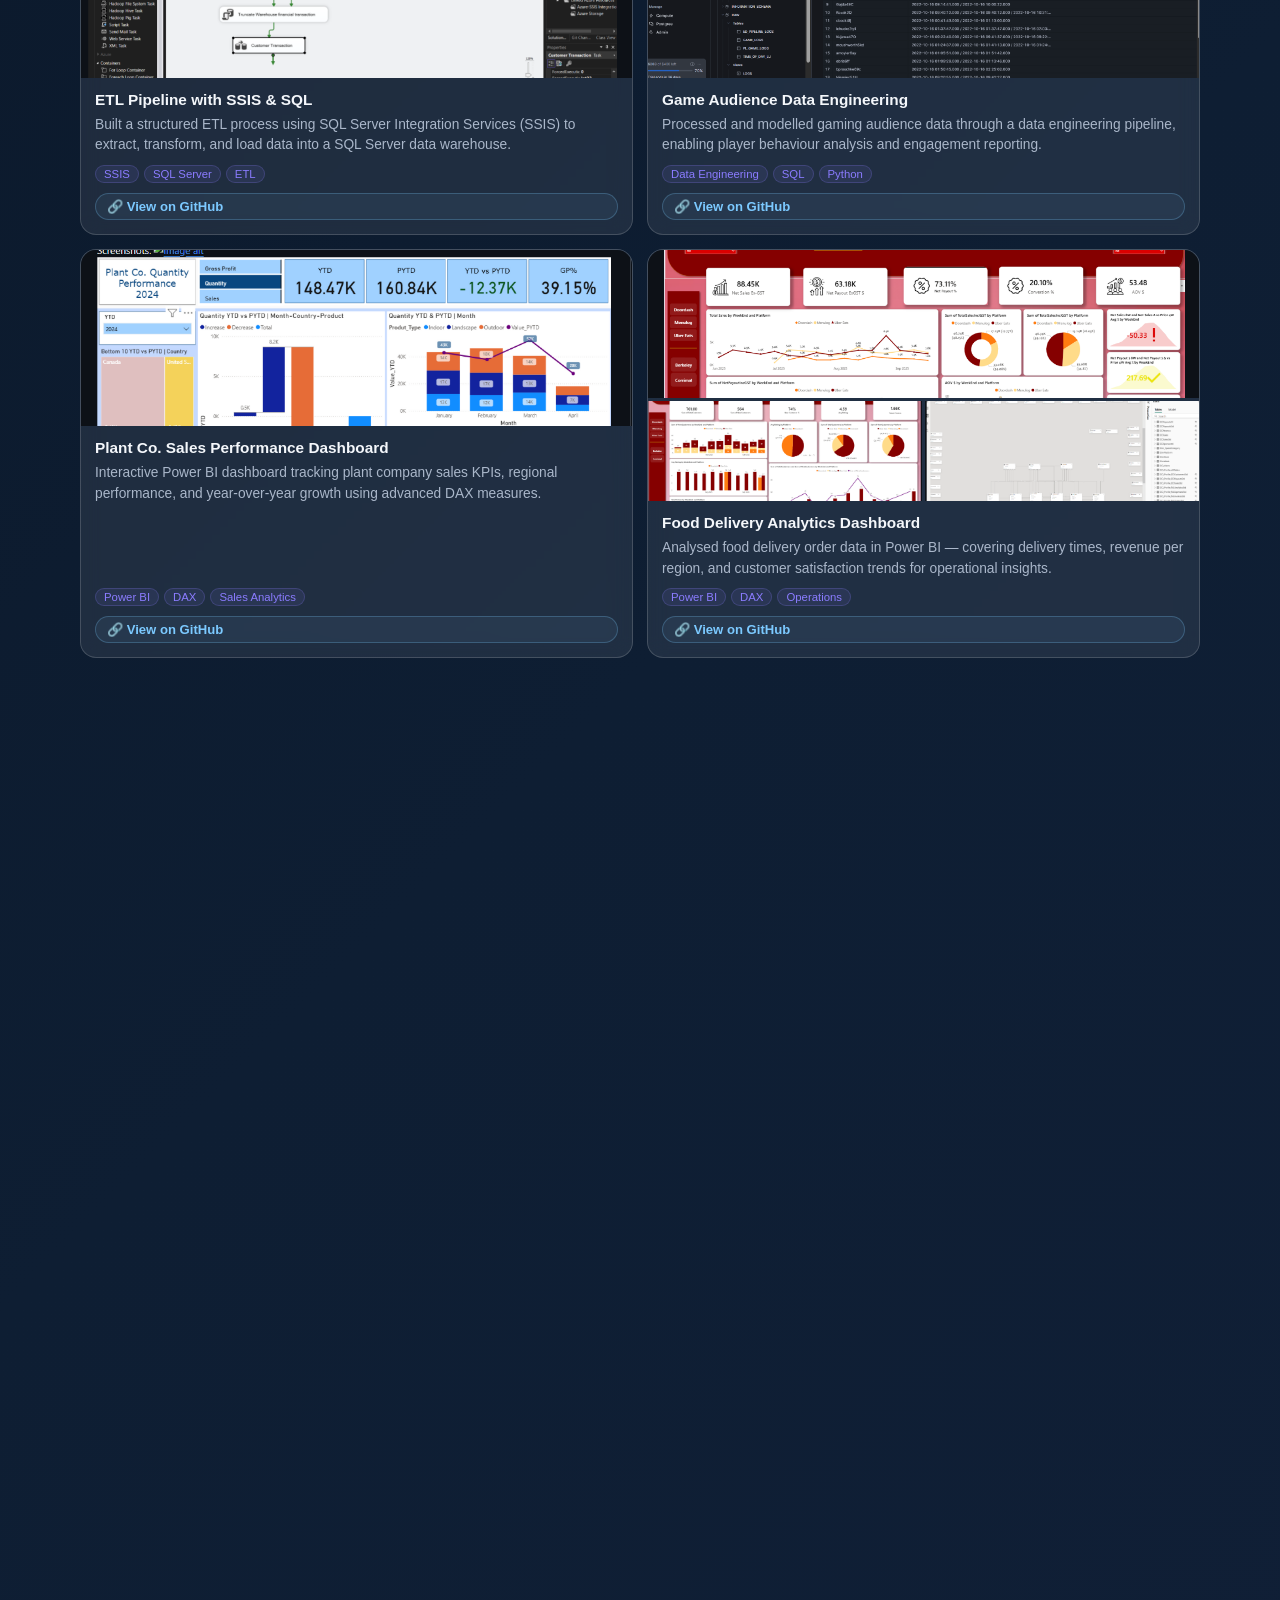
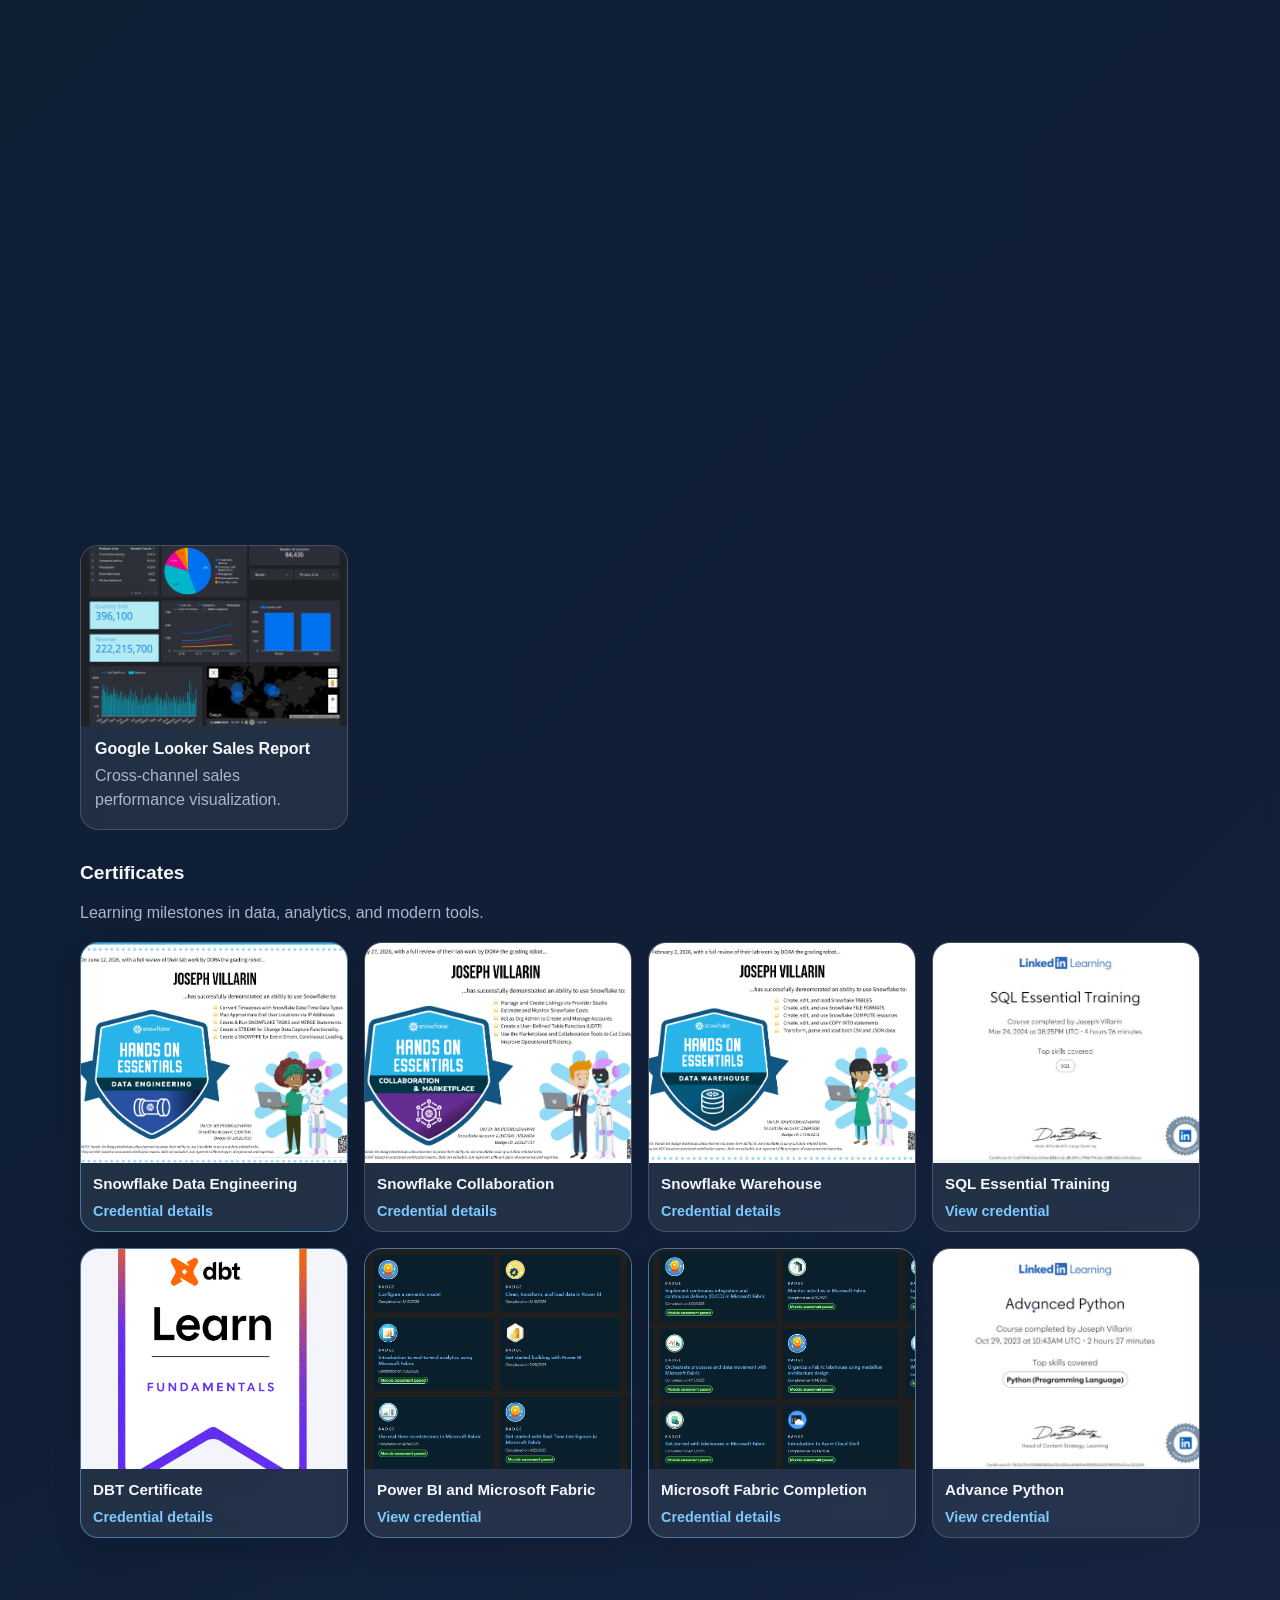
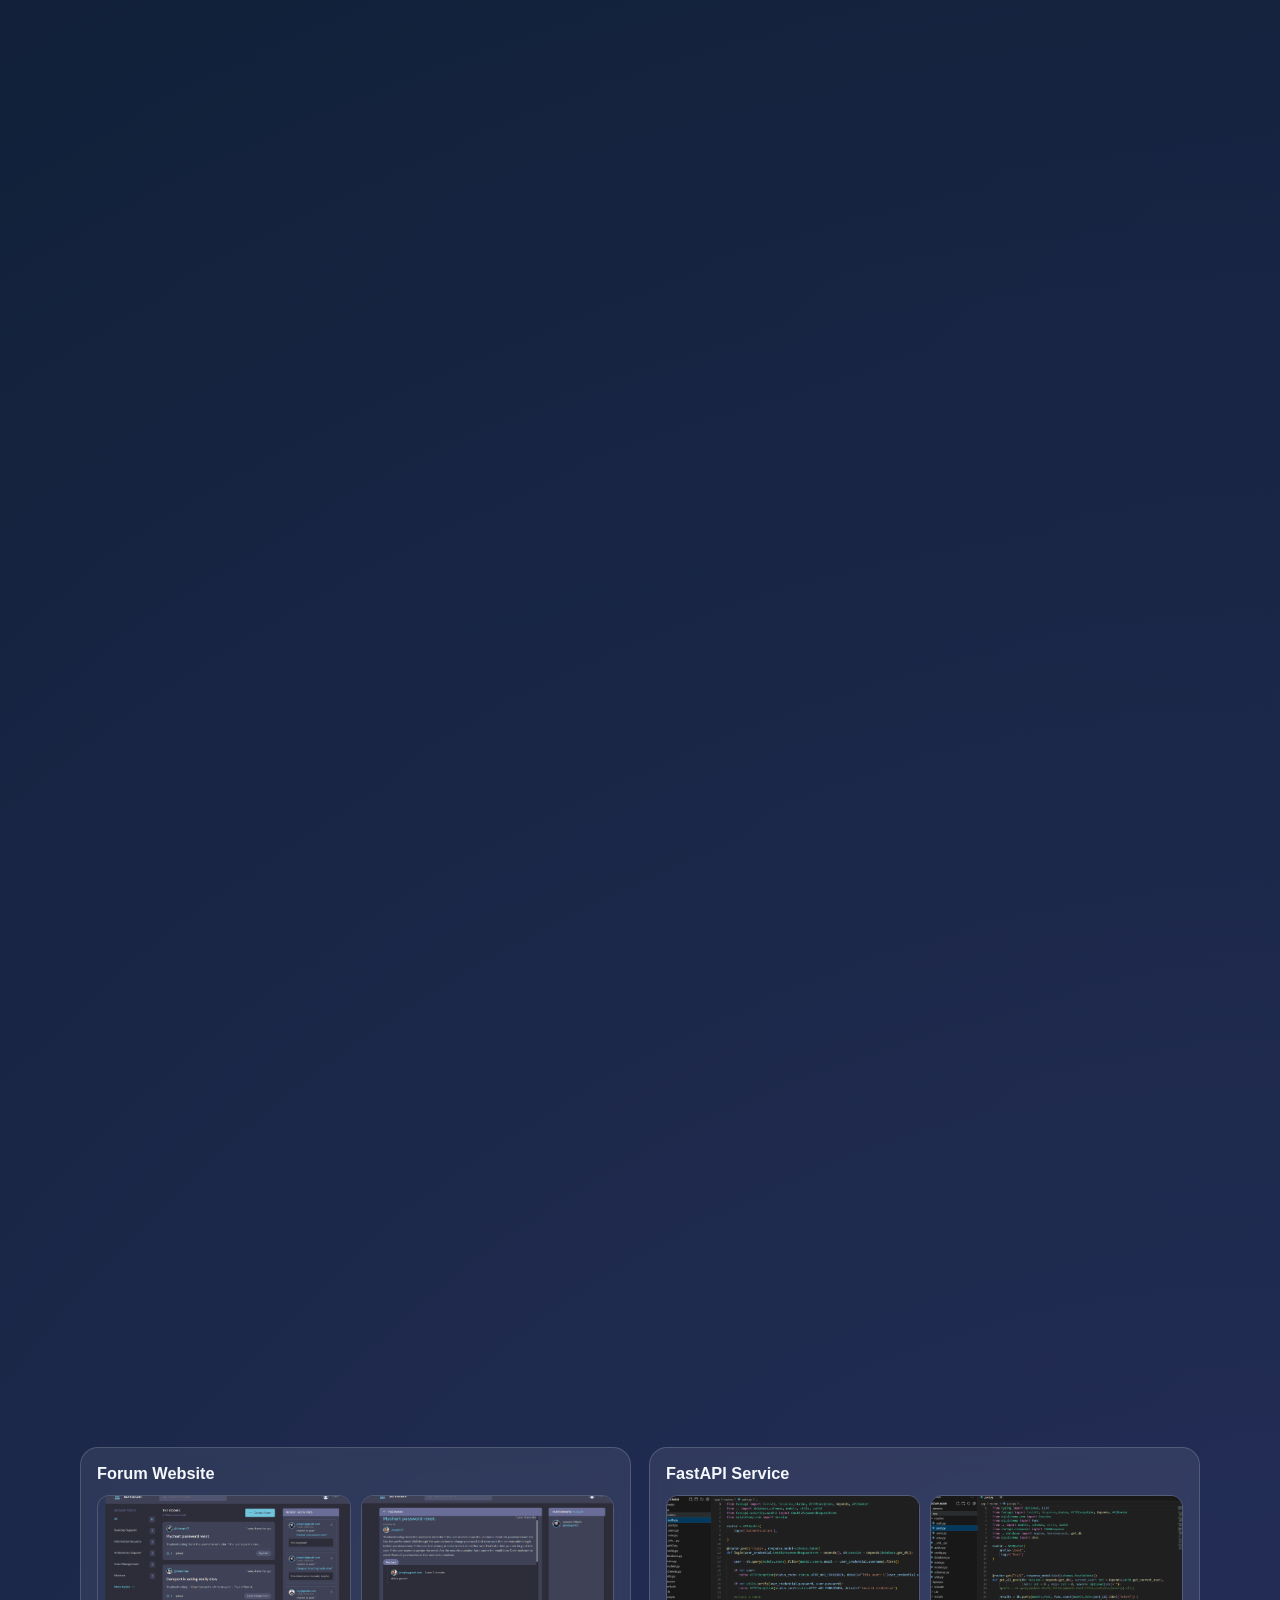
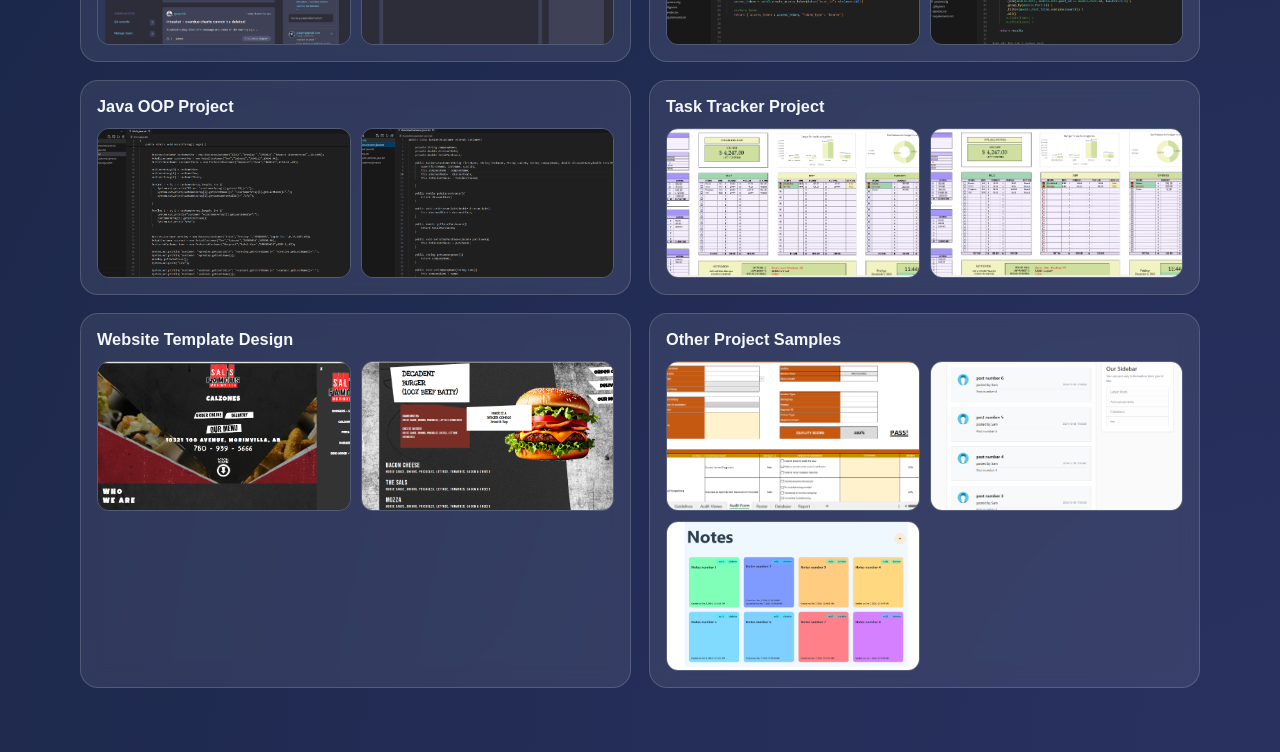
==== commit abe0c599: "Updated featured section" ====
--- a/index.html
+++ b/index.html
@@ -50,7 +50,7 @@
             <span class="chip">Azure</span>
             <span class="chip">MS Fabric</span>
             <span class="chip">Python</span>
-            <span class="chip">SQL</span>
+            <span class="chip">Advance SQL</span>
             <span class="chip">Excel</span>
             <span class="chip">Docker</span>
             <span class="chip">MS SQL Server</span>
@@ -162,6 +162,20 @@
           <p>Highlighted work across data engineering, Power BI reporting, and SQL modelling.</p>
         </div>
         <div class="featured-projects-grid">
+
+          <article class="featured-project-card">
+            <div class="fp-images fp-multi">
+              <img src="Featured%20Project/patient%20record%20snowflake.png" alt="Patient record Snowflake project screenshot 1" />
+              <img src="Featured%20Project/patient%20record%20snowflake%20workspace.png" alt="Patient record Snowflake workspace screenshot 2" />
+              <img src="Featured%20Project/patient%20record%20dbt.png" alt="Patient record dbt models screenshot 3" />
+            </div>
+            <div class="fp-body">
+              <h4>Patient Record Snowflake + dbt</h4>
+              <p>Built a healthcare data model using Snowflake and dbt to centralize patient records, validate data quality, and create analytics-ready reporting tables.</p>
+              <div class="fp-tags"><span>Snowflake</span><span>dbt</span><span>Healthcare</span><span>Data Modeling</span></div>
+              <a class="fp-link" href="https://github.com/joseph0327/Patient-Record-Snowflake-DBT" target="_blank" rel="noreferrer">&#128279; View on GitHub</a>
+            </div>
+          </article>
 
           <article class="featured-project-card">
             <div class="fp-images fp-multi">
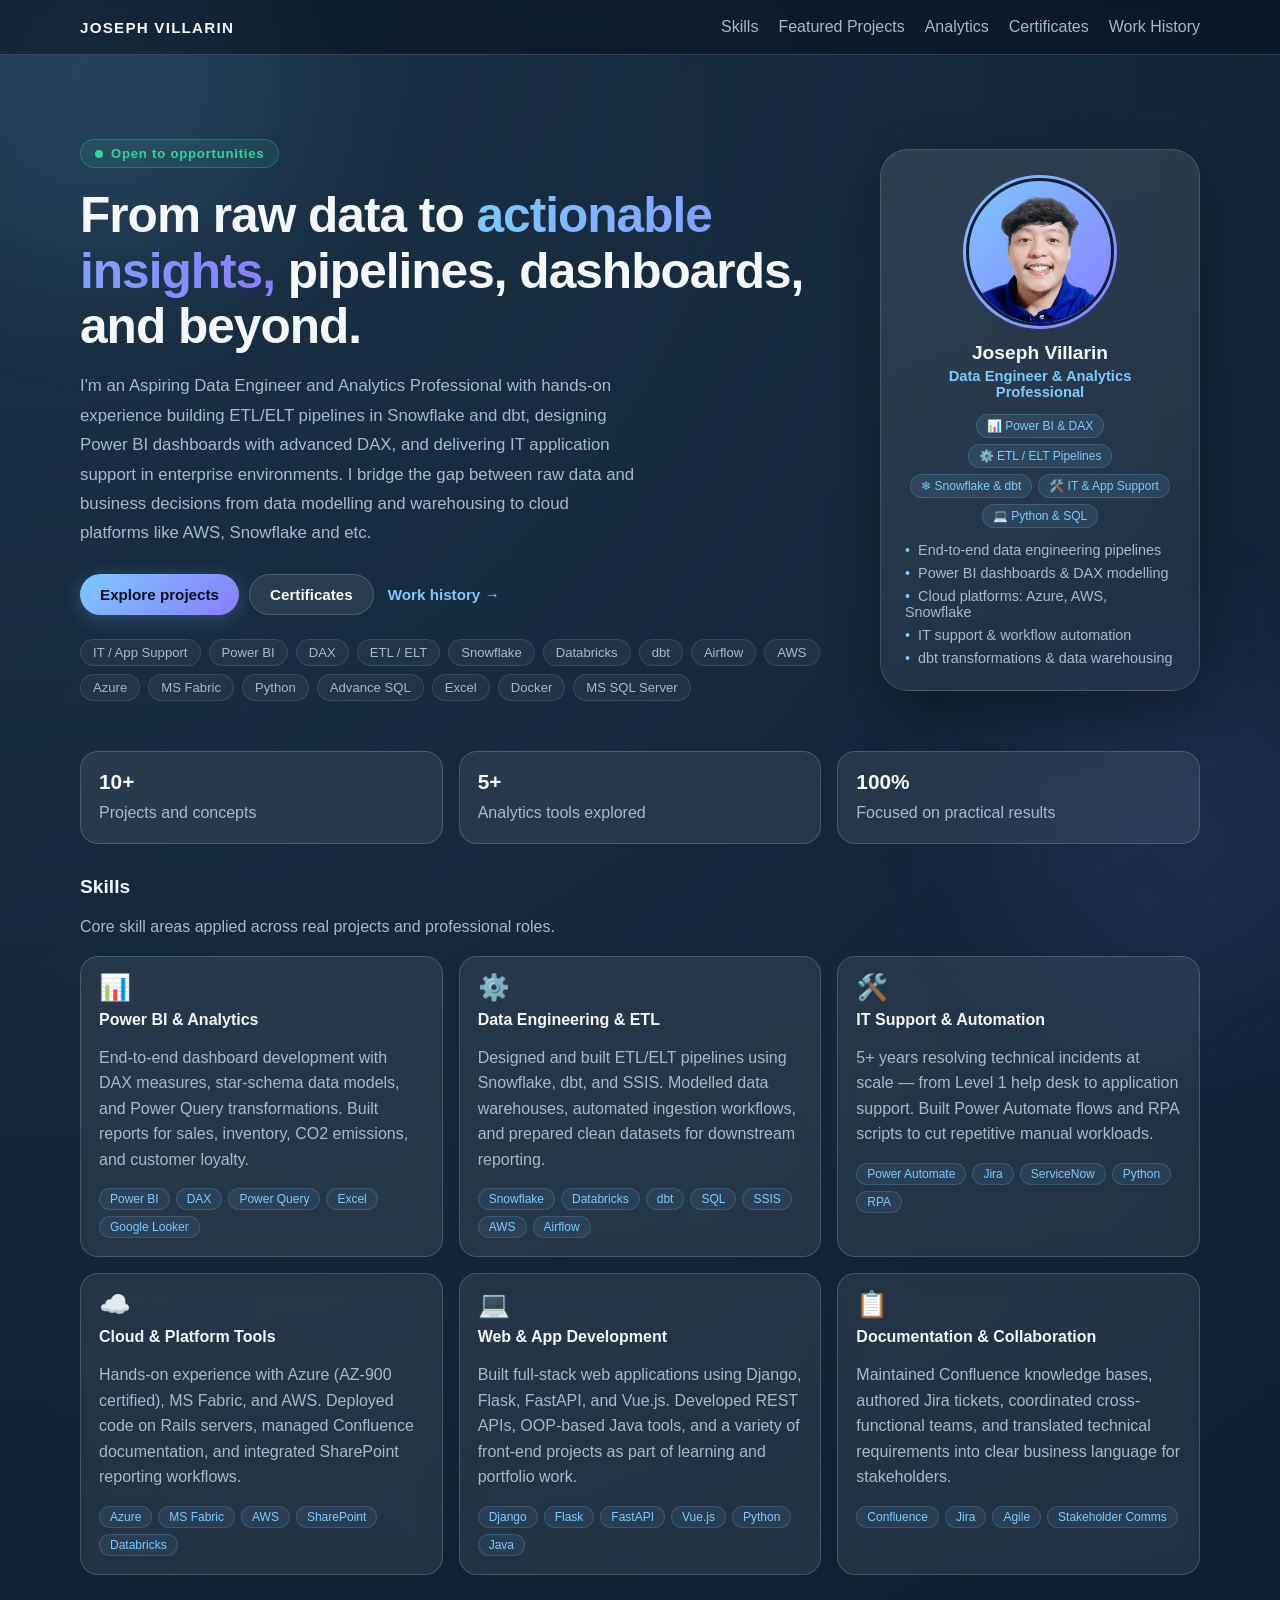
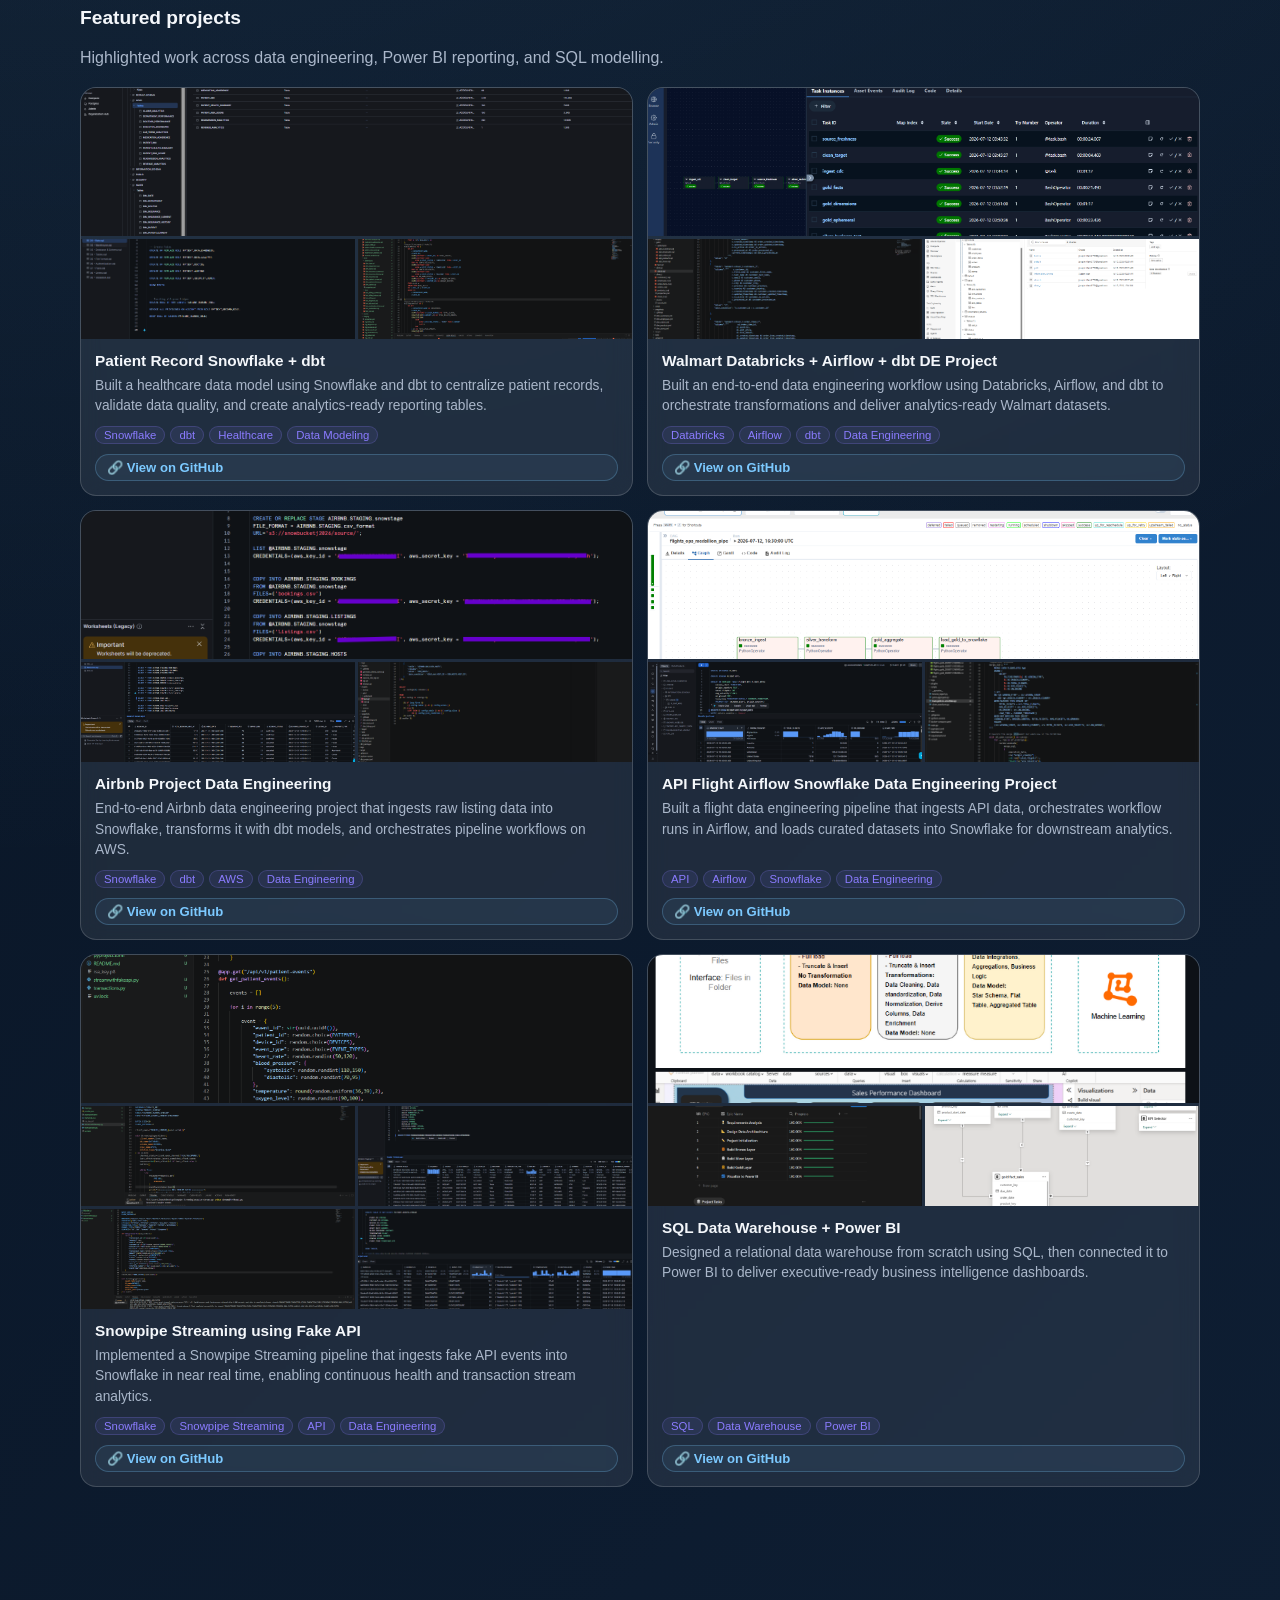
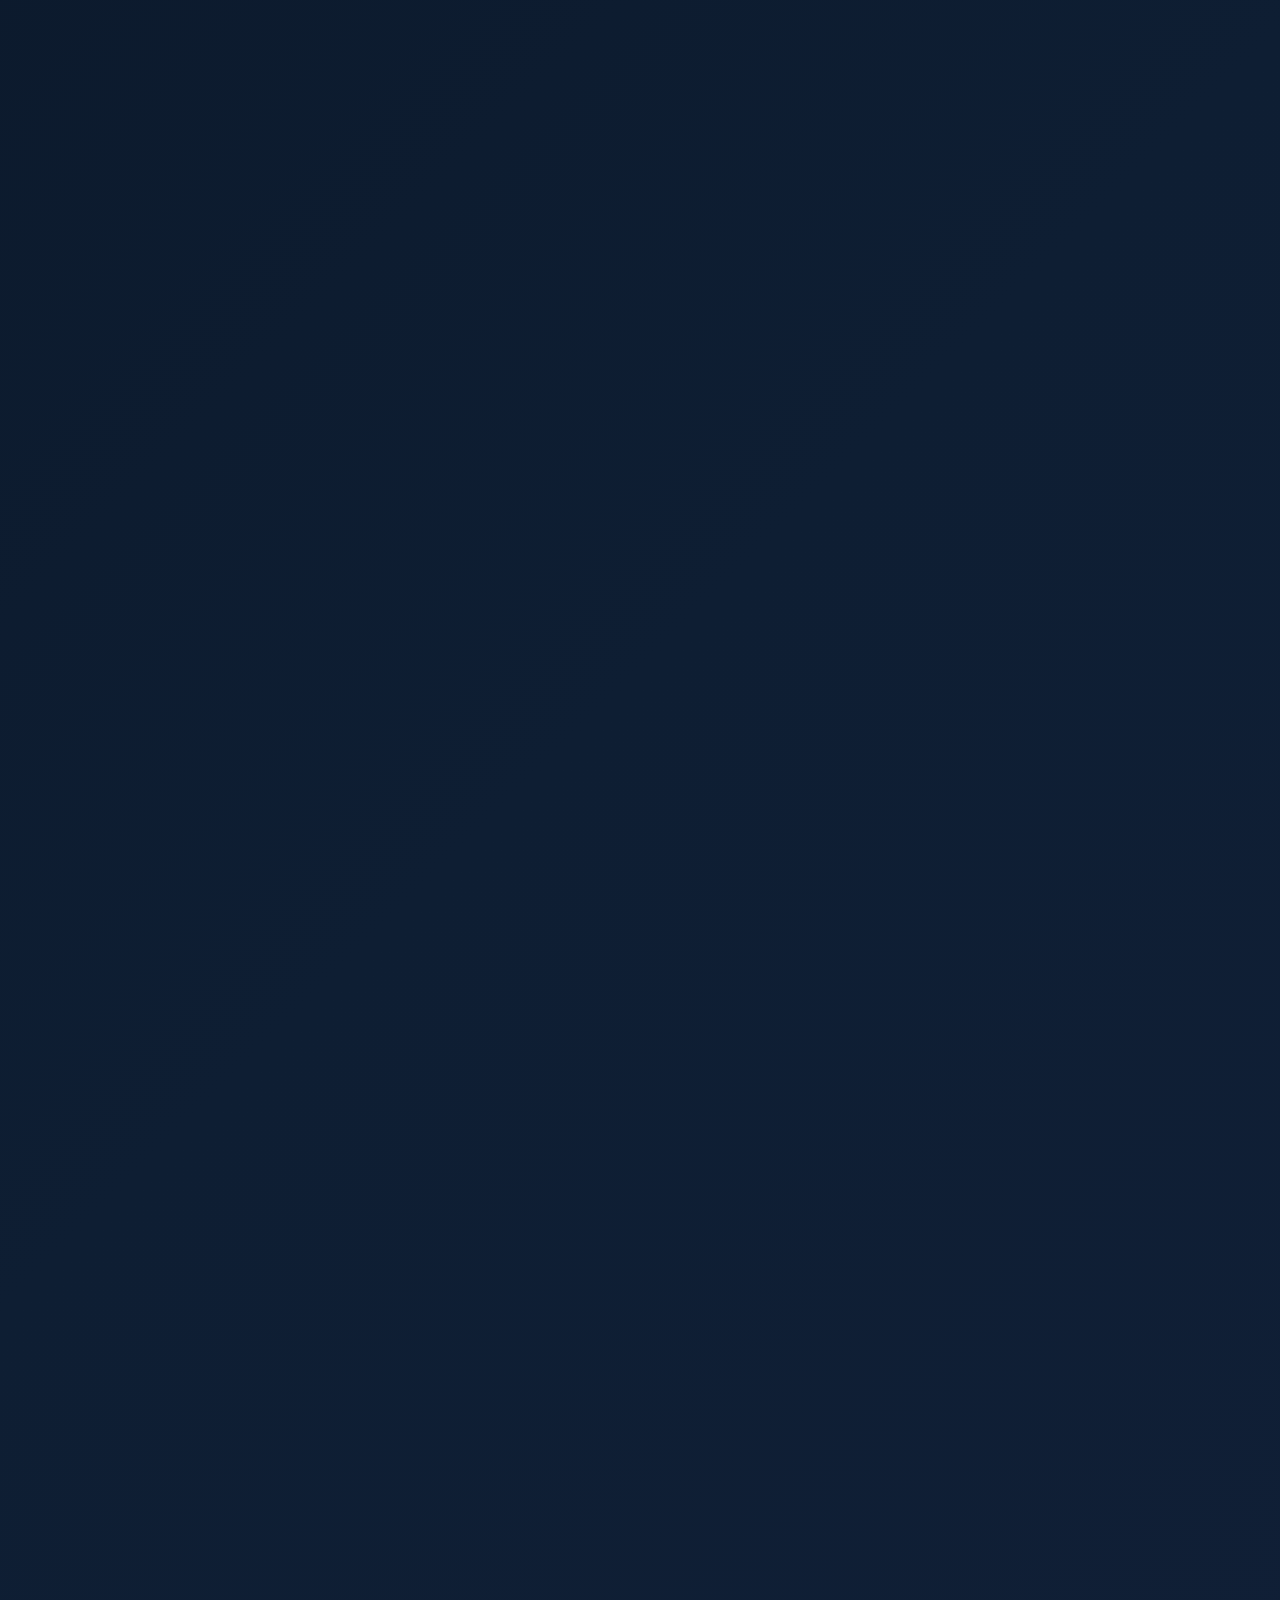
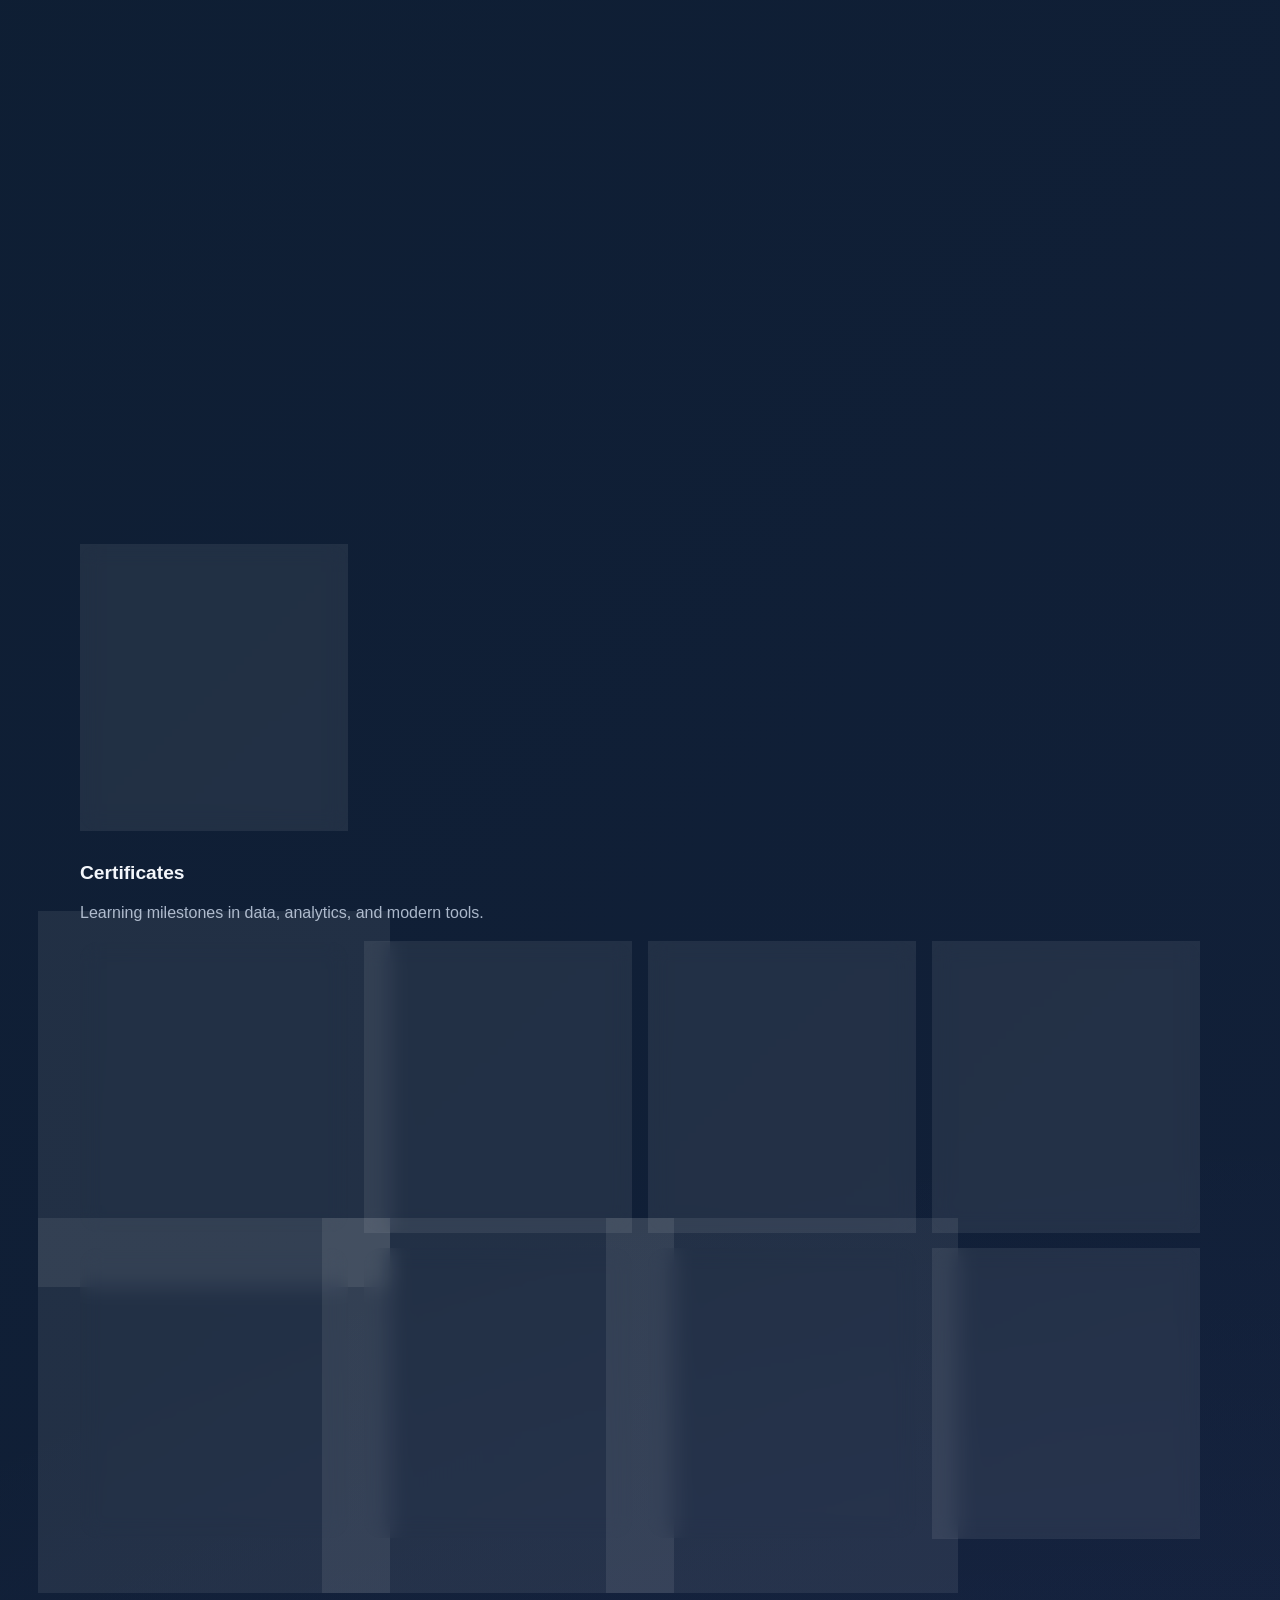
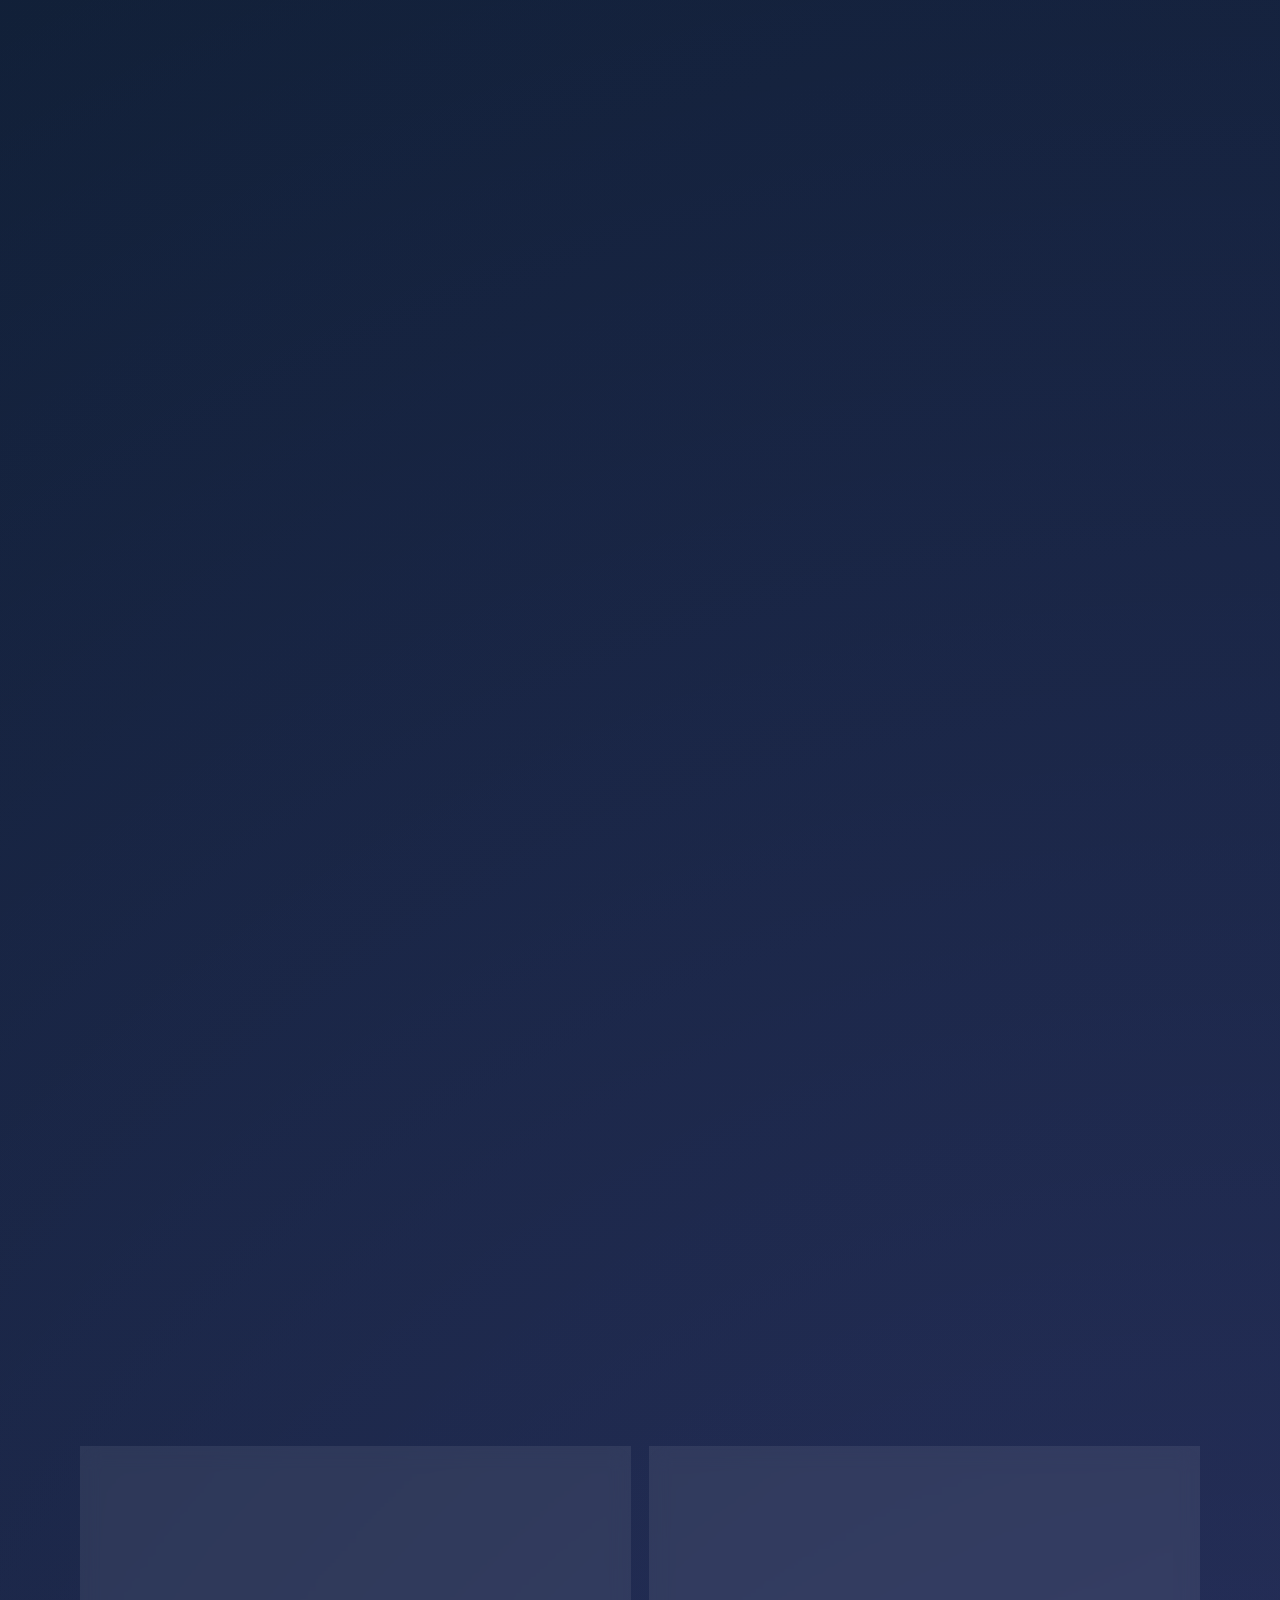
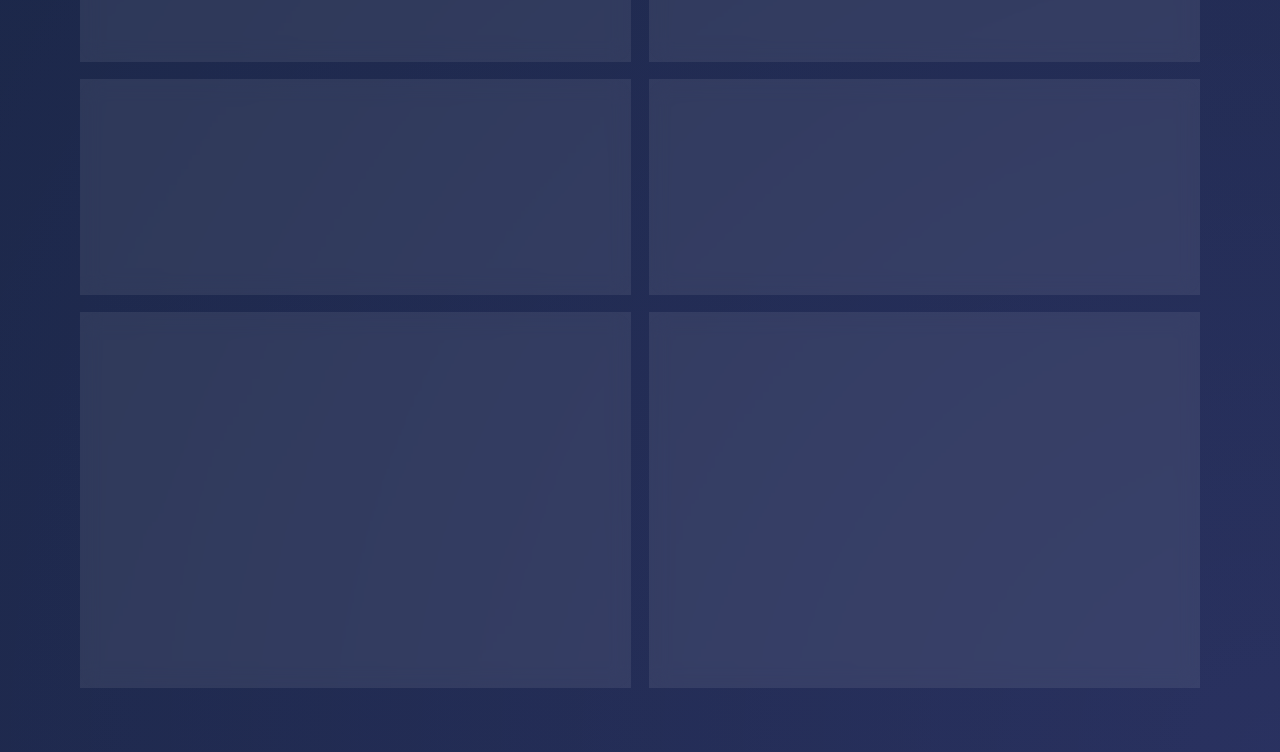
==== commit c8e8e65f: "Updated featured section" ====
--- a/index.html
+++ b/index.html
@@ -3,7 +3,7 @@
 <head>
   <meta charset="UTF-8" />
   <meta name="viewport" content="width=device-width, initial-scale=1.0" />
-  <title>Joseph Villarin | Data & Automation Portfolio</title>
+  <title>Joseph Villarin | Data & IT Experience Portfolio</title>
   <link rel="stylesheet" href="style.css" />
 </head>
 <body>
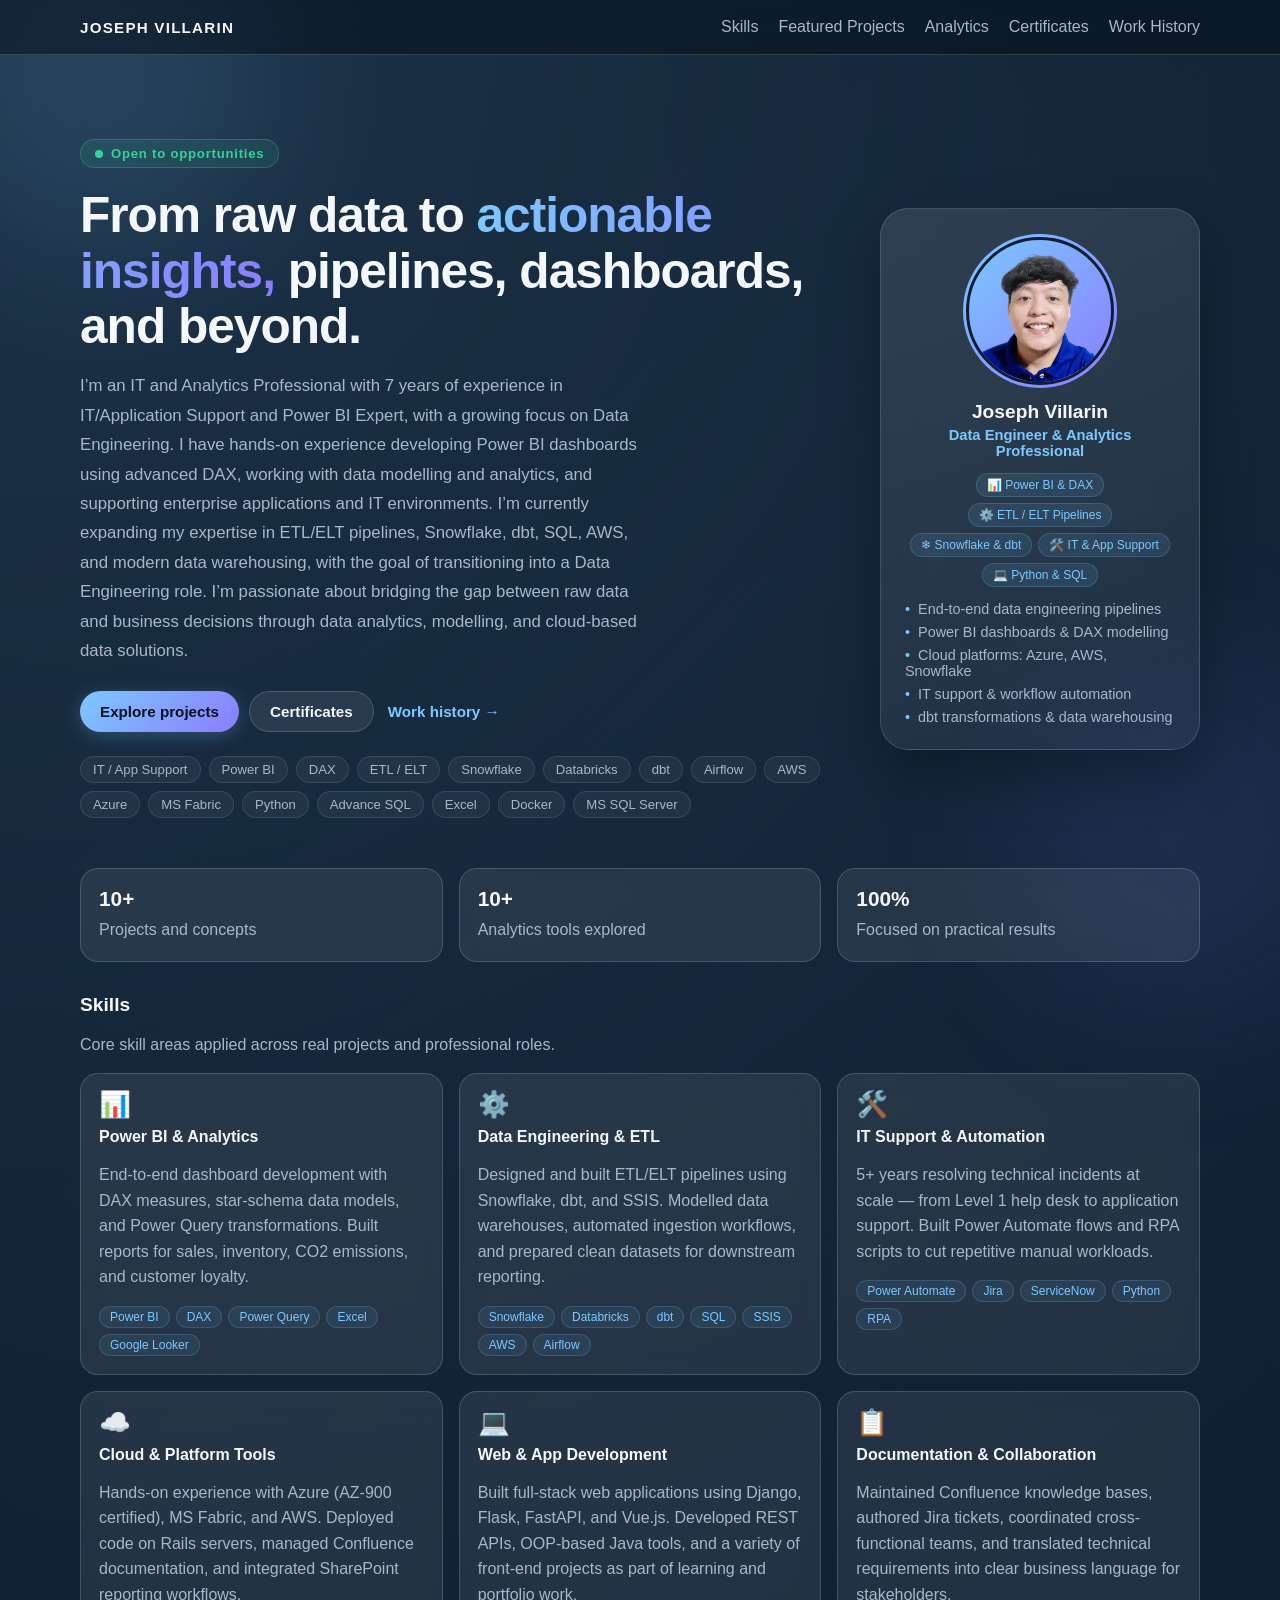
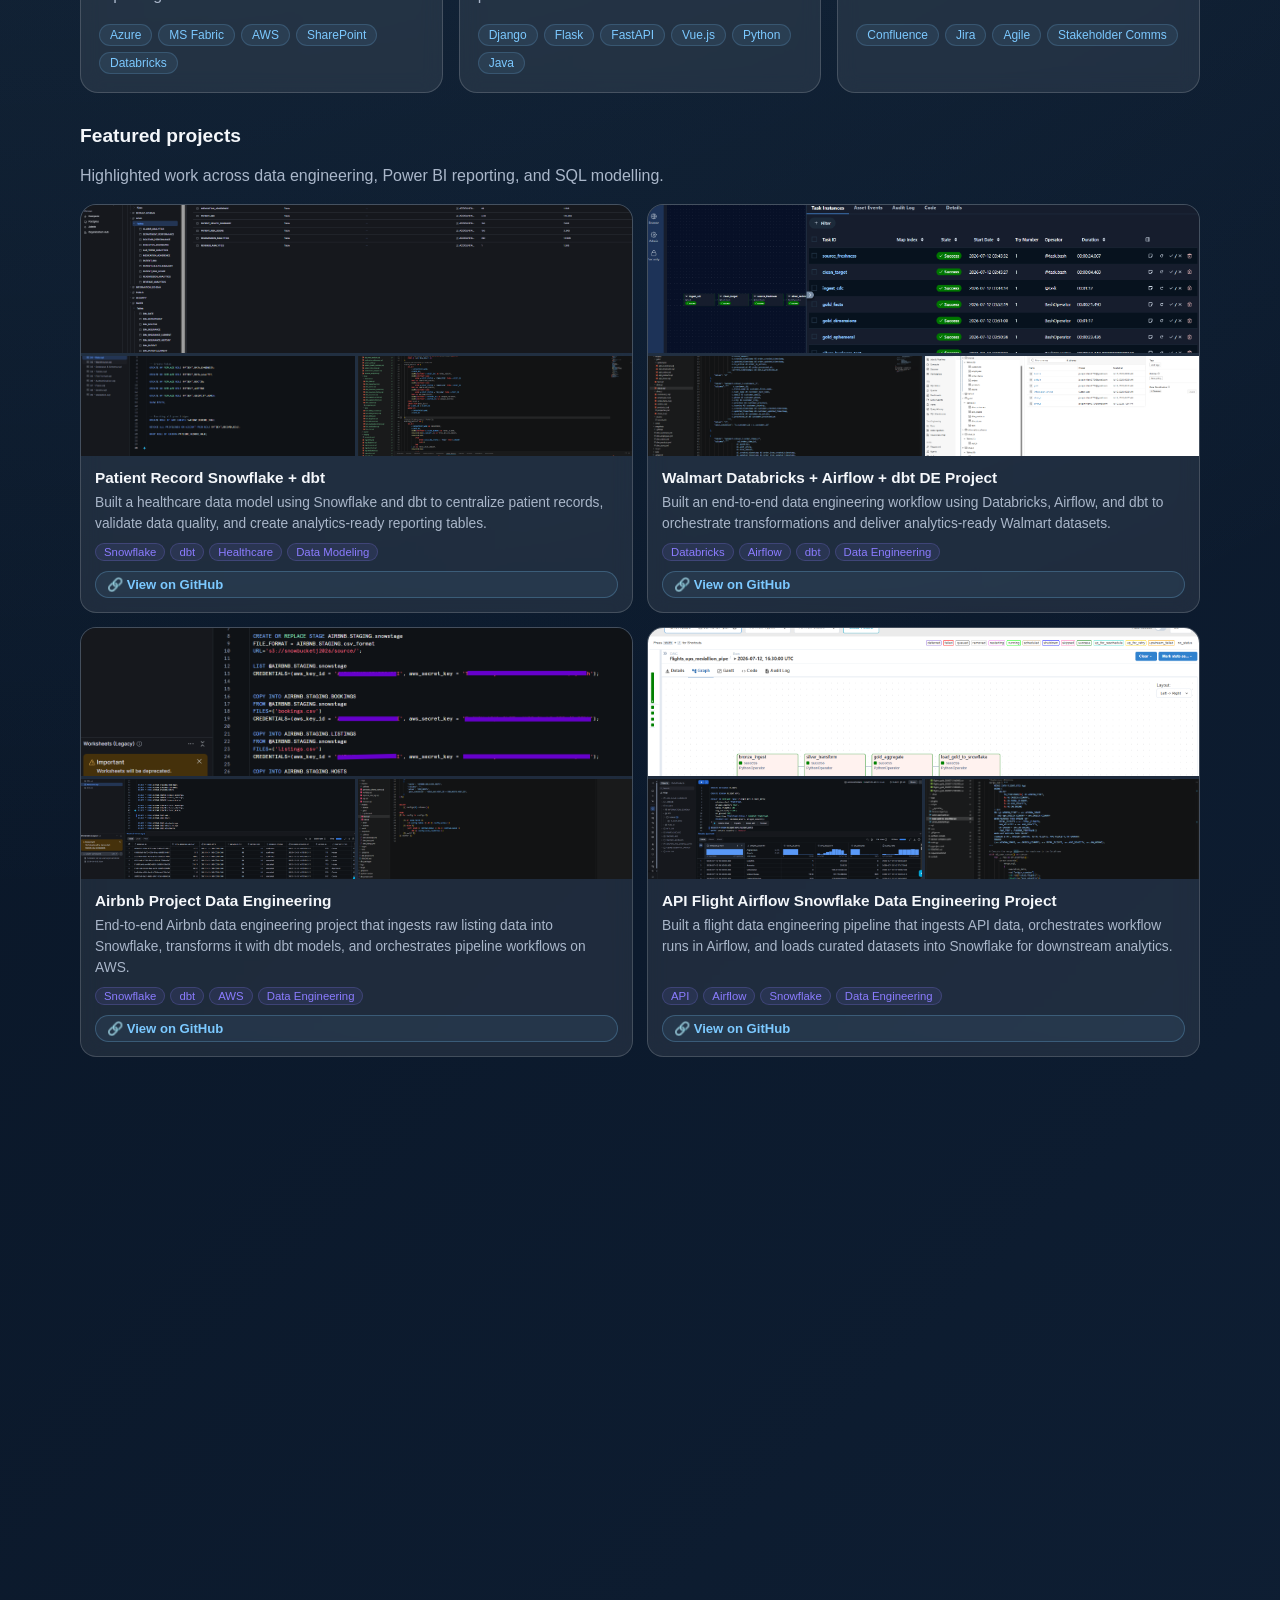
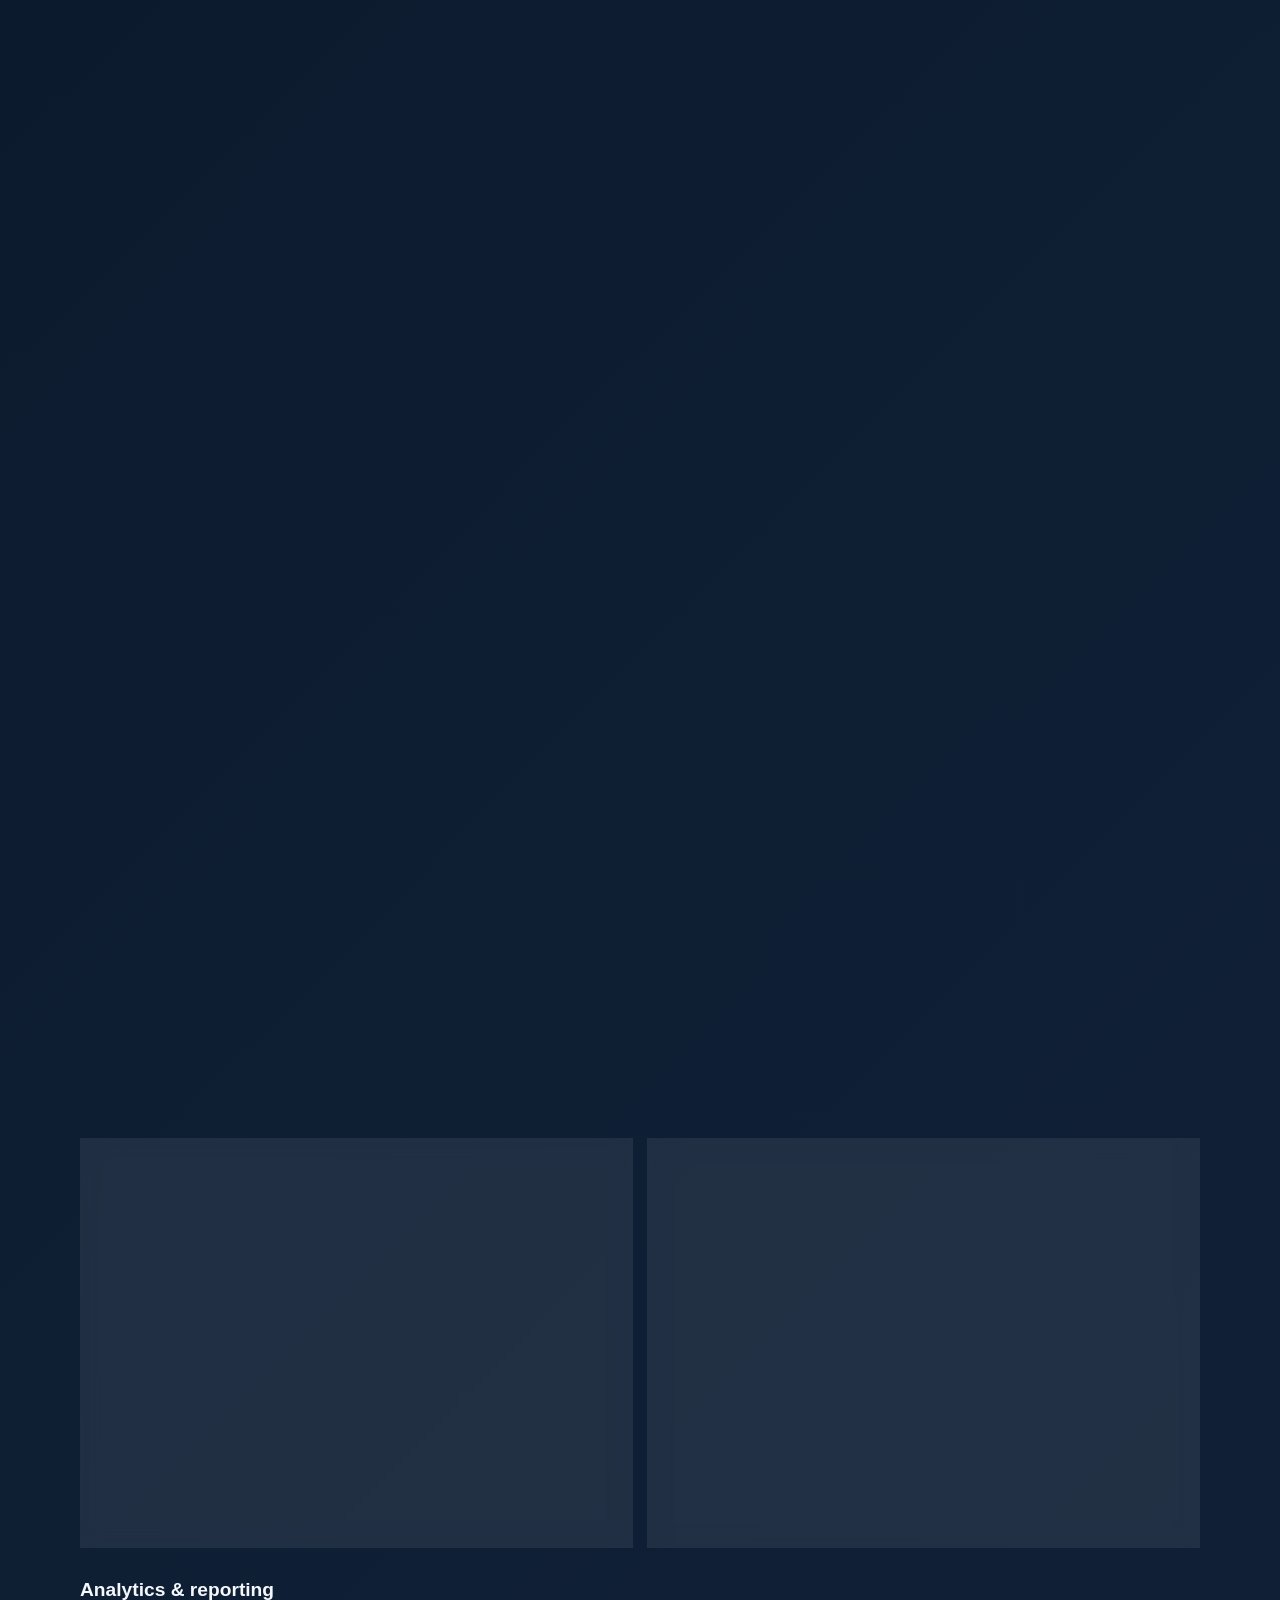
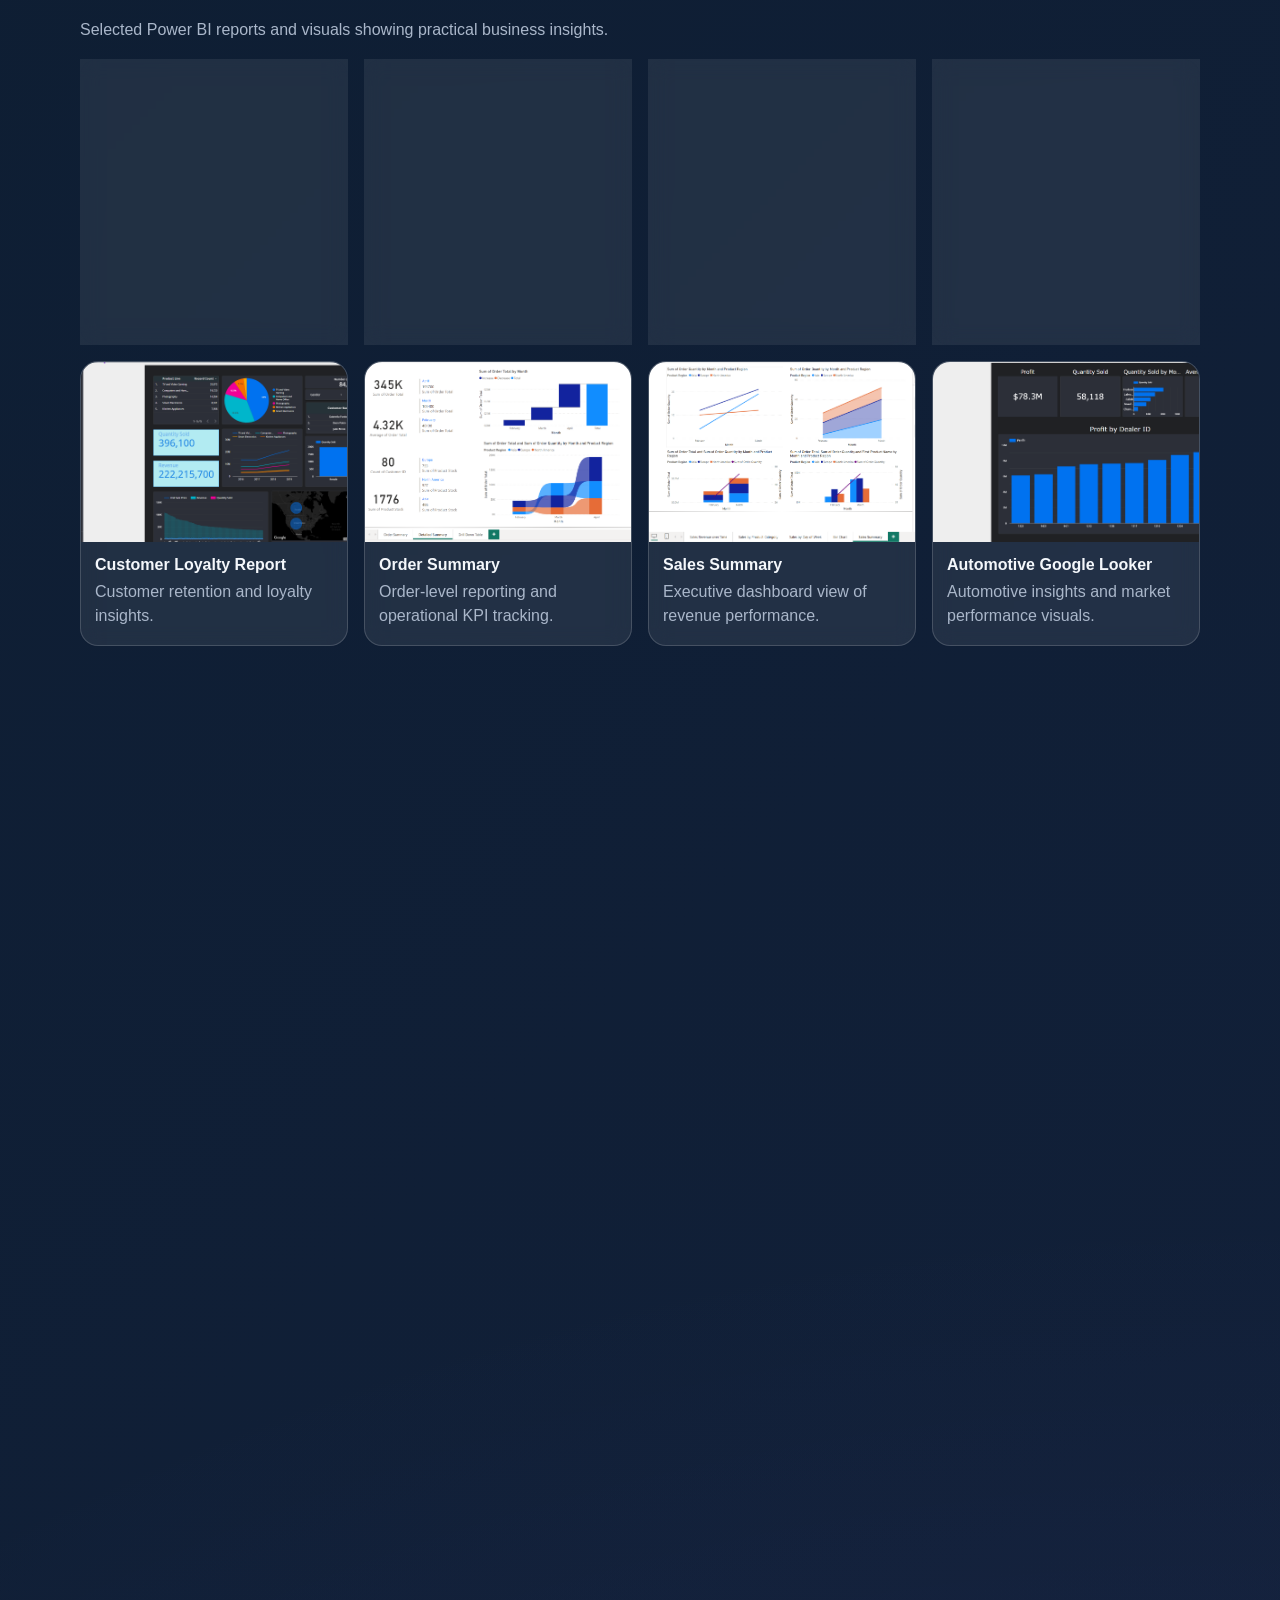
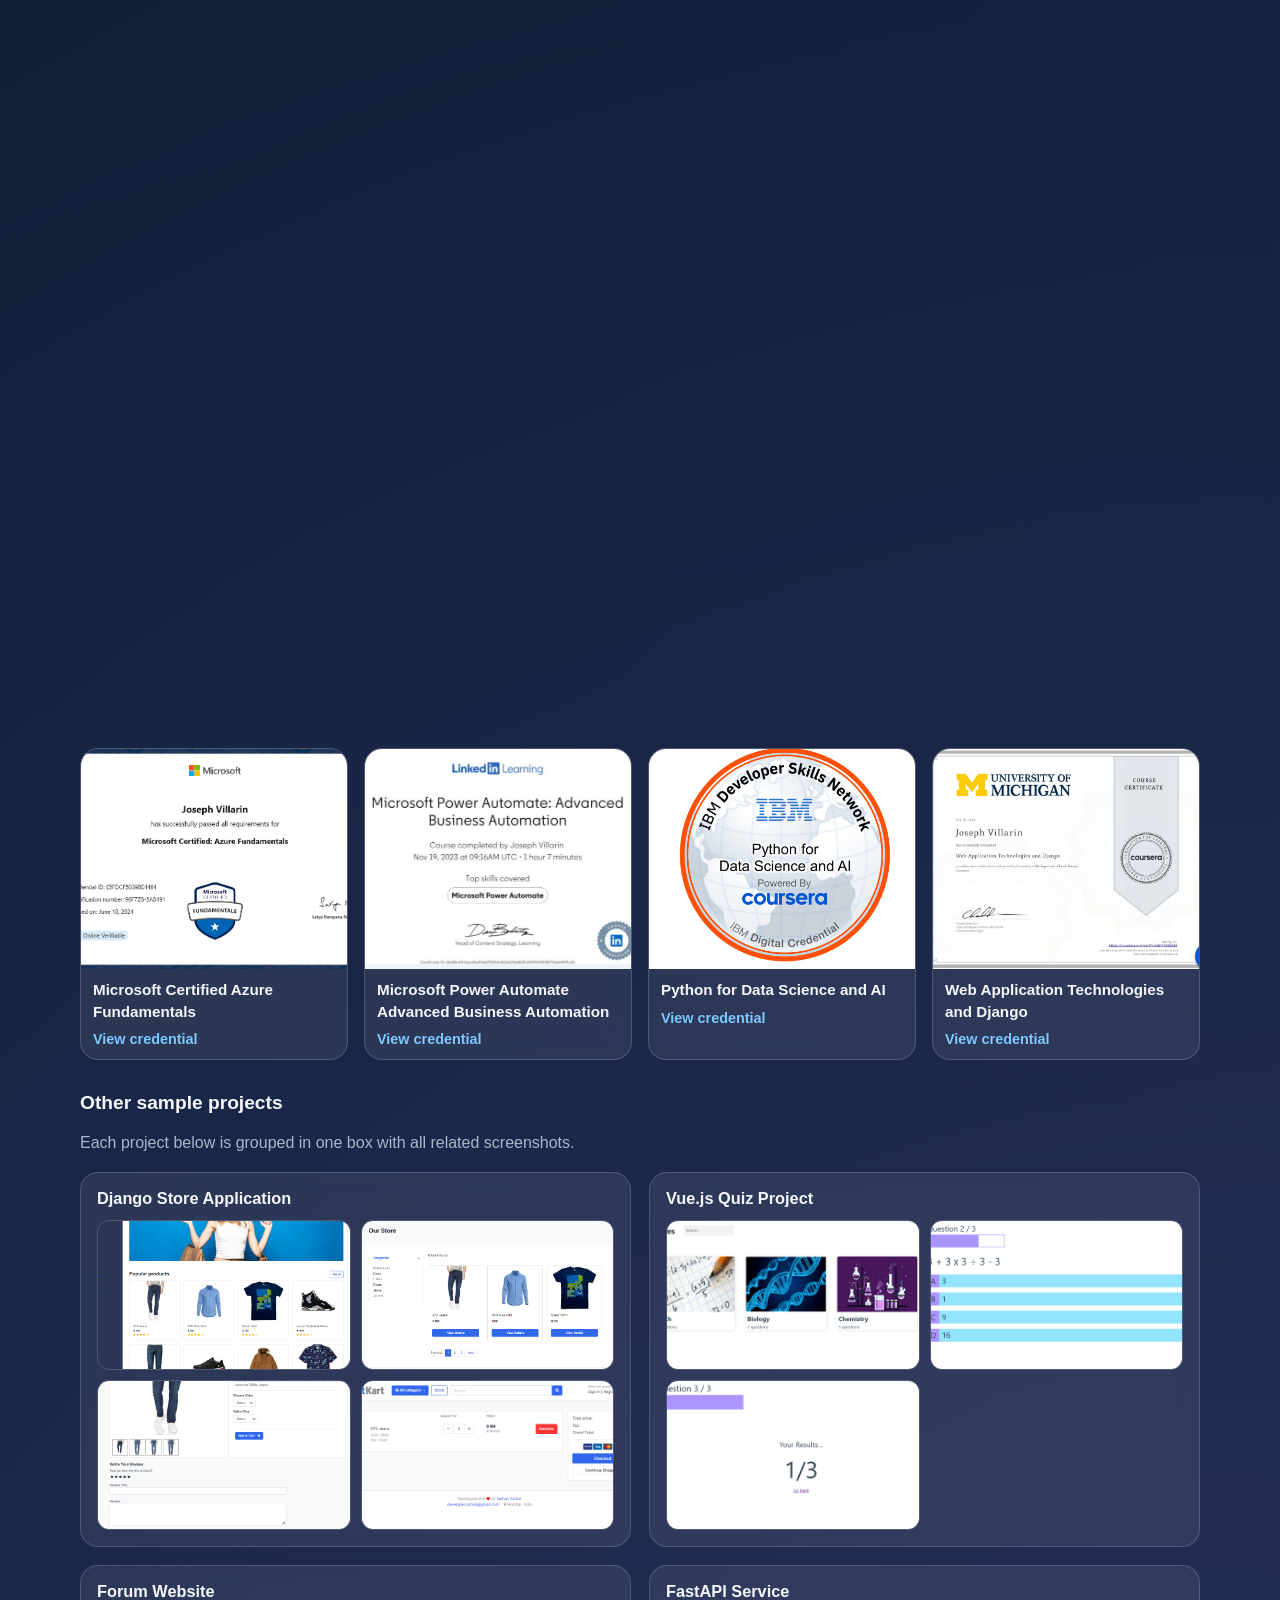
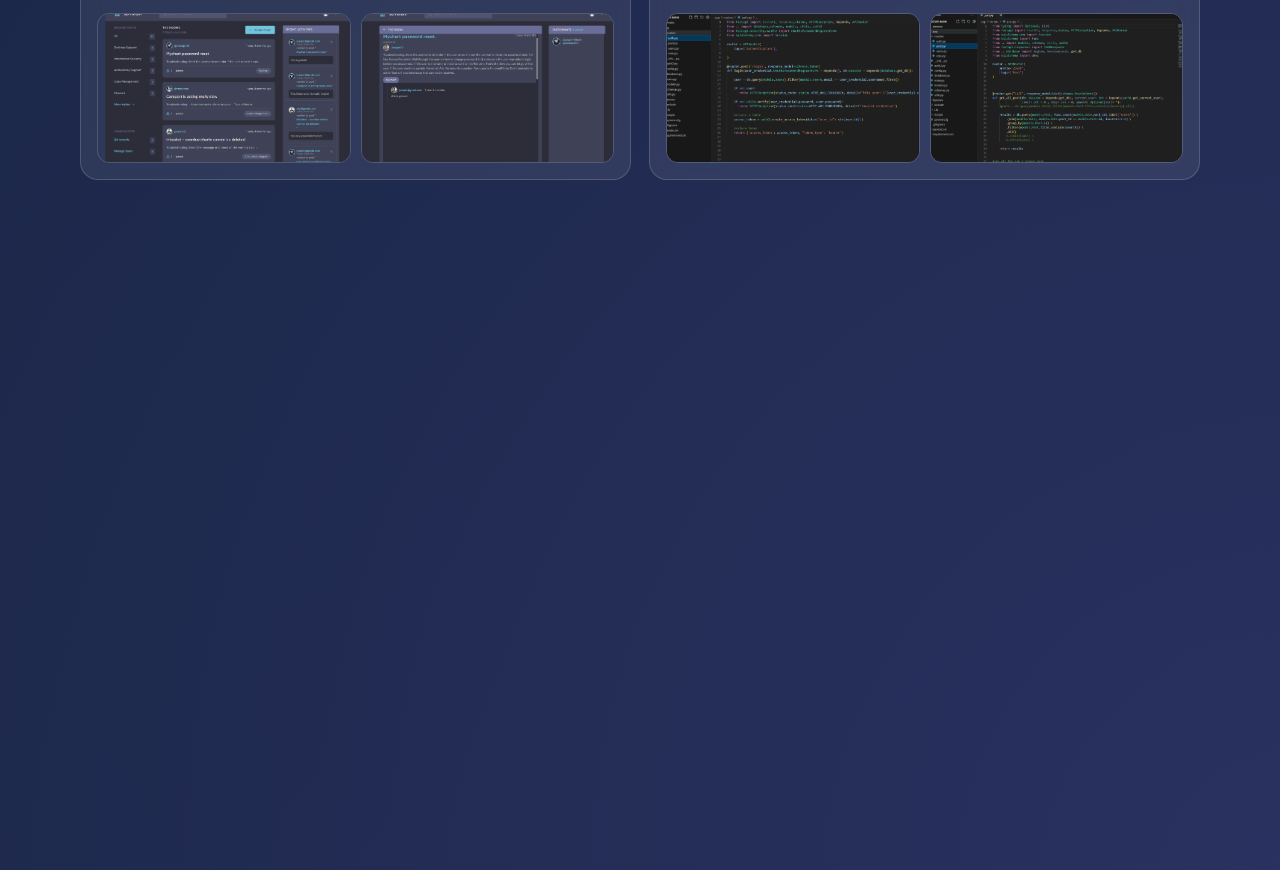
==== commit bd46c3bf: "Updated Main Page" ====
--- a/index.html
+++ b/index.html
@@ -30,7 +30,7 @@
           <div class="status-badge"><span class="status-dot"></span>Open to opportunities</div>
           <h1>From raw data to <span class="hero-gradient">actionable insights,</span> pipelines, dashboards, and beyond.</h1>
           <p class="intro">
-            I'm an Aspiring Data Engineer and Analytics Professional with hands-on experience building ETL/ELT pipelines in Snowflake and dbt, designing Power BI dashboards with advanced DAX, and delivering IT application support in enterprise environments. I bridge the gap between raw data and business decisions from data modelling and warehousing to cloud platforms like AWS, Snowflake and etc.
+            I’m an IT and Analytics Professional with 7 years of experience in IT/Application Support and Power BI Expert, with a growing focus on Data Engineering. I have hands-on experience developing Power BI dashboards using advanced DAX, working with data modelling and analytics, and supporting enterprise applications and IT environments. I’m currently expanding my expertise in ETL/ELT pipelines, Snowflake, dbt, SQL, AWS, and modern data warehousing, with the goal of transitioning into a Data Engineering role. I’m passionate about bridging the gap between raw data and business decisions through data analytics, modelling, and cloud-based data solutions.
           </p>
           <div class="actions">
             <a class="btn btn-primary" href="#featured-projects">Explore projects</a>
@@ -90,7 +90,7 @@
           <span>Projects and concepts</span>
         </article>
         <article class="stat-card">
-          <strong>5+</strong>
+          <strong>10+</strong>
           <span>Analytics tools explored</span>
         </article>
         <article class="stat-card">
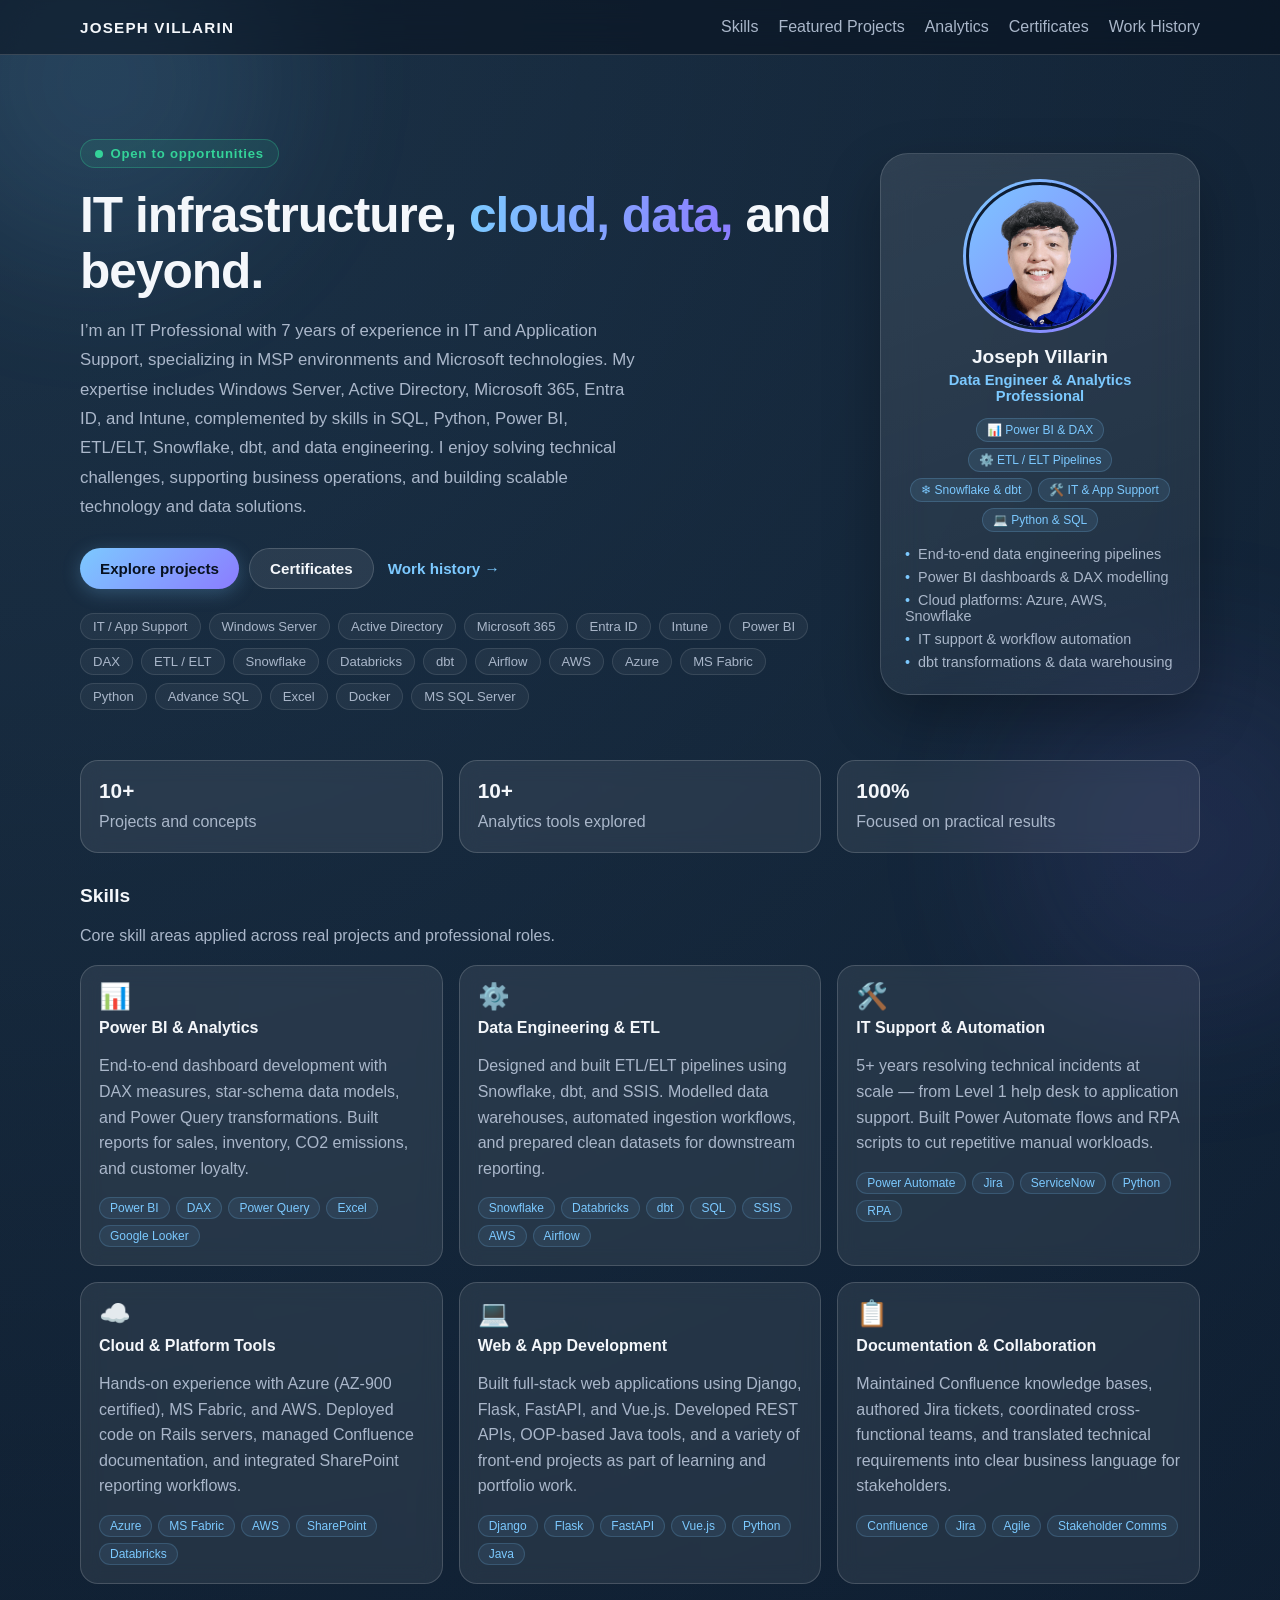
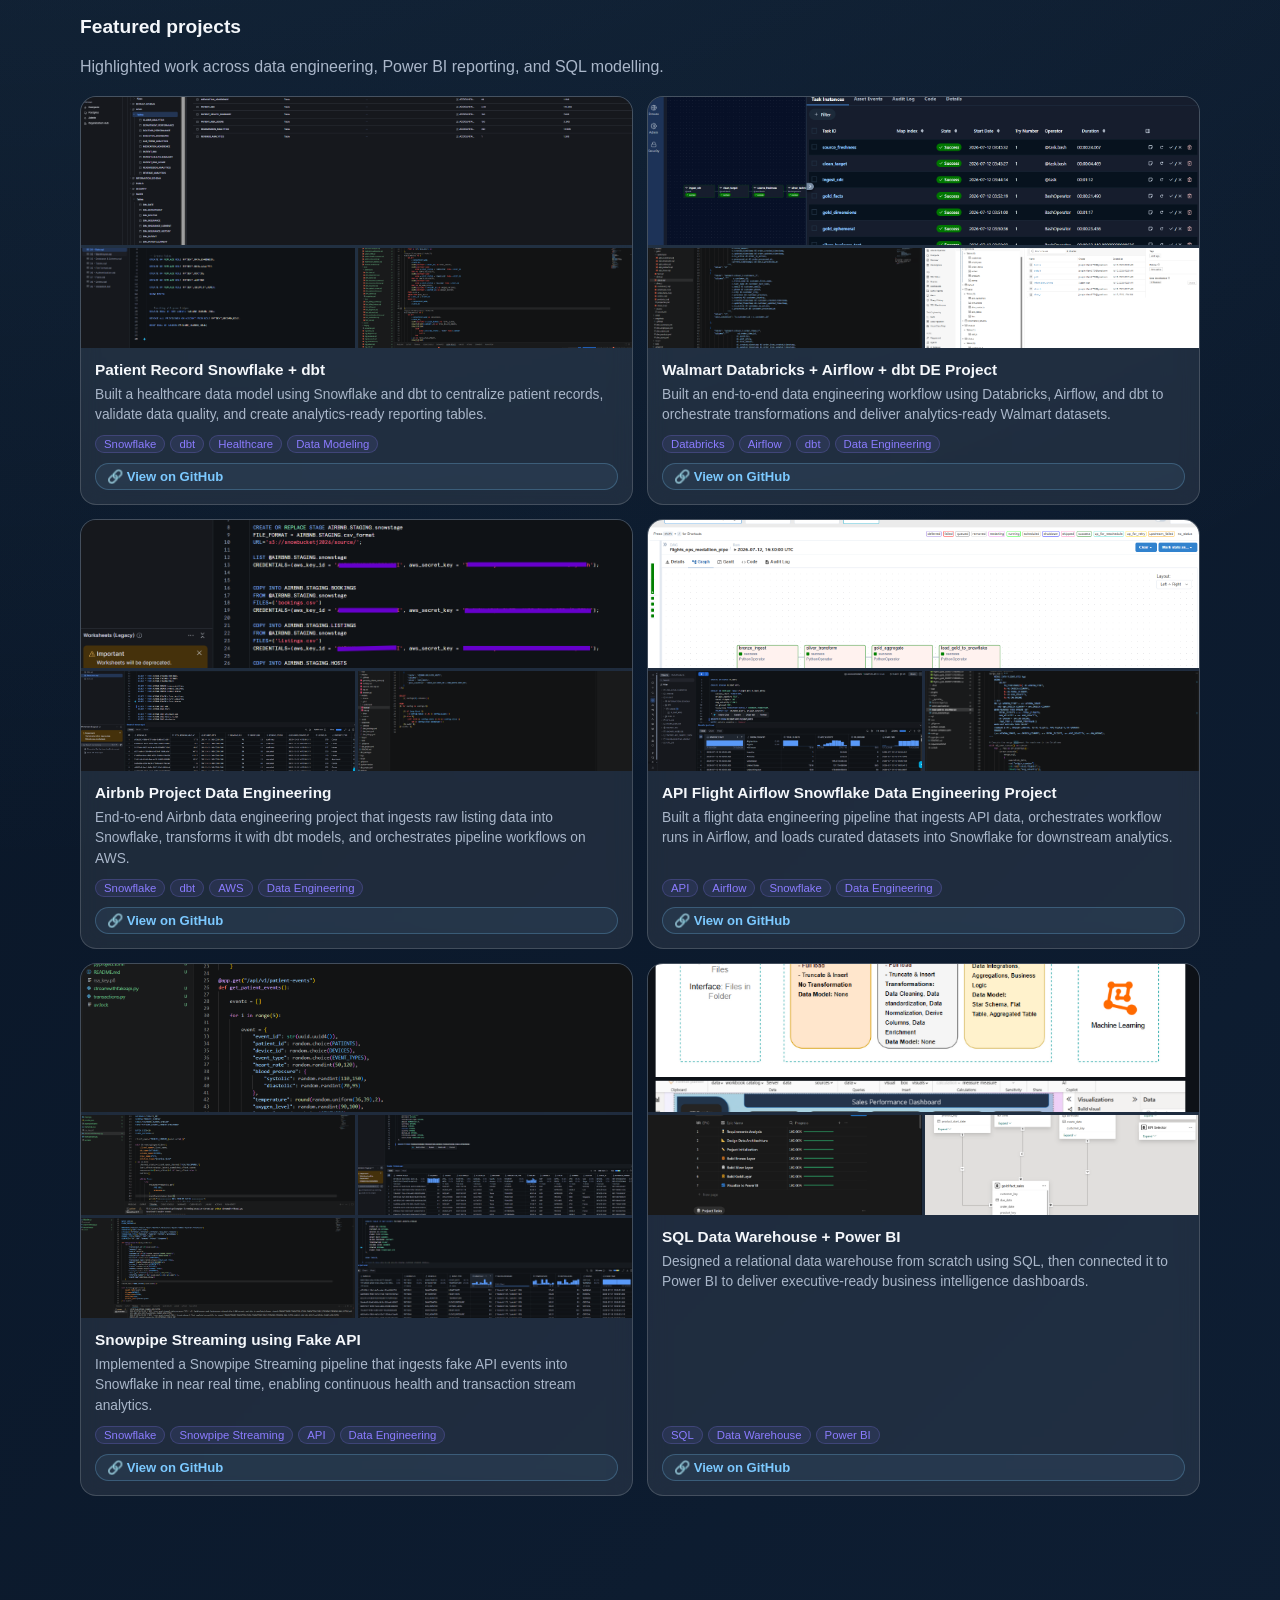
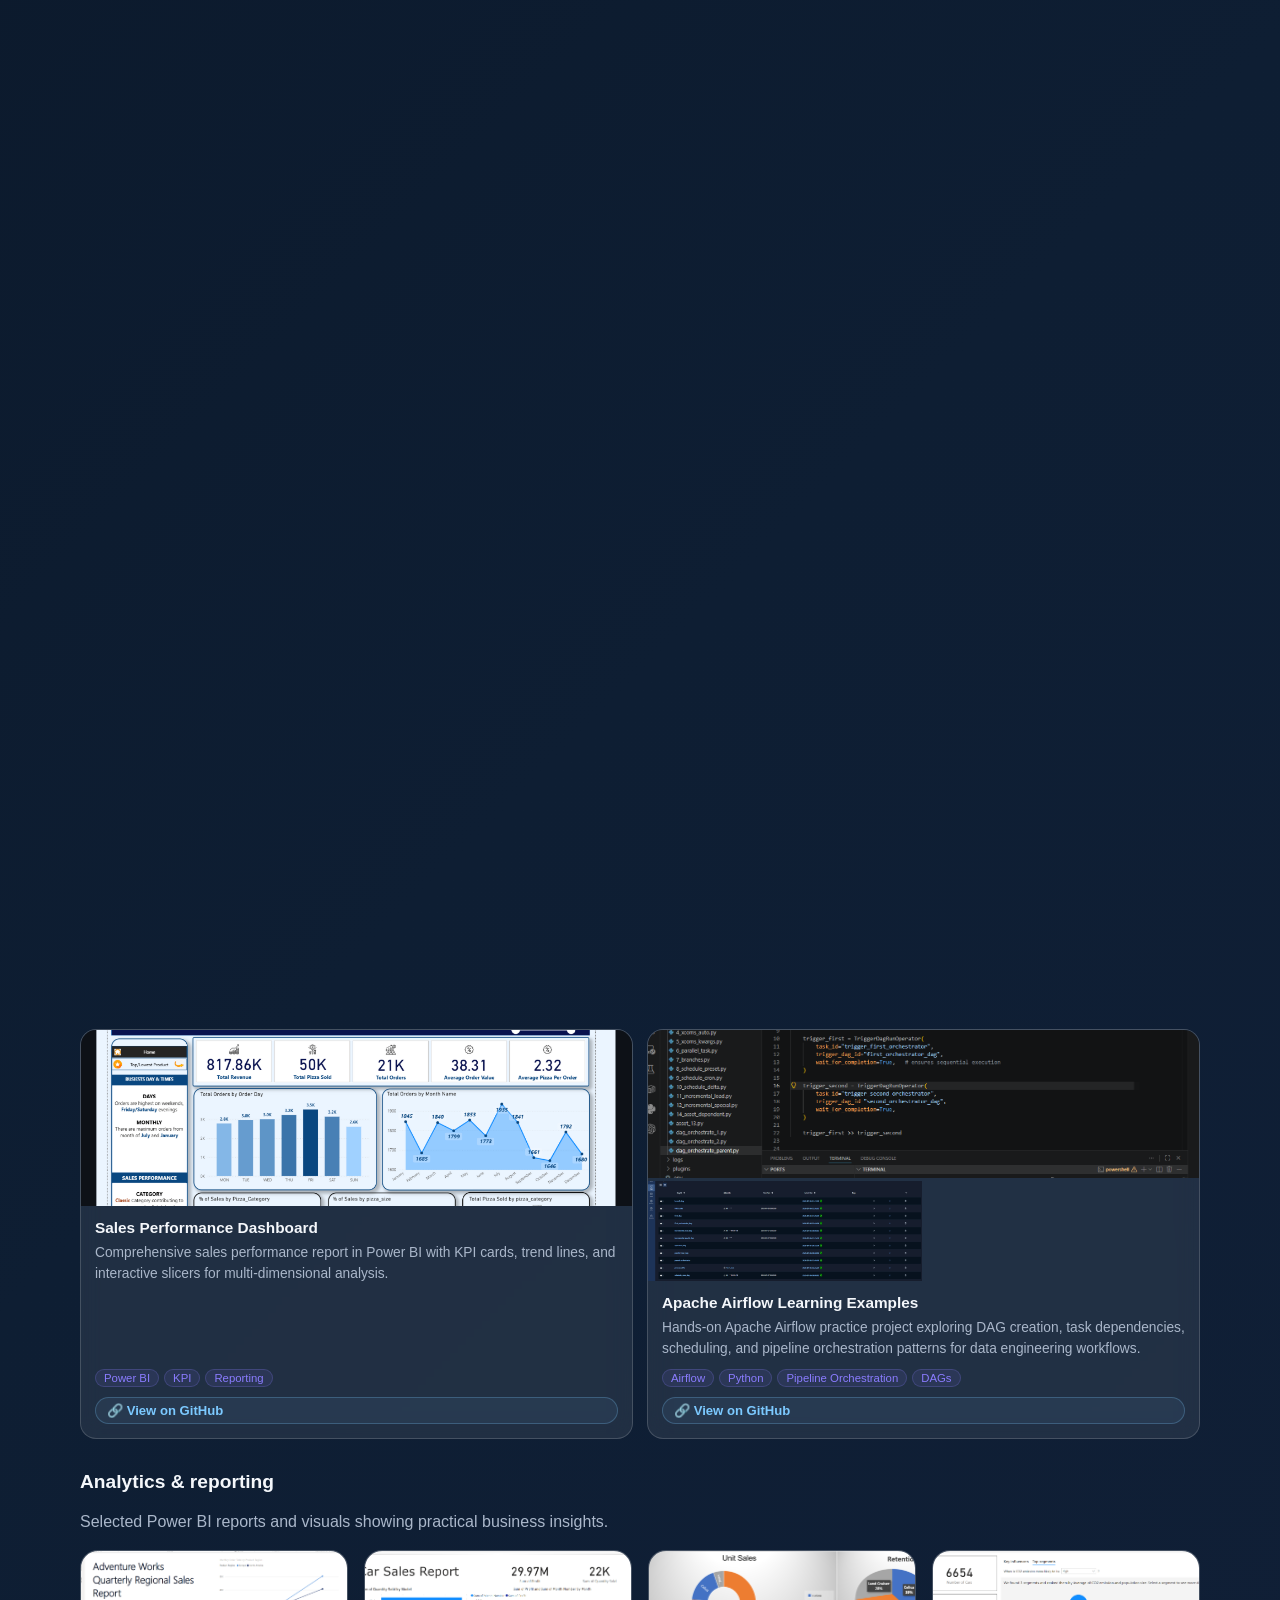
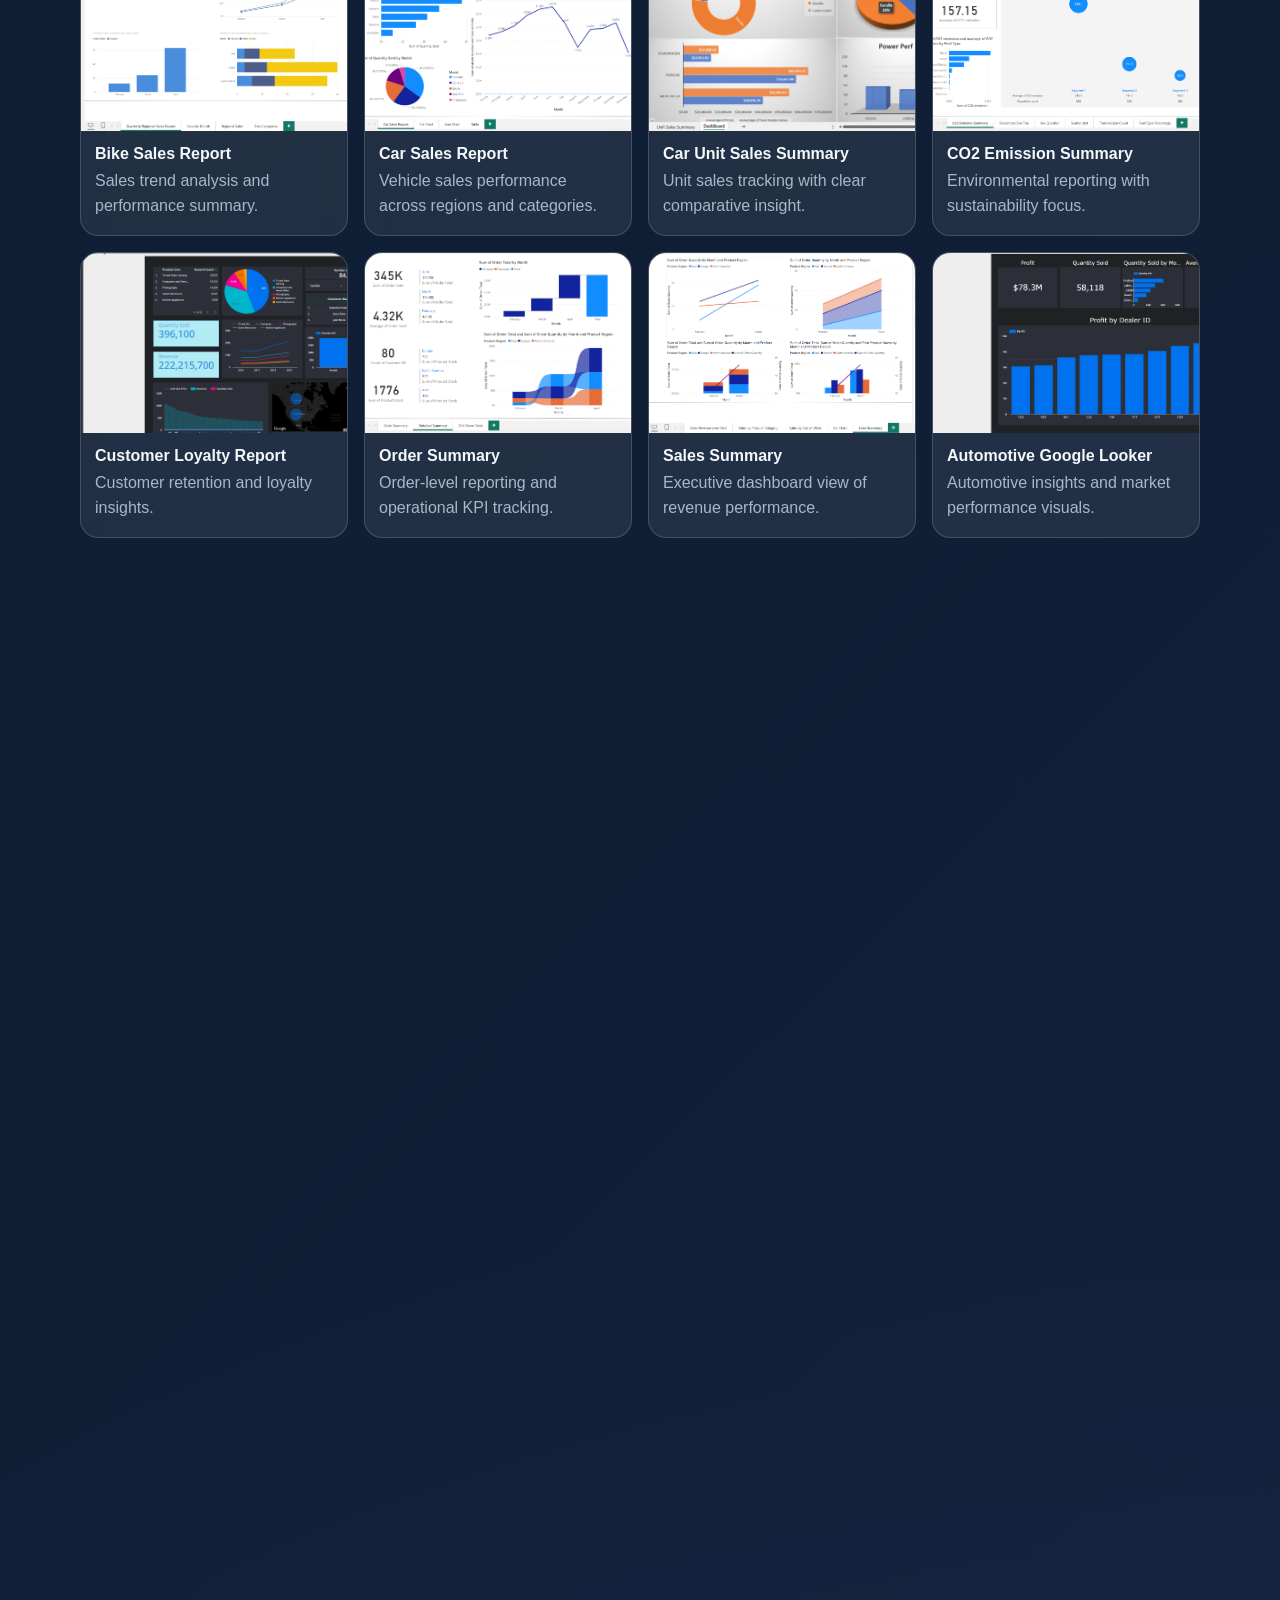
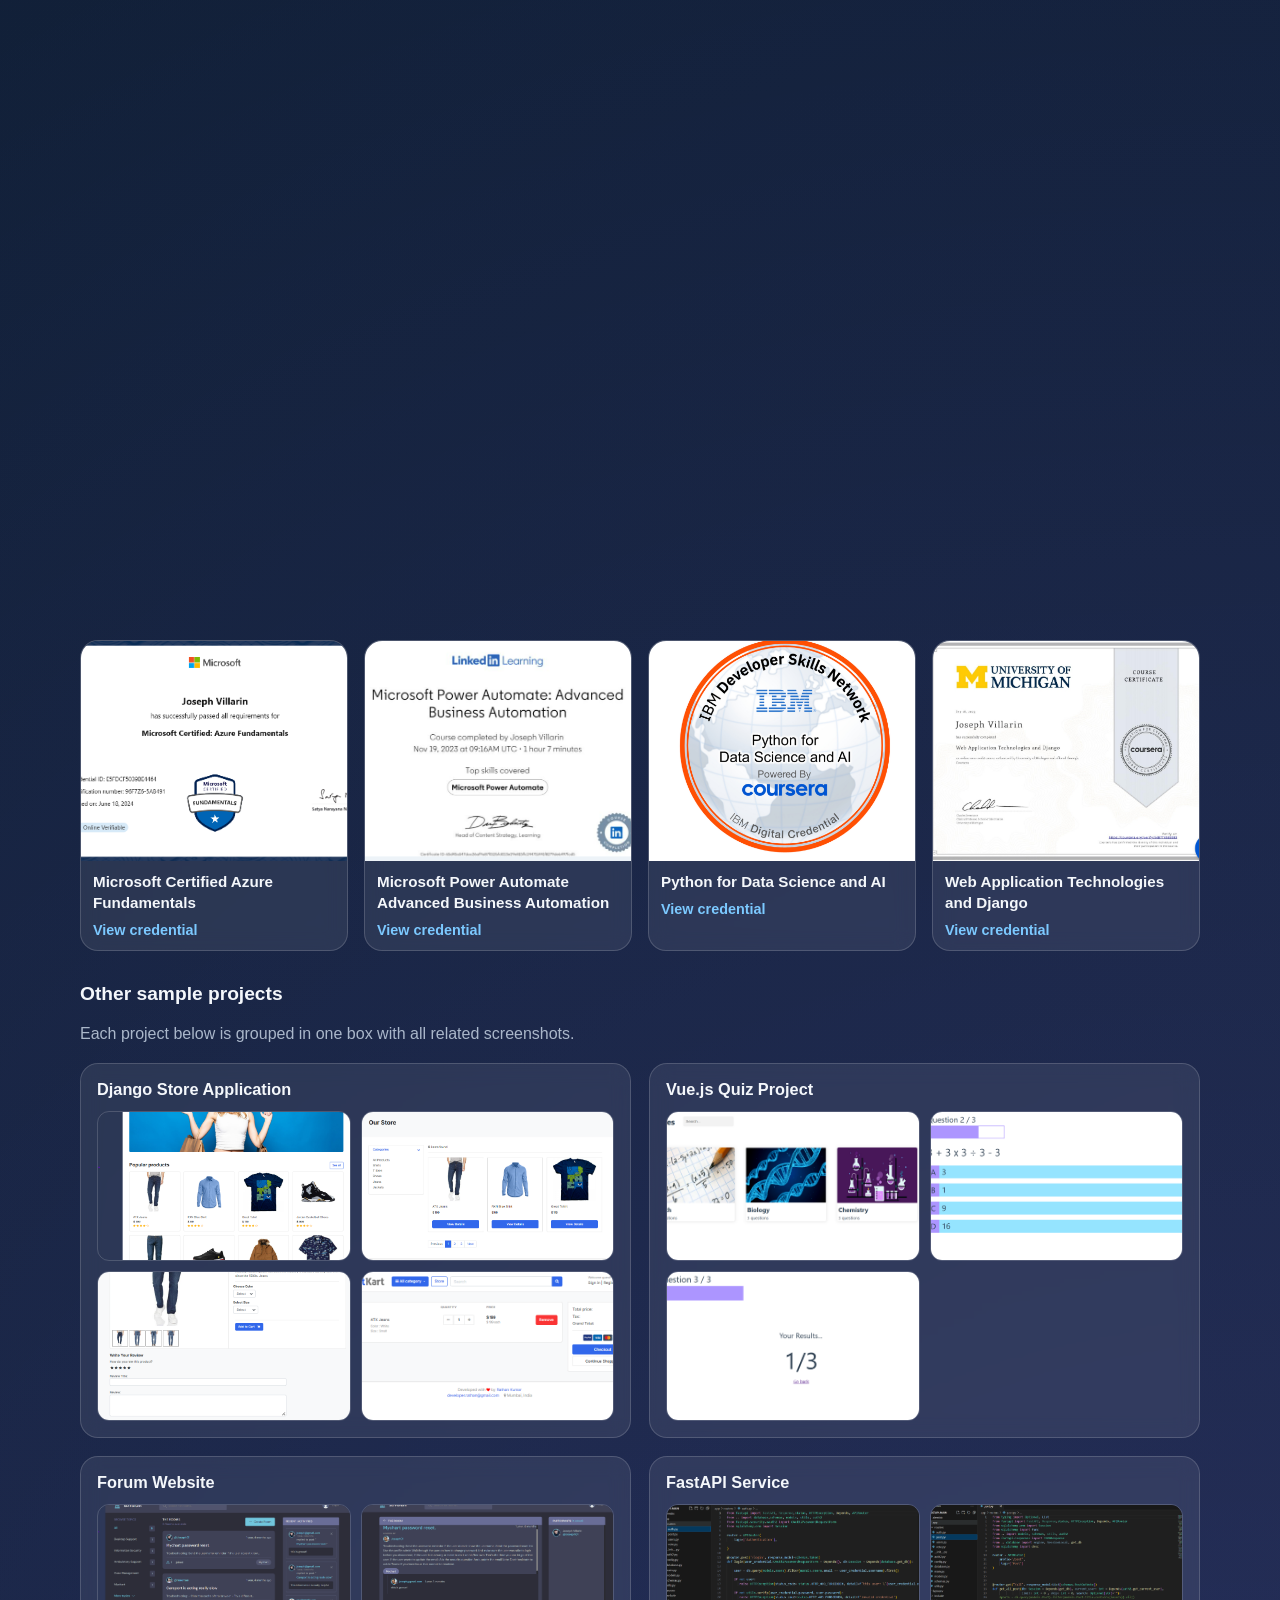
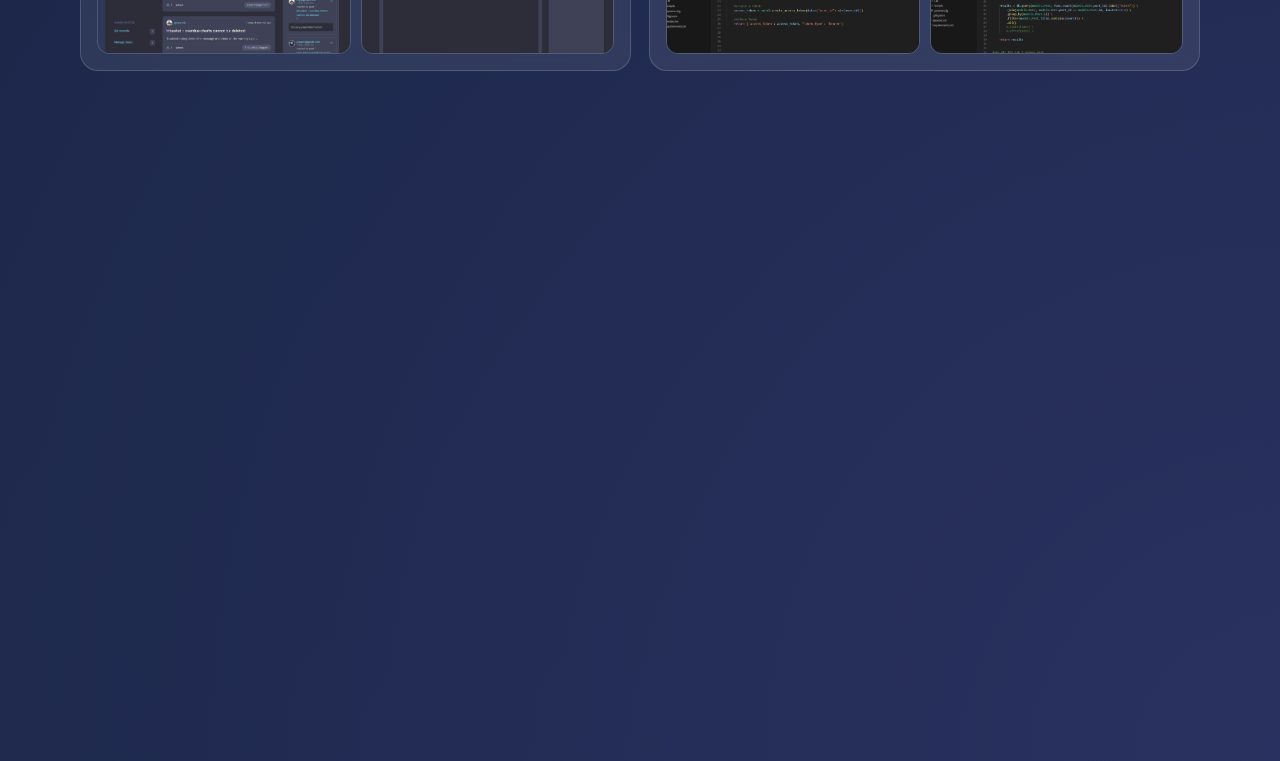
==== commit 14896096: "Revise introduction in index.html Updated the introduction section to reflect a focus on IT infrastr" ====
--- a/index.html
+++ b/index.html
@@ -28,9 +28,10 @@
       <section class="hero">
         <div class="hero-copy">
           <div class="status-badge"><span class="status-dot"></span>Open to opportunities</div>
-          <h1>From raw data to <span class="hero-gradient">actionable insights,</span> pipelines, dashboards, and beyond.</h1>
-          <p class="intro">
-            I’m an IT and Analytics Professional with 7 years of experience in IT/Application Support and Power BI Expert, with a growing focus on Data Engineering. I have hands-on experience developing Power BI dashboards using advanced DAX, working with data modelling and analytics, and supporting enterprise applications and IT environments. I’m currently expanding my expertise in ETL/ELT pipelines, Snowflake, dbt, SQL, AWS, and modern data warehousing, with the goal of transitioning into a Data Engineering role. I’m passionate about bridging the gap between raw data and business decisions through data analytics, modelling, and cloud-based data solutions.
+          <h1>IT infrastructure, <span class="hero-gradient">cloud, data,</span> and beyond.</h1> 
+          <p class="intro"> I’m an IT Professional with 7 years of experience in IT and Application Support, specializing in MSP environments and Microsoft technologies. 
+            My expertise includes Windows Server, Active Directory, Microsoft 365, Entra ID, and Intune, complemented by skills in SQL, Python, Power BI, ETL/ELT, Snowflake, 
+            dbt, and data engineering. I enjoy solving technical challenges, supporting business operations, and building scalable technology and data solutions. 
           </p>
           <div class="actions">
             <a class="btn btn-primary" href="#featured-projects">Explore projects</a>
@@ -39,6 +40,11 @@
           </div>
           <div class="chip-row">
             <span class="chip">IT / App Support</span>
+            <span class="chip">Windows Server</span>
+            <span class="chip">Active Directory</span>
+            <span class="chip">Microsoft 365</span>
+            <span class="chip">Entra ID</span>
+            <span class="chip">Intune</span>
             <span class="chip">Power BI</span>
             <span class="chip">DAX</span>
             <span class="chip">ETL / ELT</span>
